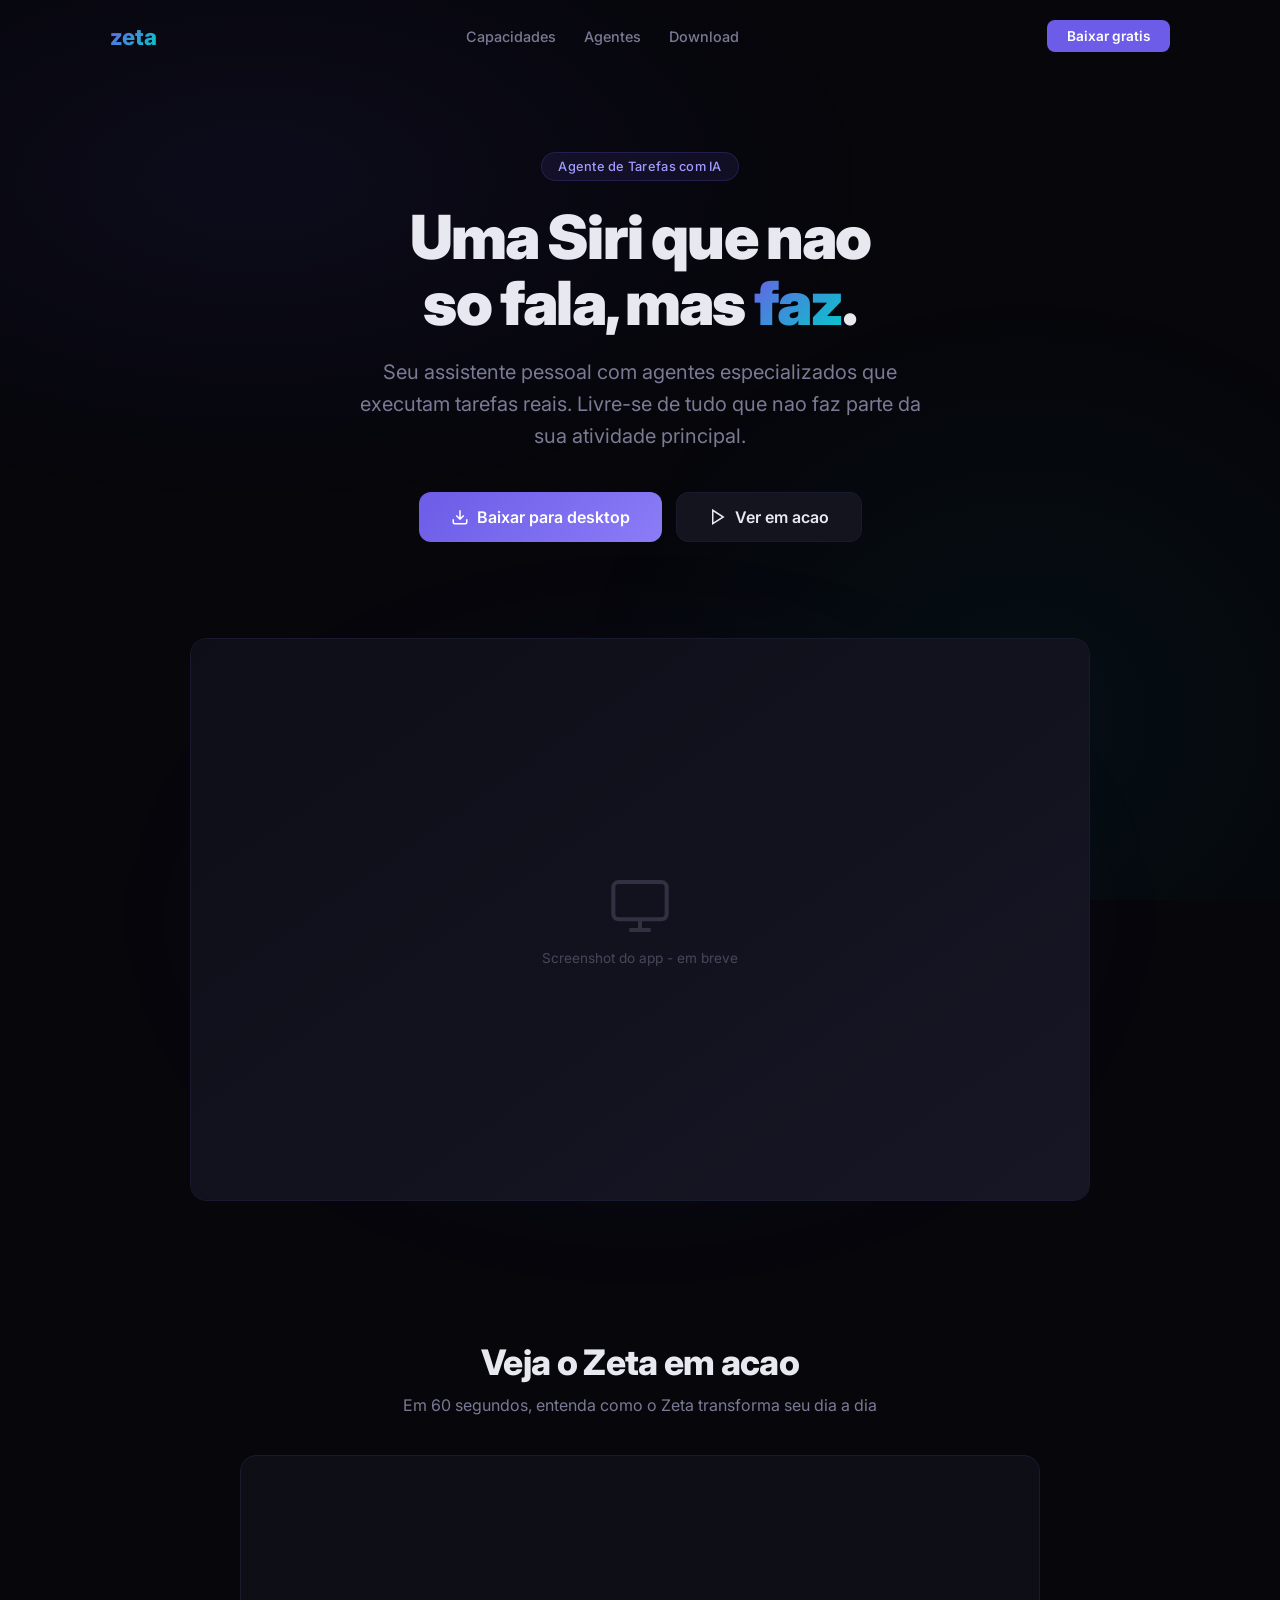
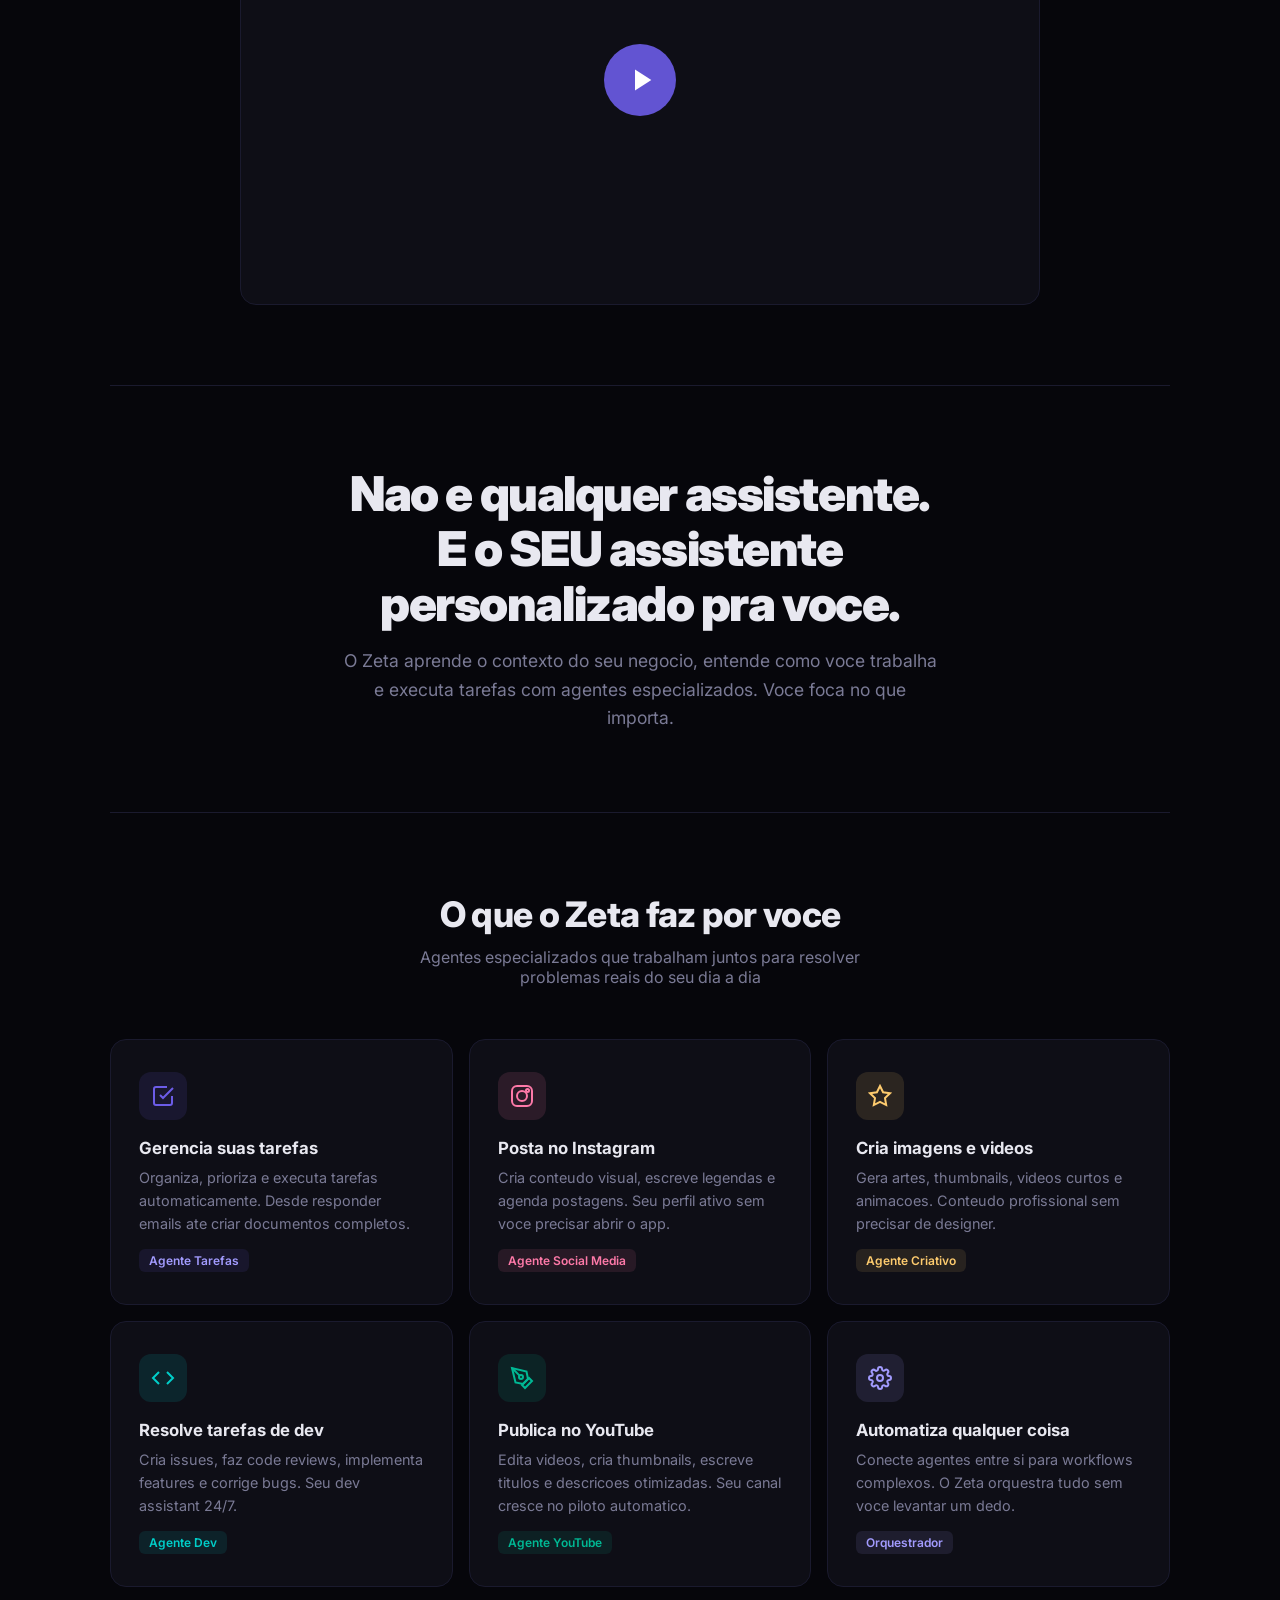
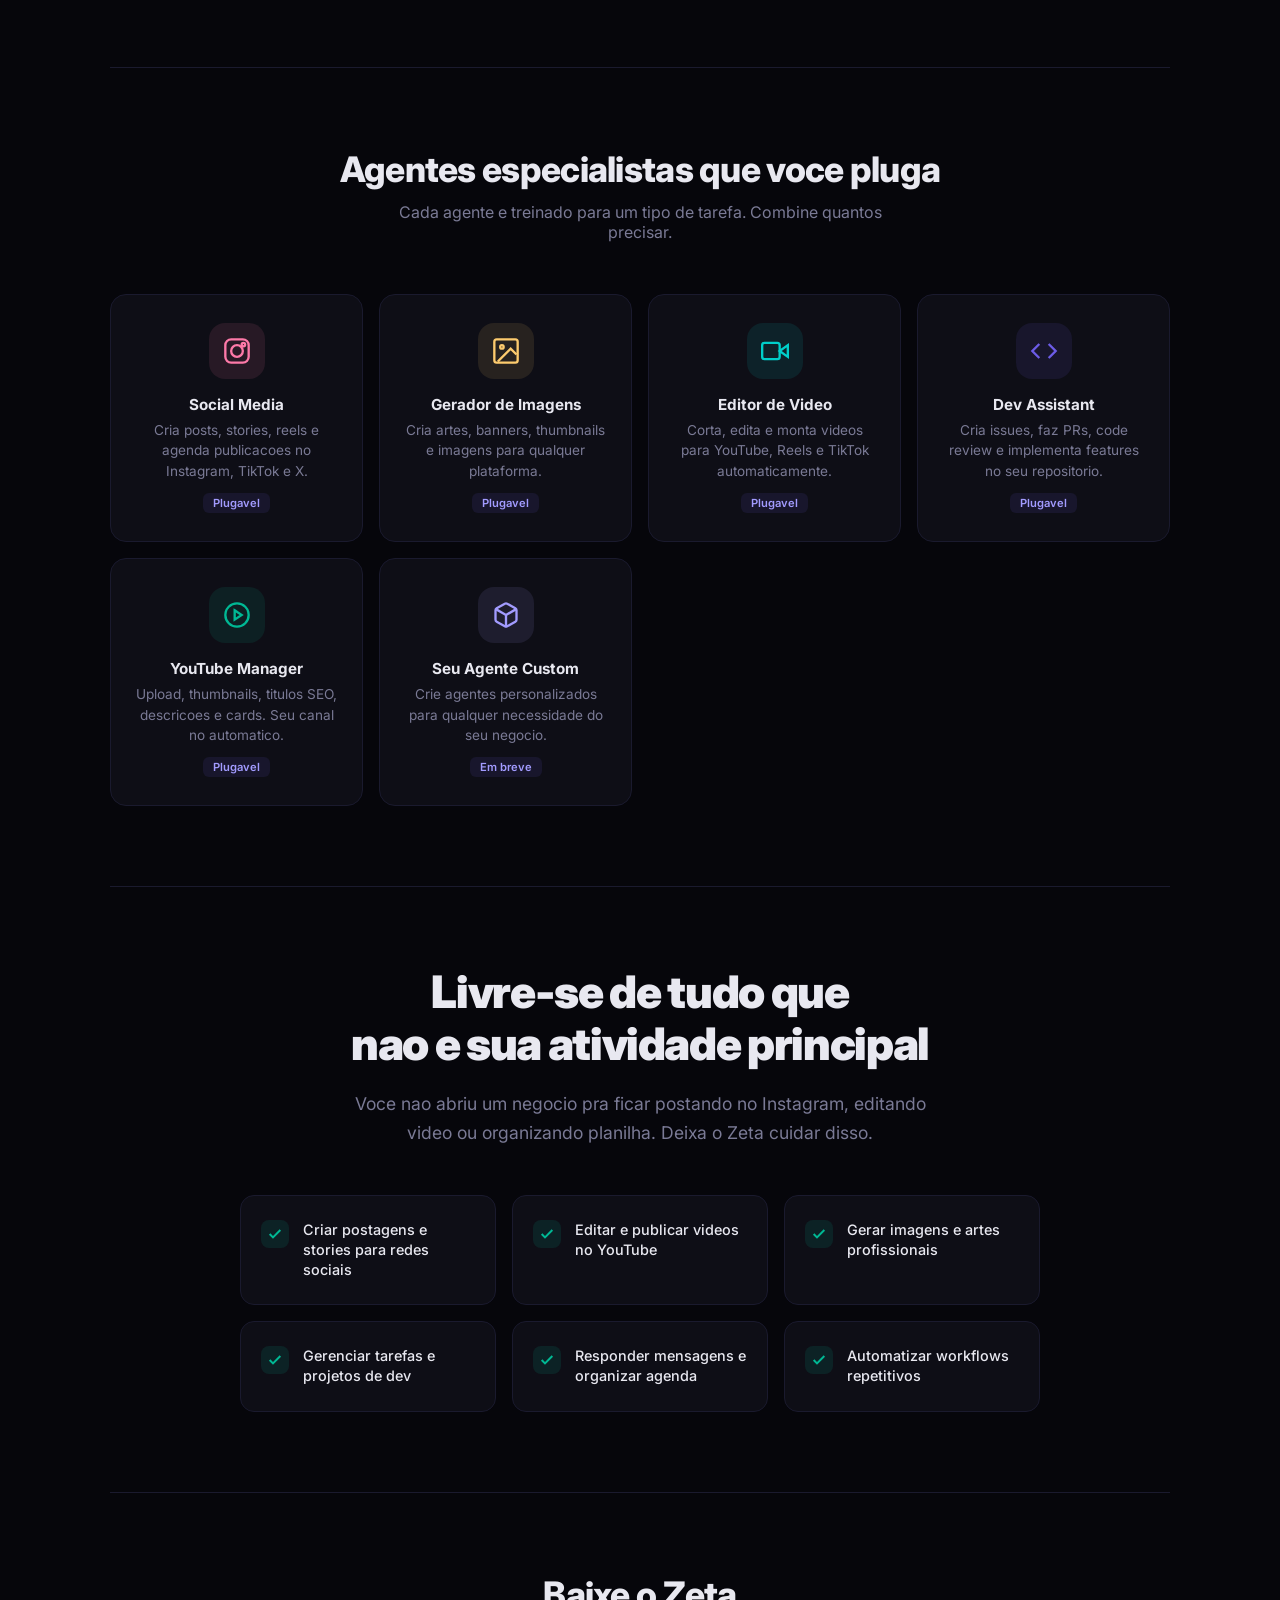
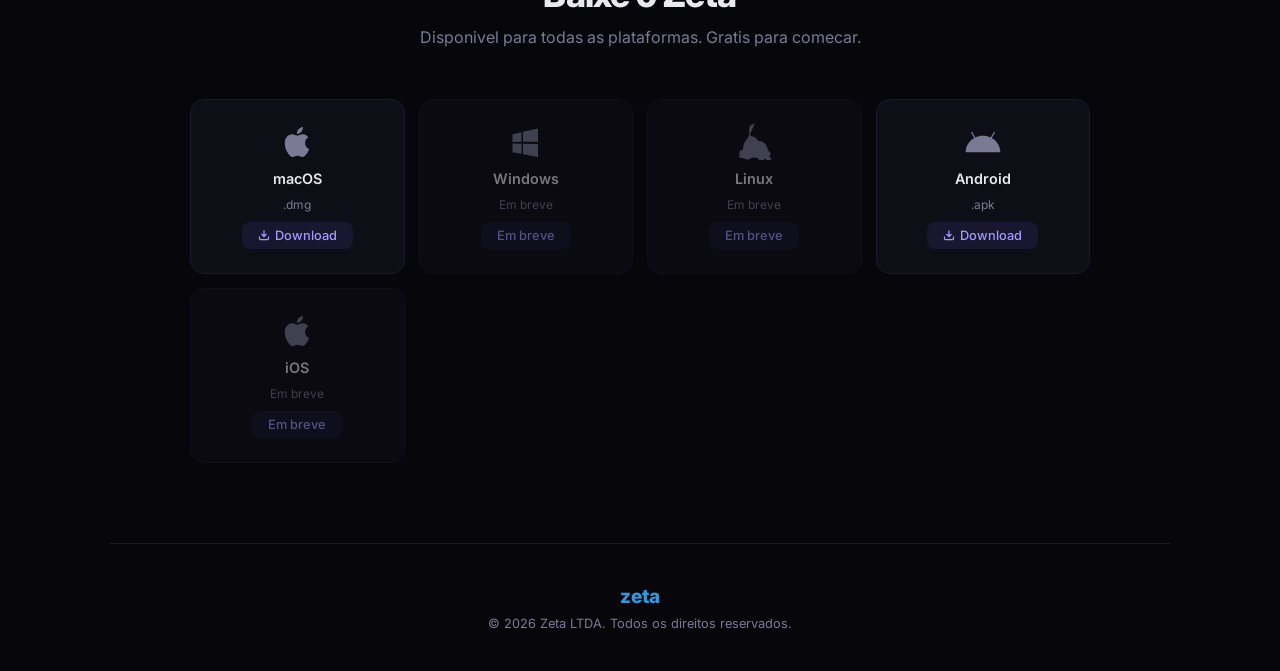
==== index.html @ c29356c8 "fix: marca download de Windows e Linux como "Em breve" As releases do Mac (electron-builder) só gera" ====
<!DOCTYPE html>
<html lang="pt-BR">
<head>
    <meta charset="UTF-8">
    <meta name="viewport" content="width=device-width, initial-scale=1.0">
    <title>Zeta - Seu Assistente Personalizado</title>
    <meta name="description" content="Zeta - Uma Siri que nao so fala, mas faz. Agentes de IA especializados que trabalham por voce.">
    <link rel="preconnect" href="https://fonts.googleapis.com">
    <link rel="preconnect" href="https://fonts.gstatic.com" crossorigin>
    <link href="https://fonts.googleapis.com/css2?family=Inter:wght@400;500;600;700;800;900&display=swap" rel="stylesheet">
    <style>
        * { margin: 0; padding: 0; box-sizing: border-box; }

        :root {
            --bg: #06060b;
            --surface: #0e0e16;
            --surface-2: #14141f;
            --border: #1a1a2e;
            --border-hover: #2a2a44;
            --text: #e8e8f0;
            --text-muted: #7a7a95;
            --accent: #6c5ce7;
            --accent-light: #a29bfe;
            --accent-glow: rgba(108, 92, 231, 0.3);
            --teal: #00cec9;
            --teal-glow: rgba(0, 206, 201, 0.3);
            --pink: #fd79a8;
            --orange: #fdcb6e;
            --green: #00b894;
        }

        html { scroll-behavior: smooth; }

        body {
            font-family: 'Inter', -apple-system, BlinkMacSystemFont, sans-serif;
            background: var(--bg);
            color: var(--text);
            overflow-x: hidden;
            -webkit-font-smoothing: antialiased;
        }

        .bg-glow {
            position: fixed; inset: 0;
            background:
                radial-gradient(ellipse 80% 60% at 20% 20%, rgba(108, 92, 231, 0.07) 0%, transparent 60%),
                radial-gradient(ellipse 60% 80% at 80% 80%, rgba(0, 206, 201, 0.05) 0%, transparent 60%);
            pointer-events: none; z-index: 0;
        }

        .container {
            max-width: 1100px;
            margin: 0 auto;
            padding: 0 20px;
            position: relative;
            z-index: 1;
        }

        /* ── NAV ── */
        nav {
            padding: 20px 0;
            display: flex;
            align-items: center;
            justify-content: space-between;
        }
        .logo {
            font-size: 1.4rem; font-weight: 800;
            background: linear-gradient(135deg, var(--accent), var(--teal));
            -webkit-background-clip: text; -webkit-text-fill-color: transparent;
            background-clip: text;
        }
        .nav-links { display: flex; gap: 28px; }
        .nav-links a {
            color: var(--text-muted); text-decoration: none; font-size: 0.9rem; font-weight: 500;
            transition: color 0.2s;
        }
        .nav-links a:hover { color: var(--text); }
        .nav-cta {
            padding: 8px 20px; border-radius: 8px; font-size: 0.85rem; font-weight: 600;
            background: var(--accent); color: #fff; text-decoration: none;
            transition: transform 0.2s, box-shadow 0.2s;
        }
        .nav-cta:hover { transform: translateY(-1px); box-shadow: 0 4px 20px var(--accent-glow); }

        /* ── HERO ── */
        .hero {
            text-align: center;
            padding: 80px 0 40px;
        }
        .badge {
            display: inline-block; padding: 6px 16px; border-radius: 100px;
            background: rgba(108, 92, 231, 0.1); border: 1px solid rgba(108, 92, 231, 0.2);
            color: var(--accent-light); font-size: 0.8rem; font-weight: 500;
            margin-bottom: 24px; letter-spacing: 0.02em;
        }
        .hero h1 {
            font-size: clamp(2.2rem, 6vw, 3.8rem);
            font-weight: 900; line-height: 1.08; letter-spacing: -0.03em;
            margin-bottom: 20px;
        }
        .hero h1 .gradient {
            background: linear-gradient(135deg, var(--accent), var(--teal));
            -webkit-background-clip: text; -webkit-text-fill-color: transparent; background-clip: text;
        }
        .hero-sub {
            font-size: clamp(1rem, 2.5vw, 1.25rem);
            color: var(--text-muted); max-width: 580px; margin: 0 auto 40px; line-height: 1.6;
        }
        .hero-ctas {
            display: flex; gap: 14px; justify-content: center; flex-wrap: wrap;
            margin-bottom: 56px;
        }
        .btn-primary {
            padding: 14px 32px; border-radius: 12px; font-size: 1rem; font-weight: 600;
            background: linear-gradient(135deg, var(--accent), #8b7cf7); color: #fff;
            text-decoration: none; transition: transform 0.2s, box-shadow 0.2s;
            display: inline-flex; align-items: center; gap: 8px;
        }
        .btn-primary:hover { transform: translateY(-2px); box-shadow: 0 8px 32px var(--accent-glow); }
        .btn-secondary {
            padding: 14px 32px; border-radius: 12px; font-size: 1rem; font-weight: 600;
            background: var(--surface-2); border: 1px solid var(--border); color: var(--text);
            text-decoration: none; transition: all 0.2s;
            display: inline-flex; align-items: center; gap: 8px;
        }
        .btn-secondary:hover { border-color: var(--border-hover); background: var(--surface); }

        /* ── APP PREVIEW ── */
        .app-preview {
            max-width: 900px; margin: 0 auto 80px; position: relative;
        }
        .app-preview-frame {
            background: var(--surface); border: 1px solid var(--border); border-radius: 16px;
            overflow: hidden; aspect-ratio: 16/10;
            display: flex; align-items: center; justify-content: center;
            position: relative;
        }
        .app-preview-frame .placeholder-img {
            width: 100%; height: 100%; object-fit: cover;
            background: linear-gradient(145deg, #0e0e18, #161625);
            display: flex; flex-direction: column; align-items: center; justify-content: center;
            color: var(--text-muted); gap: 12px;
        }
        .placeholder-img svg { opacity: 0.3; }
        .placeholder-img span { font-size: 0.85rem; opacity: 0.5; }
        .app-preview-glow {
            position: absolute; inset: -40px; z-index: -1;
            background: radial-gradient(ellipse at center, var(--accent-glow) 0%, transparent 70%);
            filter: blur(60px); opacity: 0.5;
        }

        /* ── VIDEO ── */
        .video-section {
            text-align: center; padding: 60px 0 80px;
        }
        .video-section h2 {
            font-size: clamp(1.5rem, 4vw, 2.2rem); font-weight: 800;
            letter-spacing: -0.02em; margin-bottom: 12px;
        }
        .video-section .subtitle {
            color: var(--text-muted); margin-bottom: 40px; font-size: 1rem;
        }
        .video-frame {
            max-width: 800px; margin: 0 auto; aspect-ratio: 16/9;
            background: var(--surface); border: 1px solid var(--border); border-radius: 16px;
            display: flex; align-items: center; justify-content: center;
            cursor: pointer; position: relative; overflow: hidden;
            transition: border-color 0.3s;
        }
        .video-frame:hover { border-color: var(--accent); }
        .play-btn {
            width: 72px; height: 72px; border-radius: 50%;
            background: rgba(108, 92, 231, 0.9); display: flex; align-items: center; justify-content: center;
            transition: transform 0.3s, box-shadow 0.3s;
        }
        .video-frame:hover .play-btn {
            transform: scale(1.1); box-shadow: 0 0 40px var(--accent-glow);
        }
        .play-btn svg { fill: #fff; margin-left: 4px; }

        /* ── TAGLINE SECTION ── */
        .tagline-section {
            text-align: center; padding: 80px 0;
            border-top: 1px solid var(--border);
        }
        .tagline-section h2 {
            font-size: clamp(1.8rem, 5vw, 3rem); font-weight: 900;
            letter-spacing: -0.03em; margin-bottom: 16px; line-height: 1.15;
        }
        .tagline-section p {
            color: var(--text-muted); font-size: 1.1rem; max-width: 600px;
            margin: 0 auto; line-height: 1.6;
        }

        /* ── CAPABILITIES ── */
        .capabilities {
            padding: 80px 0; border-top: 1px solid var(--border);
        }
        .section-header {
            text-align: center; margin-bottom: 52px;
        }
        .section-header h2 {
            font-size: clamp(1.5rem, 4vw, 2.2rem); font-weight: 800;
            letter-spacing: -0.02em; margin-bottom: 12px;
        }
        .section-header p {
            color: var(--text-muted); font-size: 1rem; max-width: 520px; margin: 0 auto;
        }
        .cap-grid {
            display: grid;
            grid-template-columns: repeat(auto-fit, minmax(300px, 1fr));
            gap: 16px;
        }
        .cap-card {
            background: var(--surface); border: 1px solid var(--border); border-radius: 16px;
            padding: 32px 28px; transition: all 0.3s;
        }
        .cap-card:hover {
            border-color: var(--border-hover); transform: translateY(-2px);
            box-shadow: 0 8px 32px rgba(0,0,0,0.3);
        }
        .cap-icon {
            width: 48px; height: 48px; border-radius: 12px;
            display: flex; align-items: center; justify-content: center;
            margin-bottom: 18px; font-size: 1.4rem;
        }
        .cap-card h3 {
            font-size: 1.05rem; font-weight: 700; margin-bottom: 8px;
        }
        .cap-card p {
            color: var(--text-muted); font-size: 0.9rem; line-height: 1.6;
        }
        .cap-card .tag {
            display: inline-block; margin-top: 14px; padding: 4px 10px;
            border-radius: 6px; font-size: 0.75rem; font-weight: 600;
        }

        .icon-tasks { background: rgba(108, 92, 231, 0.12); }
        .icon-social { background: rgba(253, 121, 168, 0.12); }
        .icon-creative { background: rgba(253, 203, 110, 0.12); }
        .icon-dev { background: rgba(0, 206, 201, 0.12); }
        .icon-content { background: rgba(0, 184, 148, 0.12); }
        .icon-auto { background: rgba(162, 155, 254, 0.12); }

        .tag-tasks { background: rgba(108, 92, 231, 0.1); color: var(--accent-light); }
        .tag-social { background: rgba(253, 121, 168, 0.1); color: var(--pink); }
        .tag-creative { background: rgba(253, 203, 110, 0.1); color: var(--orange); }
        .tag-dev { background: rgba(0, 206, 201, 0.1); color: var(--teal); }
        .tag-content { background: rgba(0, 184, 148, 0.1); color: var(--green); }
        .tag-auto { background: rgba(162, 155, 254, 0.1); color: var(--accent-light); }

        /* ── AGENTS ── */
        .agents {
            padding: 80px 0; border-top: 1px solid var(--border);
        }
        .agents-grid {
            display: grid;
            grid-template-columns: repeat(auto-fit, minmax(240px, 1fr));
            gap: 16px;
        }
        .agent-card {
            background: var(--surface); border: 1px solid var(--border); border-radius: 16px;
            padding: 28px 24px; text-align: center; transition: all 0.3s;
        }
        .agent-card:hover {
            border-color: var(--border-hover); transform: translateY(-2px);
        }
        .agent-avatar {
            width: 56px; height: 56px; border-radius: 16px;
            margin: 0 auto 16px; display: flex; align-items: center; justify-content: center;
            font-size: 1.6rem;
        }
        .agent-card h3 { font-size: 0.95rem; font-weight: 700; margin-bottom: 6px; }
        .agent-card p { color: var(--text-muted); font-size: 0.85rem; line-height: 1.5; }
        .agent-badge {
            display: inline-block; margin-top: 12px; padding: 3px 10px;
            border-radius: 6px; font-size: 0.7rem; font-weight: 600;
            background: rgba(108, 92, 231, 0.1); color: var(--accent-light);
        }

        /* ── FREE YOURSELF ── */
        .free-section {
            padding: 80px 0; text-align: center;
            border-top: 1px solid var(--border);
        }
        .free-section h2 {
            font-size: clamp(1.8rem, 5vw, 2.8rem); font-weight: 900;
            letter-spacing: -0.03em; margin-bottom: 20px; line-height: 1.15;
        }
        .free-section > p {
            color: var(--text-muted); font-size: 1.1rem; max-width: 600px;
            margin: 0 auto 48px; line-height: 1.6;
        }
        .free-grid {
            display: grid; grid-template-columns: repeat(auto-fit, minmax(220px, 1fr));
            gap: 16px; max-width: 800px; margin: 0 auto;
        }
        .free-item {
            background: var(--surface); border: 1px solid var(--border); border-radius: 14px;
            padding: 24px 20px; display: flex; align-items: flex-start; gap: 14px;
            text-align: left;
        }
        .free-item .check {
            flex-shrink: 0; width: 28px; height: 28px; border-radius: 8px;
            background: rgba(0, 184, 148, 0.12); display: flex; align-items: center; justify-content: center;
        }
        .free-item .check svg { stroke: var(--green); }
        .free-item span { font-size: 0.9rem; font-weight: 500; line-height: 1.4; }

        /* ── DOWNLOADS ── */
        .downloads {
            padding: 80px 0; border-top: 1px solid var(--border);
        }
        .download-grid {
            display: grid;
            grid-template-columns: repeat(auto-fit, minmax(170px, 1fr));
            gap: 14px; max-width: 900px; margin: 0 auto;
        }
        .download-card {
            background: var(--surface); border: 1px solid var(--border); border-radius: 14px;
            padding: 24px 16px; text-align: center; transition: all 0.3s;
            text-decoration: none; color: var(--text);
            display: flex; flex-direction: column; align-items: center; gap: 10px;
        }
        .download-card:hover {
            border-color: var(--accent); transform: translateY(-3px);
            box-shadow: 0 8px 32px rgba(108, 92, 231, 0.15);
        }
        .download-card .dl-icon { width: 36px; height: 36px; }
        .download-card .dl-icon svg { width: 36px; height: 36px; fill: var(--text-muted); transition: fill 0.3s; }
        .download-card:hover .dl-icon svg { fill: var(--accent-light); }
        .download-card .platform-name { font-weight: 600; font-size: 0.9rem; }
        .download-card .file-info { font-size: 0.75rem; color: var(--text-muted); }
        .dl-btn {
            display: inline-flex; align-items: center; gap: 5px;
            padding: 6px 16px; border-radius: 8px;
            background: rgba(108, 92, 231, 0.12); color: var(--accent-light);
            font-size: 0.8rem; font-weight: 500; transition: all 0.3s;
        }
        .download-card:hover .dl-btn { background: var(--accent); color: #fff; }

        /* ── FOOTER ── */
        footer {
            padding: 40px 0; border-top: 1px solid var(--border);
            text-align: center;
        }
        footer .footer-logo {
            font-size: 1.2rem; font-weight: 800; margin-bottom: 8px;
            background: linear-gradient(135deg, var(--accent), var(--teal));
            -webkit-background-clip: text; -webkit-text-fill-color: transparent; background-clip: text;
        }
        footer p { color: var(--text-muted); font-size: 0.8rem; }

        /* ── MOBILE ── */
        @media (max-width: 768px) {
            .nav-links { display: none; }
            .hero { padding: 50px 0 30px; }
            .hero-ctas { flex-direction: column; align-items: center; }
            .btn-primary, .btn-secondary { width: 100%; max-width: 300px; justify-content: center; }
            .app-preview { margin-bottom: 50px; }
            .cap-grid { grid-template-columns: 1fr; }
            .agents-grid { grid-template-columns: 1fr 1fr; }
            .download-grid { grid-template-columns: 1fr 1fr; }
            .free-grid { grid-template-columns: 1fr; }
            .tagline-section, .capabilities, .agents, .free-section, .downloads, .video-section {
                padding: 50px 0;
            }
        }

        @media (max-width: 420px) {
            .container { padding: 0 16px; }
            .agents-grid { grid-template-columns: 1fr; }
            .download-grid { grid-template-columns: 1fr 1fr; }
        }
    </style>
</head>
<body>
    <div class="bg-glow"></div>

    <div class="container">
        <!-- NAV -->
        <nav>
            <div class="logo">zeta</div>
            <div class="nav-links">
                <a href="#capacidades">Capacidades</a>
                <a href="#agentes">Agentes</a>
                <a href="#download">Download</a>
            </div>
            <a href="#download" class="nav-cta">Baixar gratis</a>
        </nav>

        <!-- HERO -->
        <section class="hero">
            <div class="badge">Agente de Tarefas com IA</div>
            <h1>
                Uma Siri que nao<br>so fala, mas <span class="gradient">faz</span>.
            </h1>
            <p class="hero-sub">
                Seu assistente pessoal com agentes especializados que executam tarefas reais.
                Livre-se de tudo que nao faz parte da sua atividade principal.
            </p>
            <div class="hero-ctas">
                <a href="#download" class="btn-primary">
                    <svg width="18" height="18" viewBox="0 0 24 24" fill="none" stroke="currentColor" stroke-width="2"><path d="M21 15v4a2 2 0 01-2 2H5a2 2 0 01-2-2v-4M7 10l5 5 5-5M12 15V3"/></svg>
                    Baixar para desktop
                </a>
                <a href="#video" class="btn-secondary">
                    <svg width="18" height="18" viewBox="0 0 24 24" fill="none" stroke="currentColor" stroke-width="2"><polygon points="5 3 19 12 5 21 5 3"/></svg>
                    Ver em acao
                </a>
            </div>
        </section>

        <!-- APP SCREENSHOT -->
        <div class="app-preview">
            <div class="app-preview-glow"></div>
            <div class="app-preview-frame">
                <div class="placeholder-img">
                    <svg width="64" height="64" viewBox="0 0 24 24" fill="none" stroke="currentColor" stroke-width="1.5">
                        <rect x="2" y="3" width="20" height="14" rx="2"/><path d="M8 21h8M12 17v4"/>
                    </svg>
                    <span>Screenshot do app - em breve</span>
                </div>
            </div>
        </div>

        <!-- VIDEO -->
        <section class="video-section" id="video">
            <h2>Veja o Zeta em acao</h2>
            <p class="subtitle">Em 60 segundos, entenda como o Zeta transforma seu dia a dia</p>
            <div class="video-frame">
                <div class="play-btn">
                    <svg width="28" height="28" viewBox="0 0 24 24"><polygon points="6 3 20 12 6 21"/></svg>
                </div>
            </div>
        </section>

        <!-- TAGLINE -->
        <section class="tagline-section">
            <h2>Nao e qualquer assistente.<br>E o <span class="gradient">SEU</span> assistente<br>personalizado pra voce.</h2>
            <p>
                O Zeta aprende o contexto do seu negocio, entende como voce trabalha
                e executa tarefas com agentes especializados. Voce foca no que importa.
            </p>
        </section>

        <!-- CAPABILITIES -->
        <section class="capabilities" id="capacidades">
            <div class="section-header">
                <h2>O que o Zeta faz por voce</h2>
                <p>Agentes especializados que trabalham juntos para resolver problemas reais do seu dia a dia</p>
            </div>

            <div class="cap-grid">
                <div class="cap-card">
                    <div class="cap-icon icon-tasks">
                        <svg width="24" height="24" viewBox="0 0 24 24" fill="none" stroke="#6c5ce7" stroke-width="2"><path d="M9 11l3 3L22 4"/><path d="M21 12v7a2 2 0 01-2 2H5a2 2 0 01-2-2V5a2 2 0 012-2h11"/></svg>
                    </div>
                    <h3>Gerencia suas tarefas</h3>
                    <p>Organiza, prioriza e executa tarefas automaticamente. Desde responder emails ate criar documentos completos.</p>
                    <span class="tag tag-tasks">Agente Tarefas</span>
                </div>

                <div class="cap-card">
                    <div class="cap-icon icon-social">
                        <svg width="24" height="24" viewBox="0 0 24 24" fill="none" stroke="#fd79a8" stroke-width="2"><rect x="2" y="2" width="20" height="20" rx="5"/><circle cx="12" cy="12" r="5"/><circle cx="17.5" cy="6.5" r="1.5"/></svg>
                    </div>
                    <h3>Posta no Instagram</h3>
                    <p>Cria conteudo visual, escreve legendas e agenda postagens. Seu perfil ativo sem voce precisar abrir o app.</p>
                    <span class="tag tag-social">Agente Social Media</span>
                </div>

                <div class="cap-card">
                    <div class="cap-icon icon-creative">
                        <svg width="24" height="24" viewBox="0 0 24 24" fill="none" stroke="#fdcb6e" stroke-width="2"><polygon points="12 2 15.09 8.26 22 9.27 17 14.14 18.18 21.02 12 17.77 5.82 21.02 7 14.14 2 9.27 8.91 8.26 12 2"/></svg>
                    </div>
                    <h3>Cria imagens e videos</h3>
                    <p>Gera artes, thumbnails, videos curtos e animacoes. Conteudo profissional sem precisar de designer.</p>
                    <span class="tag tag-creative">Agente Criativo</span>
                </div>

                <div class="cap-card">
                    <div class="cap-icon icon-dev">
                        <svg width="24" height="24" viewBox="0 0 24 24" fill="none" stroke="#00cec9" stroke-width="2"><polyline points="16 18 22 12 16 6"/><polyline points="8 6 2 12 8 18"/></svg>
                    </div>
                    <h3>Resolve tarefas de dev</h3>
                    <p>Cria issues, faz code reviews, implementa features e corrige bugs. Seu dev assistant 24/7.</p>
                    <span class="tag tag-dev">Agente Dev</span>
                </div>

                <div class="cap-card">
                    <div class="cap-icon icon-content">
                        <svg width="24" height="24" viewBox="0 0 24 24" fill="none" stroke="#00b894" stroke-width="2"><path d="M12 19l7-7 3 3-7 7-3-3z"/><path d="M18 13l-1.5-7.5L2 2l3.5 14.5L13 18l5-5z"/><path d="M2 2l7.586 7.586"/><circle cx="11" cy="11" r="2"/></svg>
                    </div>
                    <h3>Publica no YouTube</h3>
                    <p>Edita videos, cria thumbnails, escreve titulos e descricoes otimizadas. Seu canal cresce no piloto automatico.</p>
                    <span class="tag tag-content">Agente YouTube</span>
                </div>

                <div class="cap-card">
                    <div class="cap-icon icon-auto">
                        <svg width="24" height="24" viewBox="0 0 24 24" fill="none" stroke="#a29bfe" stroke-width="2"><circle cx="12" cy="12" r="3"/><path d="M19.4 15a1.65 1.65 0 00.33 1.82l.06.06a2 2 0 010 2.83 2 2 0 01-2.83 0l-.06-.06a1.65 1.65 0 00-1.82-.33 1.65 1.65 0 00-1 1.51V21a2 2 0 01-4 0v-.09A1.65 1.65 0 009 19.4a1.65 1.65 0 00-1.82.33l-.06.06a2 2 0 01-2.83-2.83l.06-.06A1.65 1.65 0 004.68 15a1.65 1.65 0 00-1.51-1H3a2 2 0 010-4h.09A1.65 1.65 0 004.6 9a1.65 1.65 0 00-.33-1.82l-.06-.06a2 2 0 012.83-2.83l.06.06A1.65 1.65 0 009 4.68a1.65 1.65 0 001-1.51V3a2 2 0 014 0v.09a1.65 1.65 0 001 1.51 1.65 1.65 0 001.82-.33l.06-.06a2 2 0 012.83 2.83l-.06.06A1.65 1.65 0 0019.4 9a1.65 1.65 0 001.51 1H21a2 2 0 010 4h-.09a1.65 1.65 0 00-1.51 1z"/></svg>
                    </div>
                    <h3>Automatiza qualquer coisa</h3>
                    <p>Conecte agentes entre si para workflows complexos. O Zeta orquestra tudo sem voce levantar um dedo.</p>
                    <span class="tag tag-auto">Orquestrador</span>
                </div>
            </div>
        </section>

        <!-- SPECIALIST AGENTS -->
        <section class="agents" id="agentes">
            <div class="section-header">
                <h2>Agentes especialistas que voce pluga</h2>
                <p>Cada agente e treinado para um tipo de tarefa. Combine quantos precisar.</p>
            </div>

            <div class="agents-grid">
                <div class="agent-card">
                    <div class="agent-avatar" style="background: rgba(253,121,168,0.1);">
                        <svg width="28" height="28" viewBox="0 0 24 24" fill="none" stroke="#fd79a8" stroke-width="2"><rect x="2" y="2" width="20" height="20" rx="5"/><circle cx="12" cy="12" r="5"/><circle cx="17.5" cy="6.5" r="1.5"/></svg>
                    </div>
                    <h3>Social Media</h3>
                    <p>Cria posts, stories, reels e agenda publicacoes no Instagram, TikTok e X.</p>
                    <span class="agent-badge">Plugavel</span>
                </div>

                <div class="agent-card">
                    <div class="agent-avatar" style="background: rgba(253,203,110,0.1);">
                        <svg width="28" height="28" viewBox="0 0 24 24" fill="none" stroke="#fdcb6e" stroke-width="2"><rect x="2" y="2" width="20" height="20" rx="2"/><circle cx="8.5" cy="8.5" r="1.5"/><path d="M21 15l-5-5L5 21"/></svg>
                    </div>
                    <h3>Gerador de Imagens</h3>
                    <p>Cria artes, banners, thumbnails e imagens para qualquer plataforma.</p>
                    <span class="agent-badge">Plugavel</span>
                </div>

                <div class="agent-card">
                    <div class="agent-avatar" style="background: rgba(0,206,201,0.1);">
                        <svg width="28" height="28" viewBox="0 0 24 24" fill="none" stroke="#00cec9" stroke-width="2"><polygon points="23 7 16 12 23 17 23 7"/><rect x="1" y="5" width="15" height="14" rx="2"/></svg>
                    </div>
                    <h3>Editor de Video</h3>
                    <p>Corta, edita e monta videos para YouTube, Reels e TikTok automaticamente.</p>
                    <span class="agent-badge">Plugavel</span>
                </div>

                <div class="agent-card">
                    <div class="agent-avatar" style="background: rgba(108,92,231,0.1);">
                        <svg width="28" height="28" viewBox="0 0 24 24" fill="none" stroke="#6c5ce7" stroke-width="2"><polyline points="16 18 22 12 16 6"/><polyline points="8 6 2 12 8 18"/></svg>
                    </div>
                    <h3>Dev Assistant</h3>
                    <p>Cria issues, faz PRs, code review e implementa features no seu repositorio.</p>
                    <span class="agent-badge">Plugavel</span>
                </div>

                <div class="agent-card">
                    <div class="agent-avatar" style="background: rgba(0,184,148,0.1);">
                        <svg width="28" height="28" viewBox="0 0 24 24" fill="none" stroke="#00b894" stroke-width="2"><circle cx="12" cy="12" r="10"/><polygon points="10 8 16 12 10 16 10 8"/></svg>
                    </div>
                    <h3>YouTube Manager</h3>
                    <p>Upload, thumbnails, titulos SEO, descricoes e cards. Seu canal no automatico.</p>
                    <span class="agent-badge">Plugavel</span>
                </div>

                <div class="agent-card">
                    <div class="agent-avatar" style="background: rgba(162,155,254,0.1);">
                        <svg width="28" height="28" viewBox="0 0 24 24" fill="none" stroke="#a29bfe" stroke-width="2"><path d="M21 16V8a2 2 0 00-1-1.73l-7-4a2 2 0 00-2 0l-7 4A2 2 0 003 8v8a2 2 0 001 1.73l7 4a2 2 0 002 0l7-4A2 2 0 0021 16z"/><polyline points="3.27 6.96 12 12.01 20.73 6.96"/><line x1="12" y1="22.08" x2="12" y2="12"/></svg>
                    </div>
                    <h3>Seu Agente Custom</h3>
                    <p>Crie agentes personalizados para qualquer necessidade do seu negocio.</p>
                    <span class="agent-badge">Em breve</span>
                </div>
            </div>
        </section>

        <!-- FREE YOURSELF -->
        <section class="free-section">
            <h2>Livre-se de tudo que<br><span class="gradient">nao e sua atividade principal</span></h2>
            <p>
                Voce nao abriu um negocio pra ficar postando no Instagram, editando video ou organizando planilha.
                Deixa o Zeta cuidar disso.
            </p>

            <div class="free-grid">
                <div class="free-item">
                    <div class="check">
                        <svg width="16" height="16" viewBox="0 0 24 24" fill="none" stroke-width="3"><polyline points="20 6 9 17 4 12"/></svg>
                    </div>
                    <span>Criar postagens e stories para redes sociais</span>
                </div>
                <div class="free-item">
                    <div class="check">
                        <svg width="16" height="16" viewBox="0 0 24 24" fill="none" stroke-width="3"><polyline points="20 6 9 17 4 12"/></svg>
                    </div>
                    <span>Editar e publicar videos no YouTube</span>
                </div>
                <div class="free-item">
                    <div class="check">
                        <svg width="16" height="16" viewBox="0 0 24 24" fill="none" stroke-width="3"><polyline points="20 6 9 17 4 12"/></svg>
                    </div>
                    <span>Gerar imagens e artes profissionais</span>
                </div>
                <div class="free-item">
                    <div class="check">
                        <svg width="16" height="16" viewBox="0 0 24 24" fill="none" stroke-width="3"><polyline points="20 6 9 17 4 12"/></svg>
                    </div>
                    <span>Gerenciar tarefas e projetos de dev</span>
                </div>
                <div class="free-item">
                    <div class="check">
                        <svg width="16" height="16" viewBox="0 0 24 24" fill="none" stroke-width="3"><polyline points="20 6 9 17 4 12"/></svg>
                    </div>
                    <span>Responder mensagens e organizar agenda</span>
                </div>
                <div class="free-item">
                    <div class="check">
                        <svg width="16" height="16" viewBox="0 0 24 24" fill="none" stroke-width="3"><polyline points="20 6 9 17 4 12"/></svg>
                    </div>
                    <span>Automatizar workflows repetitivos</span>
                </div>
            </div>
        </section>

        <!-- DOWNLOADS -->
        <section class="downloads" id="download">
            <div class="section-header">
                <h2>Baixe o Zeta</h2>
                <p>Disponivel para todas as plataformas. Gratis para comecar.</p>
            </div>

            <div class="download-grid">
                <a href="https://github.com/zeta-ltda/zeta-site/releases/latest/download/Zeta.dmg" class="download-card">
                    <div class="dl-icon">
                        <svg viewBox="0 0 24 24"><path d="M18.71 19.5c-.83 1.24-1.71 2.45-3.05 2.47-1.34.03-1.77-.79-3.29-.79-1.53 0-2 .77-3.27.82-1.31.05-2.3-1.32-3.14-2.53C4.25 17 2.94 12.45 4.7 9.39c.87-1.52 2.43-2.48 4.12-2.51 1.28-.02 2.5.87 3.29.87.78 0 2.26-1.07 3.8-.91.65.03 2.47.26 3.64 1.98-.09.06-2.17 1.28-2.15 3.81.03 3.02 2.65 4.03 2.68 4.04-.03.07-.42 1.44-1.38 2.83M13 3.5c.73-.83 1.94-1.46 2.94-1.5.13 1.17-.34 2.35-1.04 3.19-.69.85-1.83 1.51-2.95 1.42-.15-1.15.41-2.35 1.05-3.11z"/></svg>
                    </div>
                    <span class="platform-name">macOS</span>
                    <span class="file-info">.dmg</span>
                    <span class="dl-btn">
                        <svg width="12" height="12" viewBox="0 0 24 24" fill="none" stroke="currentColor" stroke-width="2.5"><path d="M21 15v4a2 2 0 01-2 2H5a2 2 0 01-2-2v-4M7 10l5 5 5-5M12 15V3"/></svg>
                        Download
                    </span>
                </a>

                <a href="#" class="download-card" style="opacity: 0.5; pointer-events: none;">
                    <div class="dl-icon">
                        <svg viewBox="0 0 24 24"><path d="M3 12V6.75l6-1.32v6.48L3 12zm17-9v8.75l-10 .08V5.21L20 3zM3 13l6 .09v6.81l-6-1.15V13zm17 .25V22l-10-1.91V13.1l10 .15z"/></svg>
                    </div>
                    <span class="platform-name">Windows</span>
                    <span class="file-info">Em breve</span>
                    <span class="dl-btn">Em breve</span>
                </a>

                <a href="#" class="download-card" style="opacity: 0.5; pointer-events: none;">
                    <div class="dl-icon">
                        <svg viewBox="0 0 24 24"><path d="M12.504 0c-.155 0-.315.008-.48.021-4.226.333-3.105 4.807-3.17 6.298-.076 1.092-.3 1.953-1.05 3.02-.885 1.051-2.127 2.75-2.716 4.521-.278.832-.41 1.684-.287 2.489a.424.424 0 00-.11.135c-.26.268-.45.6-.663.839-.199.199-.485.267-.797.4-.313.136-.658.269-.864.68-.09.189-.136.394-.132.602 0 .199.027.4.055.536.058.399.116.728.04.97-.249.68-.28 1.145-.106 1.484.174.334.535.47.94.601.81.2 1.91.135 2.774.6.926.466 1.866.67 2.616.47.526-.116.97-.464 1.208-.946.587-.003 1.23-.269 2.26-.334.699-.058 1.574.267 2.577.2.025.134.063.198.114.333l.003.003c.391.778 1.113 1.368 1.884 1.43.868.07 1.726-.36 2.455-.867.248-.166.473-.498.692-.482.22.017.22.382.22.382.166 1.005.467 1.398.882 1.583.415.182.948.062 1.468-.282.52-.345.974-.832 1.195-1.372a.654.654 0 00-.002-.506c-.104-.256-.39-.354-.662-.452-.272-.096-.544-.191-.593-.508-.058-.326.155-.606.358-.88.199-.271.398-.54.399-.89-.003-.39-.156-.755-.358-1.063a2.864 2.864 0 00-.567-.633l-.036-.028c-.249-.206-.39-.509-.523-.834a9.904 9.904 0 00-.389-.87 4.272 4.272 0 01-.273-.706c-.288-.972-.725-2.396-2.157-3.473-.988-.696-2.258-1.072-4.015-1.072-.063-.146-.105-.295-.125-.453-.564-1.282-1.613-2.14-3.07-2.494-.454-.116-.87-.18-1.204-.372-.333-.192-.605-.474-.788-.907-.07-.138-.108-.3-.108-.474z"/></svg>
                    </div>
                    <span class="platform-name">Linux</span>
                    <span class="file-info">Em breve</span>
                    <span class="dl-btn">Em breve</span>
                </a>

                <a href="https://github.com/zeta-ltda/zeta-site/releases/download/android-latest/Zeta.apk" class="download-card">
                    <div class="dl-icon">
                        <svg viewBox="0 0 24 24"><path d="M17.523 15.341a.96.96 0 100-1.92.96.96 0 000 1.92m-11.046 0a.96.96 0 100-1.92.96.96 0 000 1.92m11.4-6.02l2.009-3.48a.418.418 0 00-.152-.571.418.418 0 00-.572.15L17.12 8.96c-1.532-.7-3.248-1.09-5.12-1.09s-3.588.39-5.12 1.09L4.838 5.42a.418.418 0 00-.571-.15.418.418 0 00-.153.571l2.009 3.48C2.741 11.2.404 14.791.404 18.86h23.192c0-4.069-2.337-7.66-5.72-9.54"/></svg>
                    </div>
                    <span class="platform-name">Android</span>
                    <span class="file-info">.apk</span>
                    <span class="dl-btn">
                        <svg width="12" height="12" viewBox="0 0 24 24" fill="none" stroke="currentColor" stroke-width="2.5"><path d="M21 15v4a2 2 0 01-2 2H5a2 2 0 01-2-2v-4M7 10l5 5 5-5M12 15V3"/></svg>
                        Download
                    </span>
                </a>

                <a href="#" class="download-card" style="opacity: 0.5; pointer-events: none;">
                    <div class="dl-icon">
                        <svg viewBox="0 0 24 24"><path d="M18.71 19.5c-.83 1.24-1.71 2.45-3.05 2.47-1.34.03-1.77-.79-3.29-.79-1.53 0-2 .77-3.27.82-1.31.05-2.3-1.32-3.14-2.53C4.25 17 2.94 12.45 4.7 9.39c.87-1.52 2.43-2.48 4.12-2.51 1.28-.02 2.5.87 3.29.87.78 0 2.26-1.07 3.8-.91.65.03 2.47.26 3.64 1.98-.09.06-2.17 1.28-2.15 3.81.03 3.02 2.65 4.03 2.68 4.04-.03.07-.42 1.44-1.38 2.83M13 3.5c.73-.83 1.94-1.46 2.94-1.5.13 1.17-.34 2.35-1.04 3.19-.69.85-1.83 1.51-2.95 1.42-.15-1.15.41-2.35 1.05-3.11z"/></svg>
                    </div>
                    <span class="platform-name">iOS</span>
                    <span class="file-info">Em breve</span>
                    <span class="dl-btn">Em breve</span>
                </a>
            </div>
        </section>

        <!-- FOOTER -->
        <footer>
            <div class="footer-logo">zeta</div>
            <p>&copy; 2026 Zeta LTDA. Todos os direitos reservados.</p>
        </footer>
    </div>
</body>
</html>
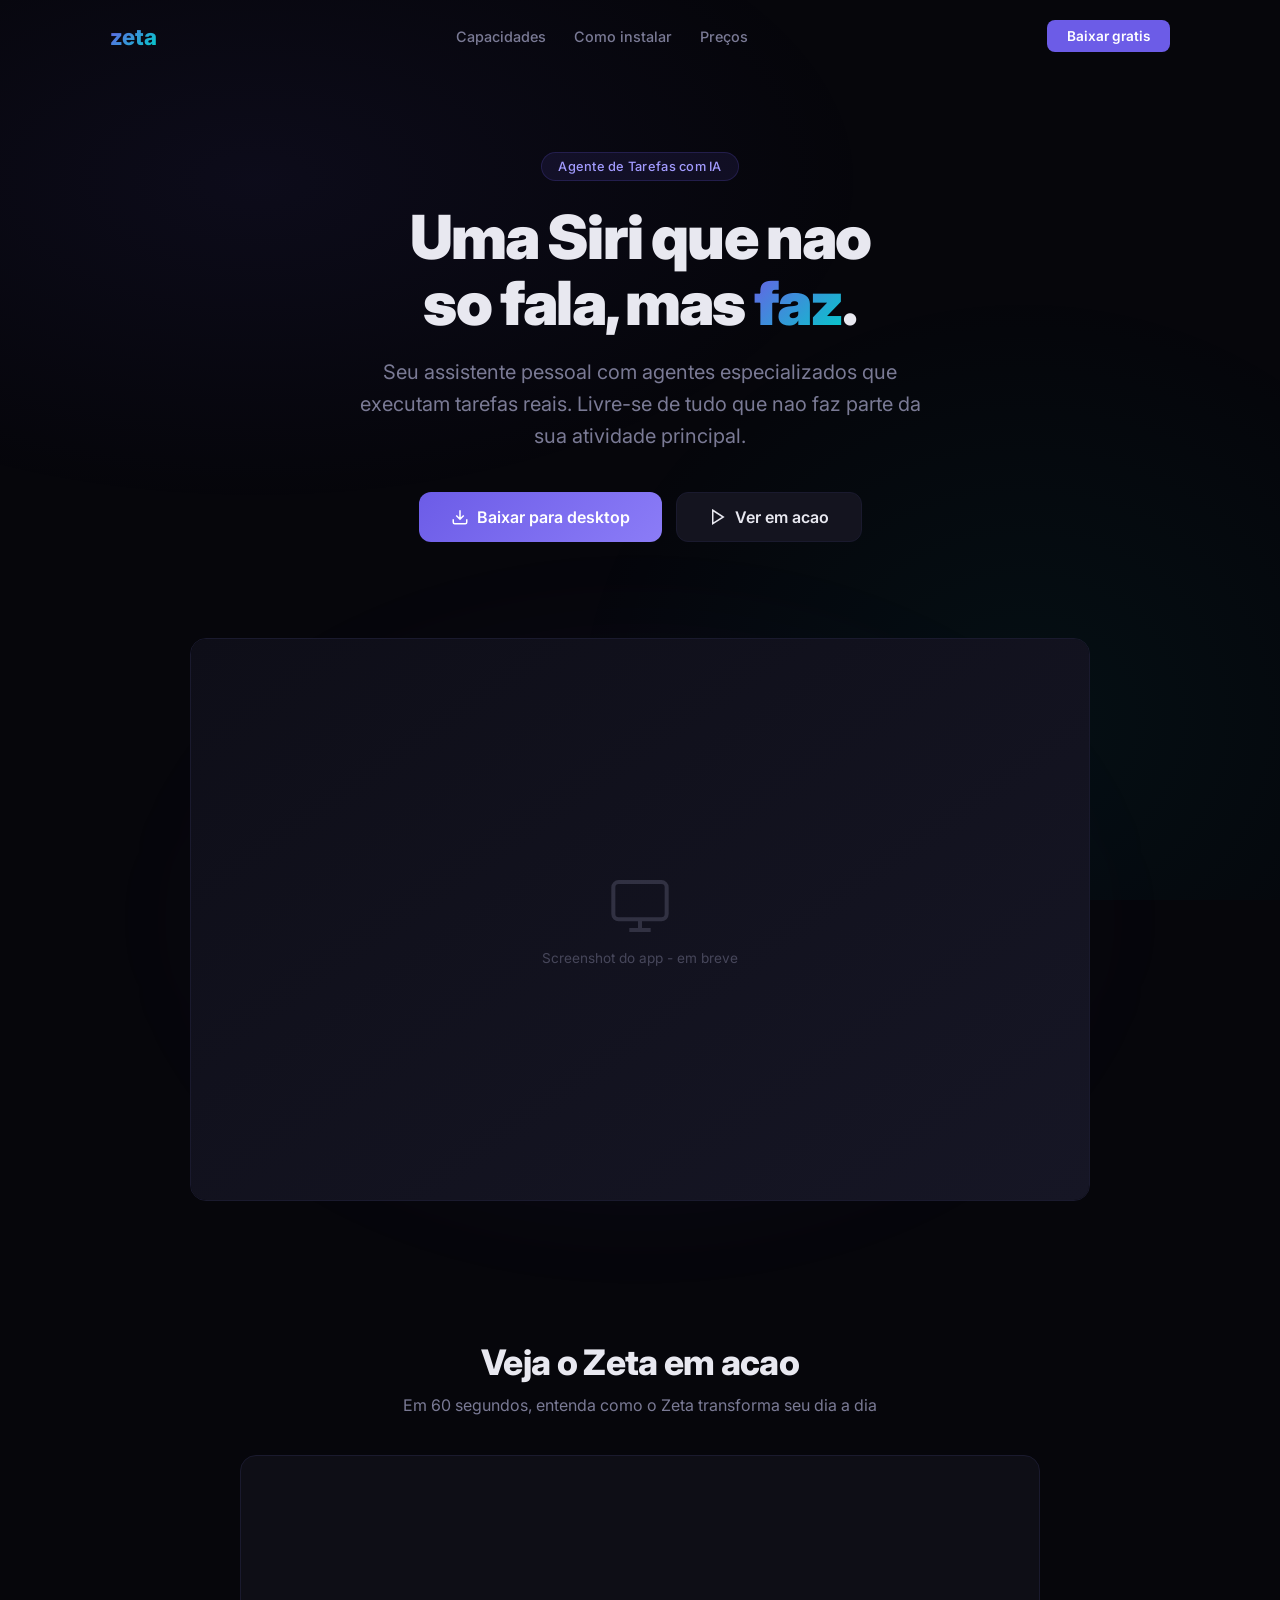
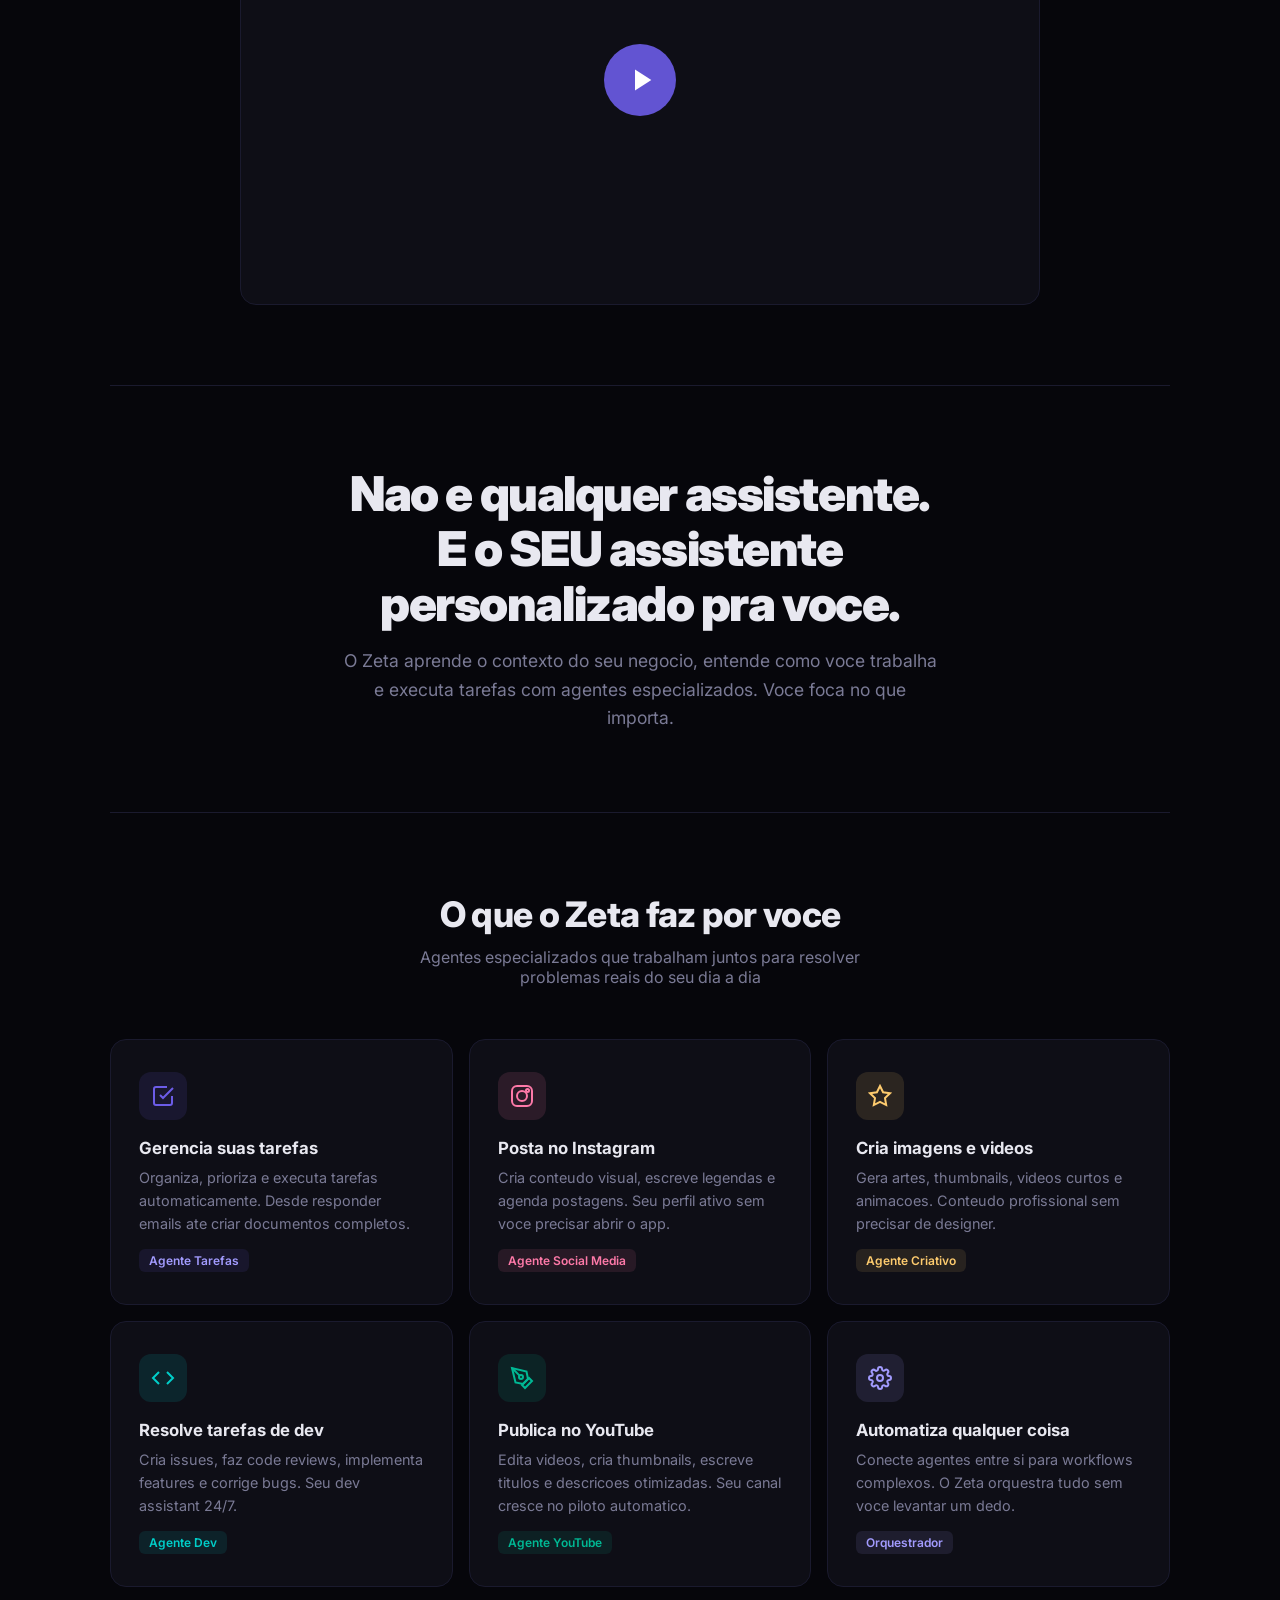
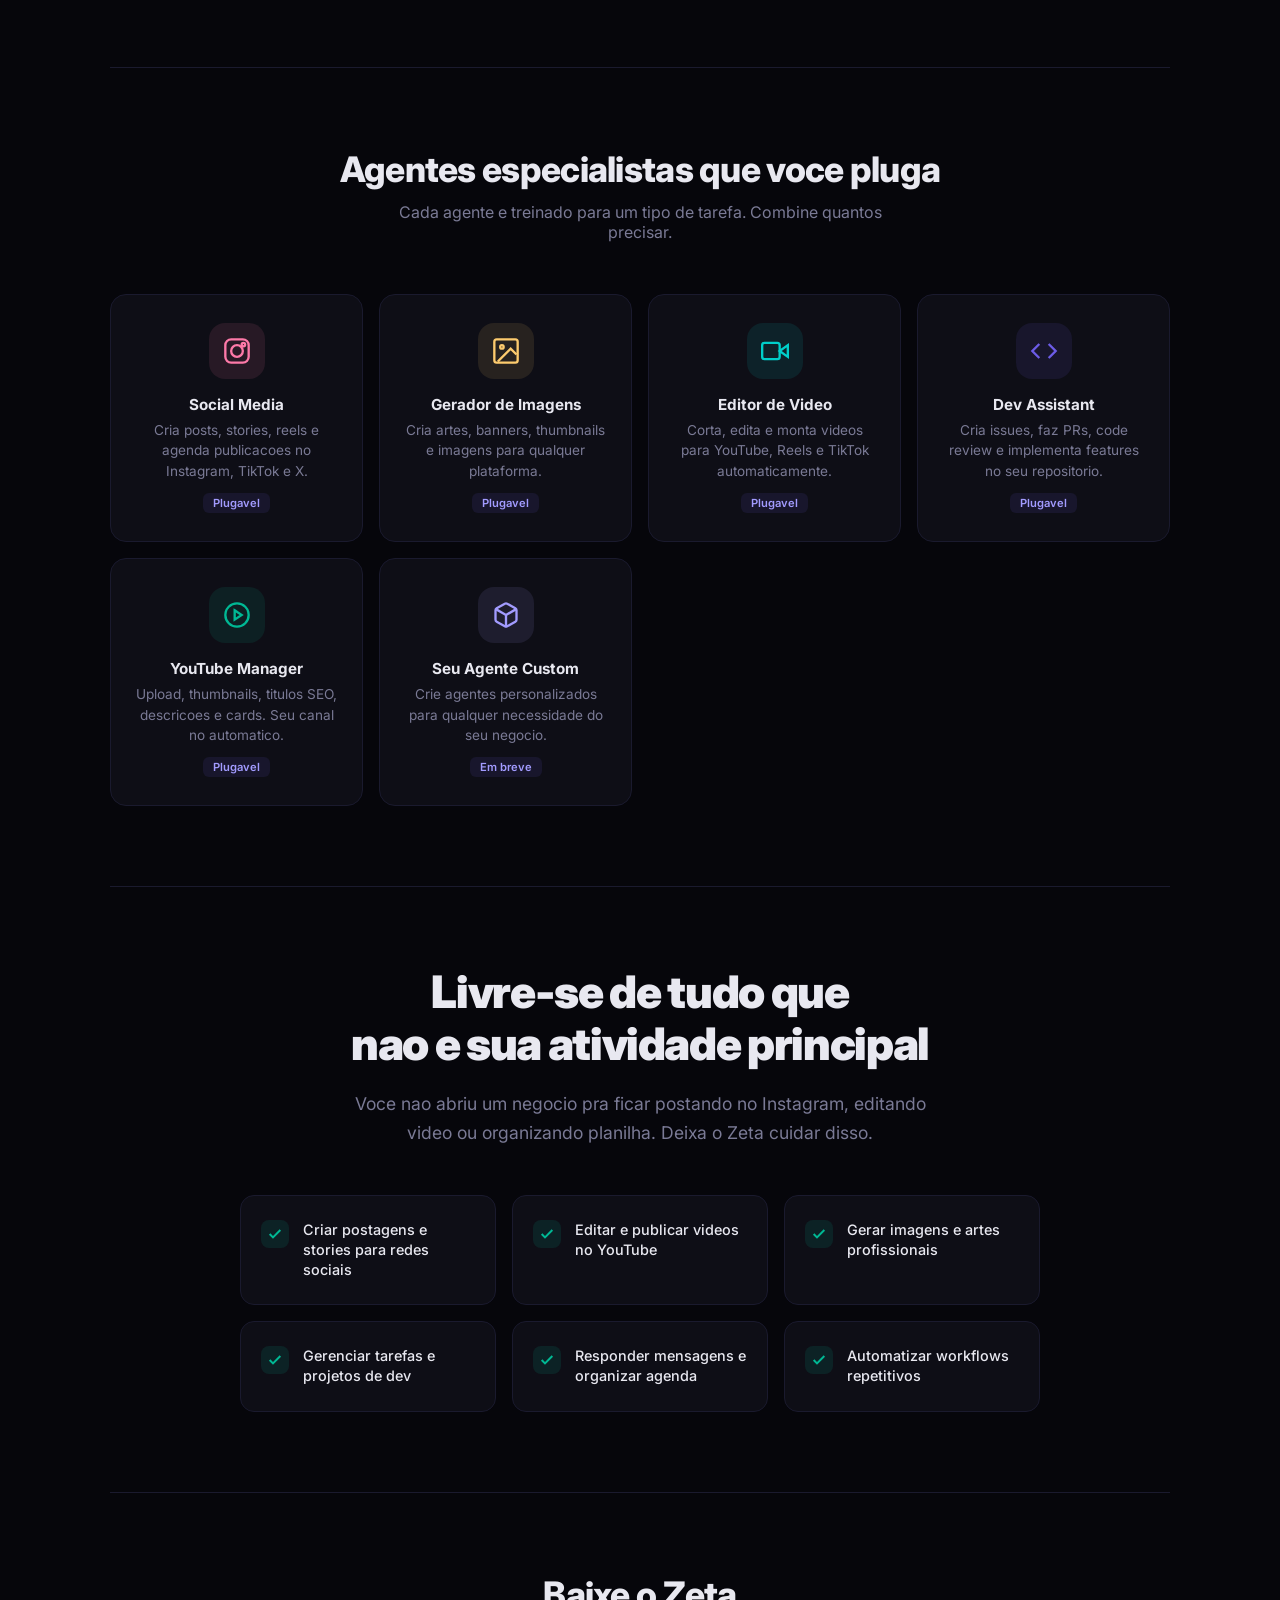
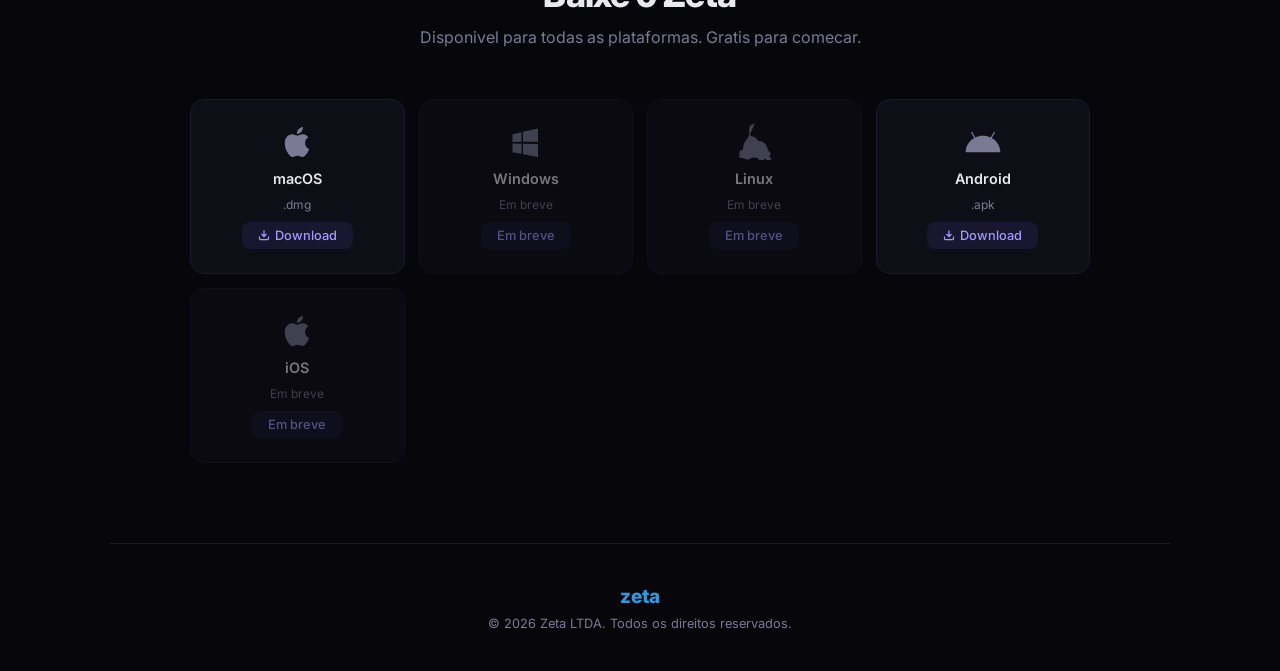
==== commit bef54025: "feat: update nav links for landing page v2 (Como instalar, Preços) Co-Authored-By: Claude Sonnet 5 <" ====
--- a/index.html
+++ b/index.html
@@ -382,8 +382,8 @@
             <div class="logo">zeta</div>
             <div class="nav-links">
                 <a href="#capacidades">Capacidades</a>
-                <a href="#agentes">Agentes</a>
-                <a href="#download">Download</a>
+                <a href="#download">Como instalar</a>
+                <a href="#precos">Preços</a>
             </div>
             <a href="#download" class="nav-cta">Baixar gratis</a>
         </nav>
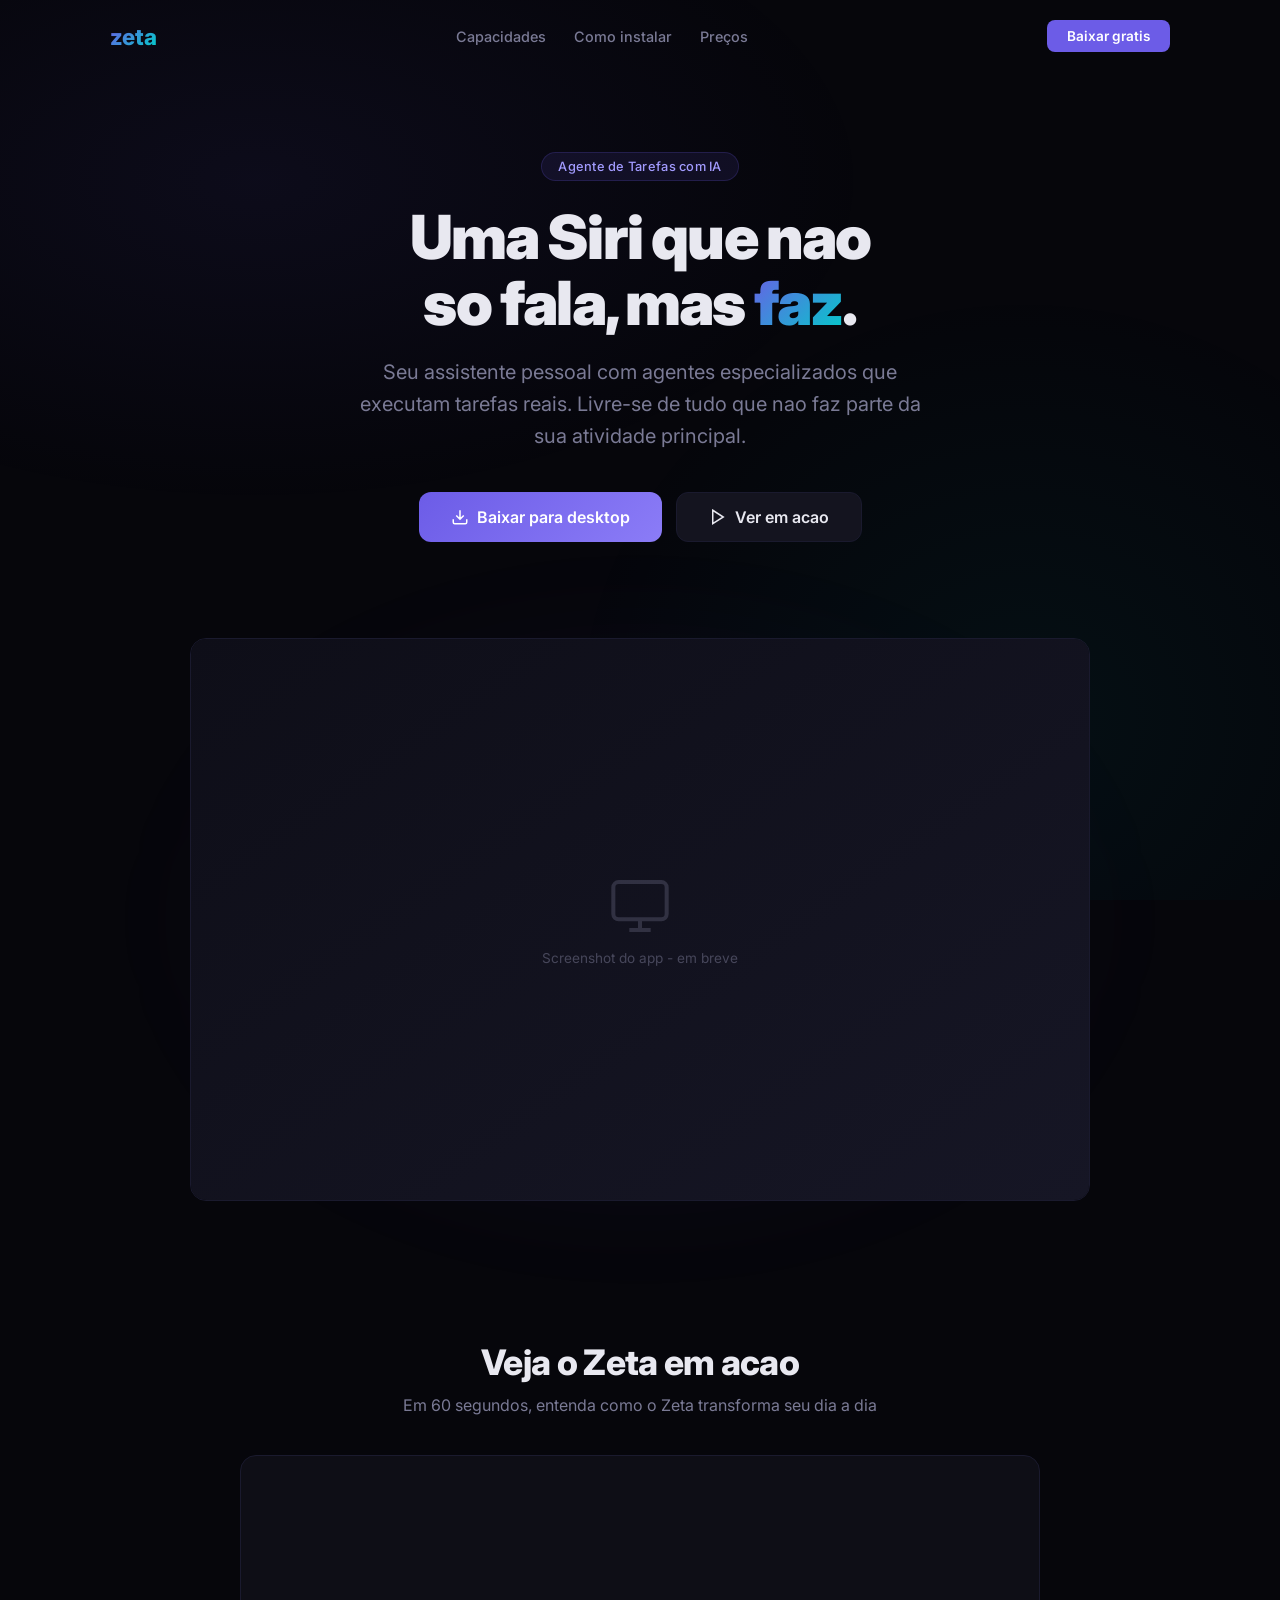
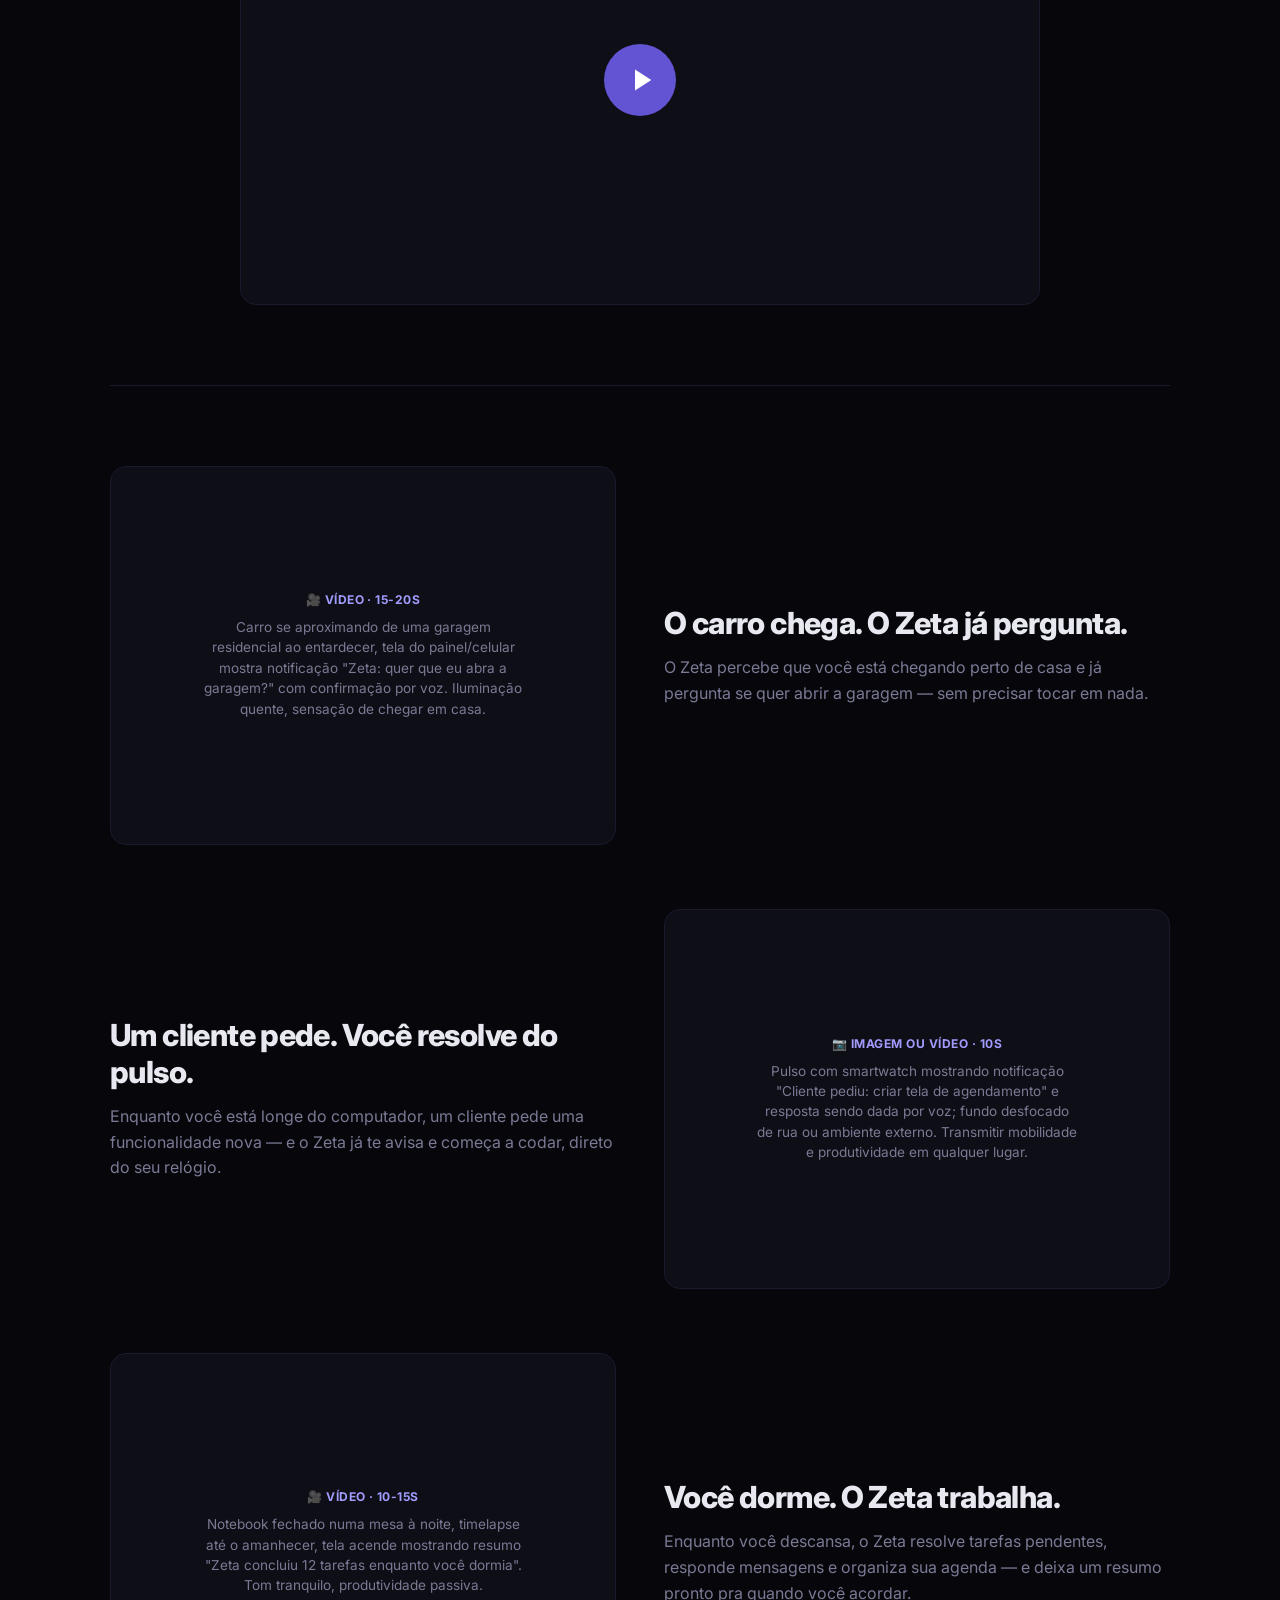
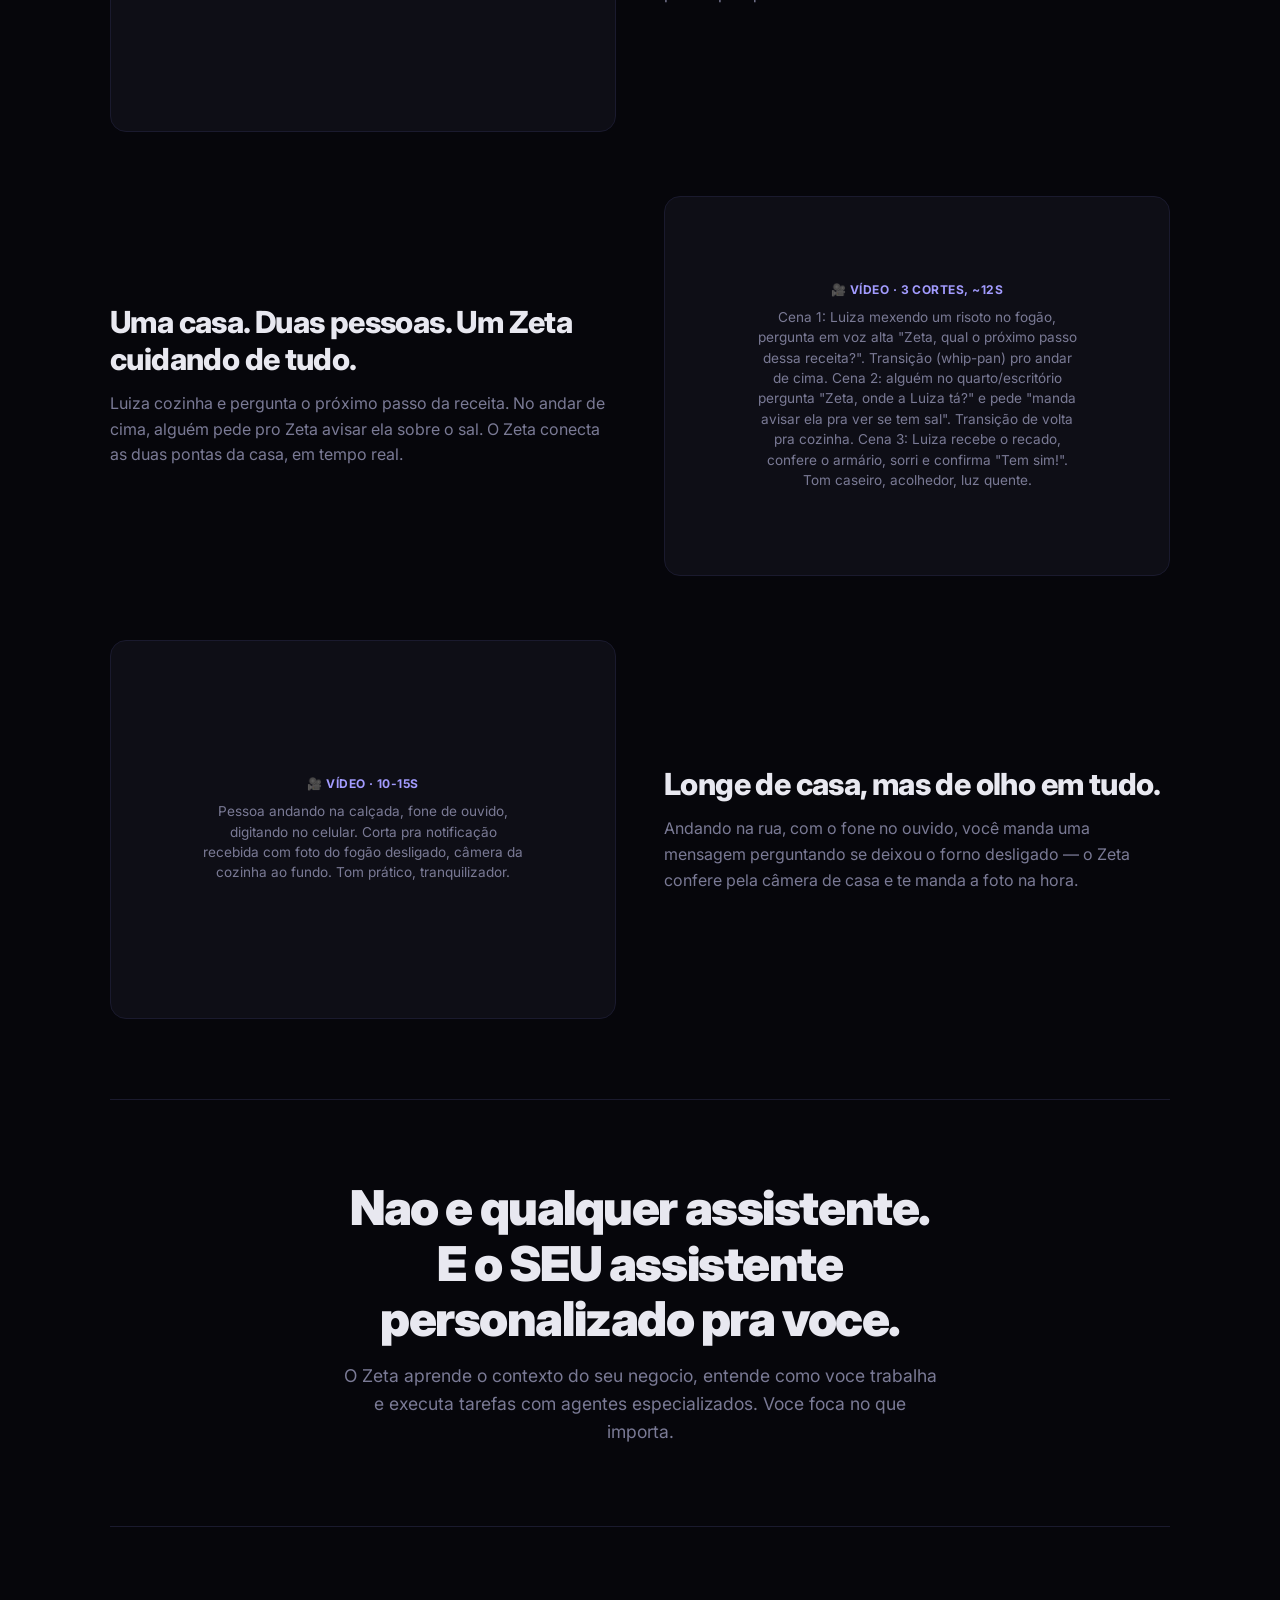
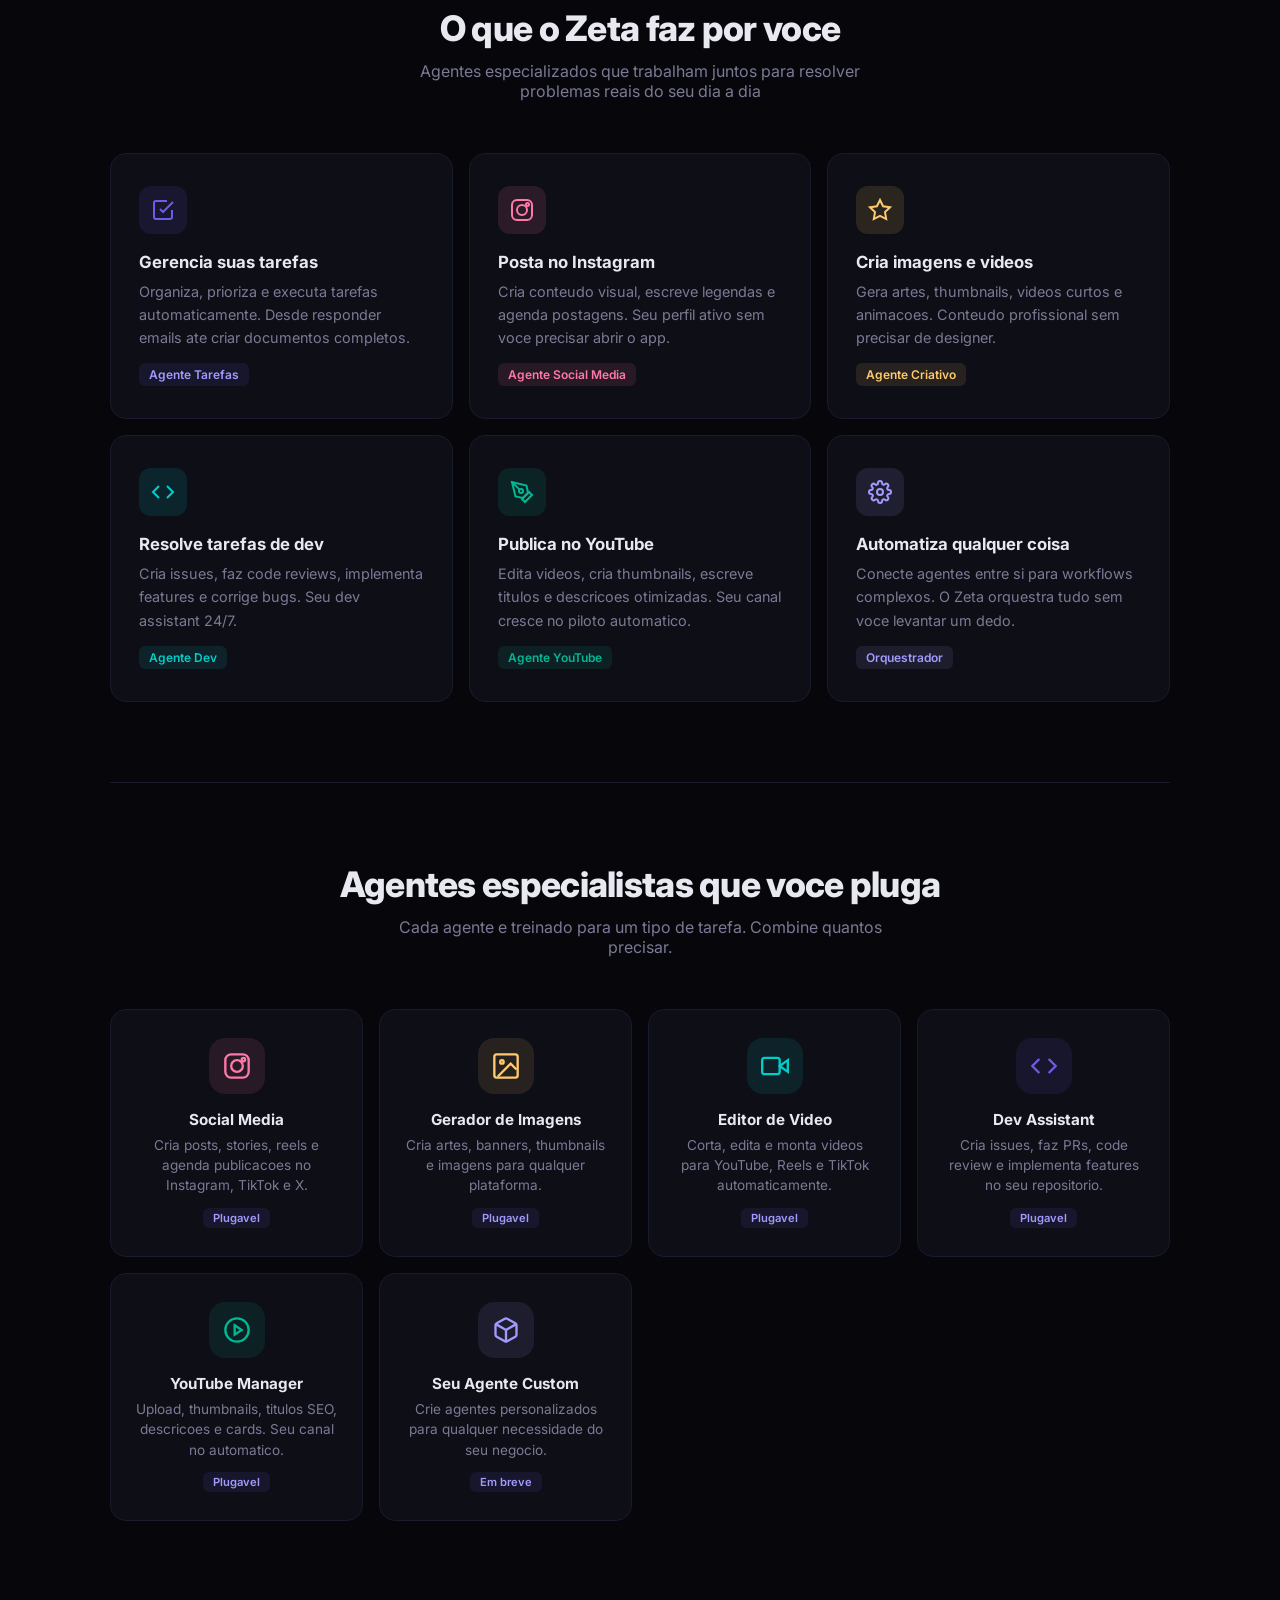
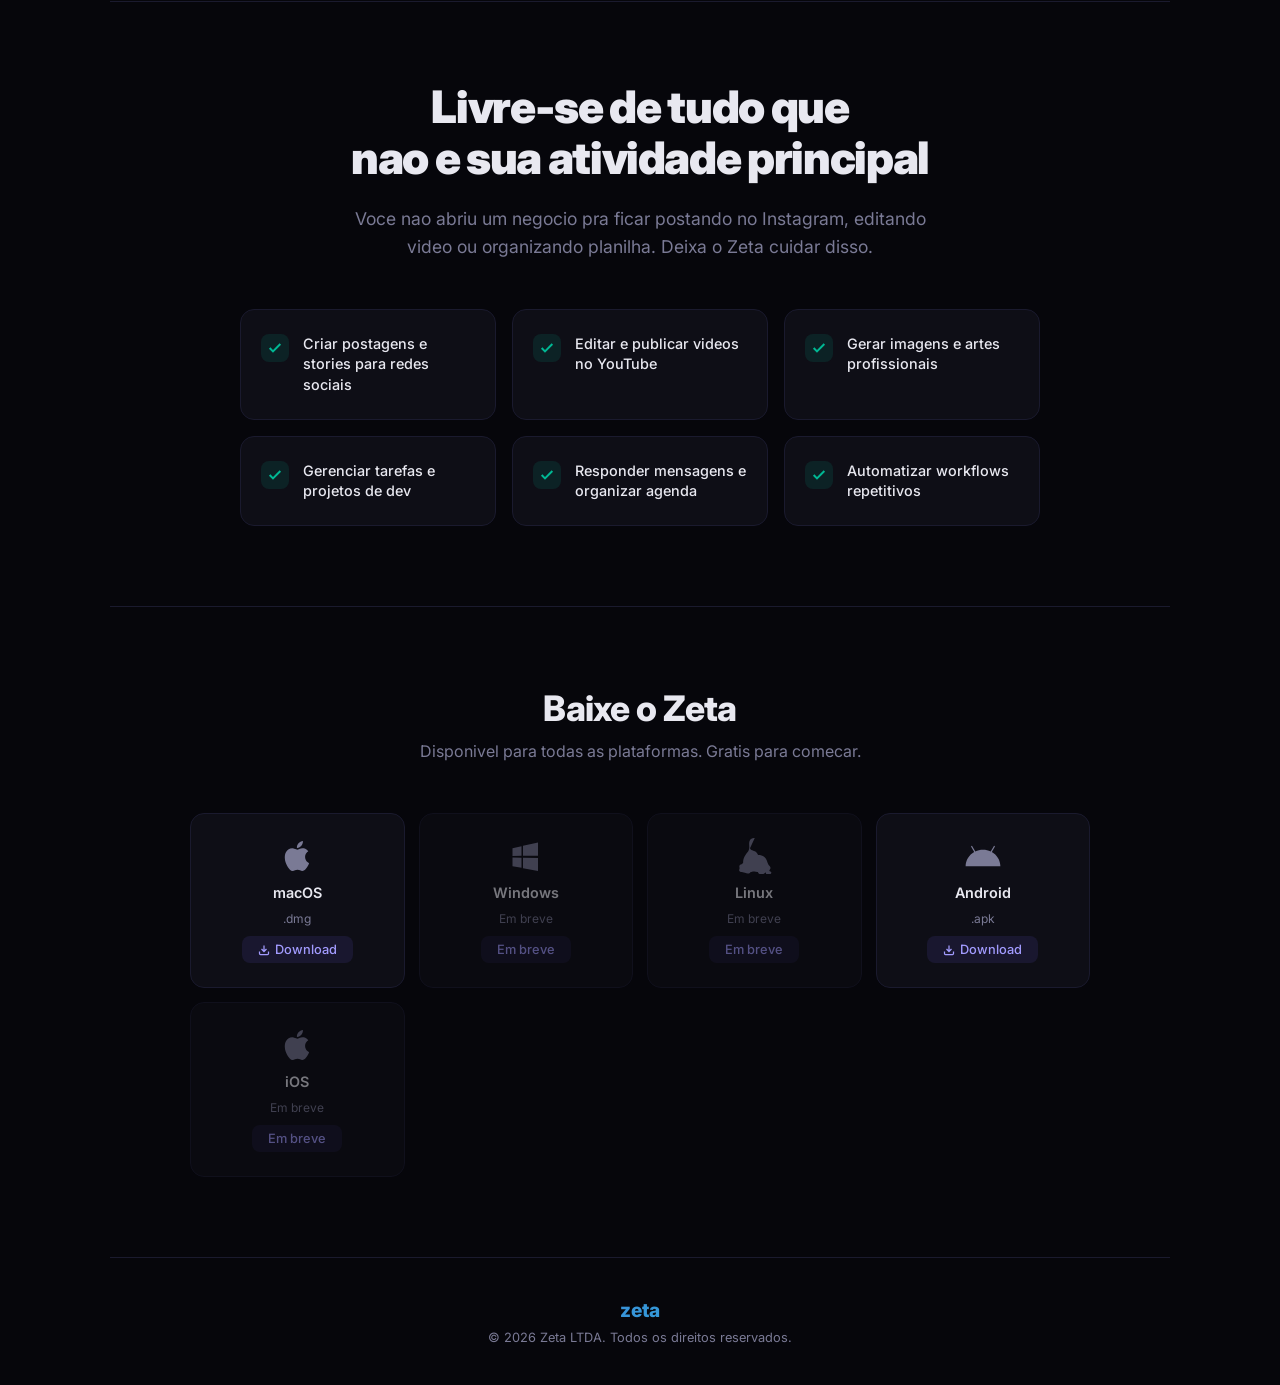
==== commit 2b4eed4f: "feat: add 5 futuristic scenario panels to landing page" ====
--- a/index.html
+++ b/index.html
@@ -177,6 +177,35 @@
         }
         .play-btn svg { fill: #fff; margin-left: 4px; }
 
+        /* ── SCENARIOS ── */
+        .scenarios {
+            padding: 80px 0; border-top: 1px solid var(--border);
+        }
+        .scenario-panel {
+            display: flex; align-items: center; gap: 48px;
+            margin-bottom: 64px;
+        }
+        .scenario-panel:last-child { margin-bottom: 0; }
+        .scenario-panel.reverse { flex-direction: row-reverse; }
+        .scenario-media, .scenario-text { flex: 1 1 50%; min-width: 0; }
+        .scenario-media-frame {
+            aspect-ratio: 4/3; background: var(--surface); border: 1px solid var(--border);
+            border-radius: 16px; display: flex; flex-direction: column; align-items: center;
+            justify-content: center; text-align: center; padding: 28px; gap: 10px;
+            color: var(--text-muted); transition: border-color 0.3s;
+        }
+        .scenario-media-frame:hover { border-color: var(--border-hover); }
+        .scenario-media-frame .media-type {
+            font-size: 0.75rem; font-weight: 700; letter-spacing: 0.04em;
+            text-transform: uppercase; color: var(--accent-light);
+        }
+        .scenario-media-frame p { font-size: 0.85rem; line-height: 1.5; max-width: 320px; }
+        .scenario-text h3 {
+            font-size: clamp(1.4rem, 3.5vw, 1.9rem); font-weight: 800;
+            letter-spacing: -0.02em; margin-bottom: 14px; line-height: 1.2;
+        }
+        .scenario-text p { color: var(--text-muted); font-size: 1rem; line-height: 1.6; }
+
         /* ── TAGLINE SECTION ── */
         .tagline-section {
             text-align: center; padding: 80px 0;
@@ -361,8 +390,11 @@
             .agents-grid { grid-template-columns: 1fr 1fr; }
             .download-grid { grid-template-columns: 1fr 1fr; }
             .free-grid { grid-template-columns: 1fr; }
-            .tagline-section, .capabilities, .agents, .free-section, .downloads, .video-section {
+            .tagline-section, .capabilities, .agents, .free-section, .downloads, .video-section, .scenarios {
                 padding: 50px 0;
+            }
+            .scenario-panel, .scenario-panel.reverse {
+                flex-direction: column; gap: 24px; margin-bottom: 40px;
             }
         }
 
@@ -434,6 +466,74 @@
             </div>
         </section>
 
+        <!-- SCENARIOS -->
+        <section class="scenarios" id="cenarios">
+            <div class="scenario-panel">
+                <div class="scenario-media">
+                    <div class="scenario-media-frame">
+                        <span class="media-type">🎥 Vídeo · 15-20s</span>
+                        <p>Carro se aproximando de uma garagem residencial ao entardecer, tela do painel/celular mostra notificação "Zeta: quer que eu abra a garagem?" com confirmação por voz. Iluminação quente, sensação de chegar em casa.</p>
+                    </div>
+                </div>
+                <div class="scenario-text">
+                    <h3>O carro chega. O Zeta já pergunta.</h3>
+                    <p>O Zeta percebe que você está chegando perto de casa e já pergunta se quer abrir a garagem — sem precisar tocar em nada.</p>
+                </div>
+            </div>
+
+            <div class="scenario-panel reverse">
+                <div class="scenario-media">
+                    <div class="scenario-media-frame">
+                        <span class="media-type">📷 Imagem ou vídeo · 10s</span>
+                        <p>Pulso com smartwatch mostrando notificação "Cliente pediu: criar tela de agendamento" e resposta sendo dada por voz; fundo desfocado de rua ou ambiente externo. Transmitir mobilidade e produtividade em qualquer lugar.</p>
+                    </div>
+                </div>
+                <div class="scenario-text">
+                    <h3>Um cliente pede. Você resolve do pulso.</h3>
+                    <p>Enquanto você está longe do computador, um cliente pede uma funcionalidade nova — e o Zeta já te avisa e começa a codar, direto do seu relógio.</p>
+                </div>
+            </div>
+
+            <div class="scenario-panel">
+                <div class="scenario-media">
+                    <div class="scenario-media-frame">
+                        <span class="media-type">🎥 Vídeo · 10-15s</span>
+                        <p>Notebook fechado numa mesa à noite, timelapse até o amanhecer, tela acende mostrando resumo "Zeta concluiu 12 tarefas enquanto você dormia". Tom tranquilo, produtividade passiva.</p>
+                    </div>
+                </div>
+                <div class="scenario-text">
+                    <h3>Você dorme. O Zeta trabalha.</h3>
+                    <p>Enquanto você descansa, o Zeta resolve tarefas pendentes, responde mensagens e organiza sua agenda — e deixa um resumo pronto pra quando você acordar.</p>
+                </div>
+            </div>
+
+            <div class="scenario-panel reverse">
+                <div class="scenario-media">
+                    <div class="scenario-media-frame">
+                        <span class="media-type">🎥 Vídeo · 3 cortes, ~12s</span>
+                        <p>Cena 1: Luiza mexendo um risoto no fogão, pergunta em voz alta "Zeta, qual o próximo passo dessa receita?". Transição (whip-pan) pro andar de cima. Cena 2: alguém no quarto/escritório pergunta "Zeta, onde a Luiza tá?" e pede "manda avisar ela pra ver se tem sal". Transição de volta pra cozinha. Cena 3: Luiza recebe o recado, confere o armário, sorri e confirma "Tem sim!". Tom caseiro, acolhedor, luz quente.</p>
+                    </div>
+                </div>
+                <div class="scenario-text">
+                    <h3>Uma casa. Duas pessoas. Um Zeta cuidando de tudo.</h3>
+                    <p>Luiza cozinha e pergunta o próximo passo da receita. No andar de cima, alguém pede pro Zeta avisar ela sobre o sal. O Zeta conecta as duas pontas da casa, em tempo real.</p>
+                </div>
+            </div>
+
+            <div class="scenario-panel">
+                <div class="scenario-media">
+                    <div class="scenario-media-frame">
+                        <span class="media-type">🎥 Vídeo · 10-15s</span>
+                        <p>Pessoa andando na calçada, fone de ouvido, digitando no celular. Corta pra notificação recebida com foto do fogão desligado, câmera da cozinha ao fundo. Tom prático, tranquilizador.</p>
+                    </div>
+                </div>
+                <div class="scenario-text">
+                    <h3>Longe de casa, mas de olho em tudo.</h3>
+                    <p>Andando na rua, com o fone no ouvido, você manda uma mensagem perguntando se deixou o forno desligado — o Zeta confere pela câmera de casa e te manda a foto na hora.</p>
+                </div>
+            </div>
+        </section>
+
         <!-- TAGLINE -->
         <section class="tagline-section">
             <h2>Nao e qualquer assistente.<br>E o <span class="gradient">SEU</span> assistente<br>personalizado pra voce.</h2>
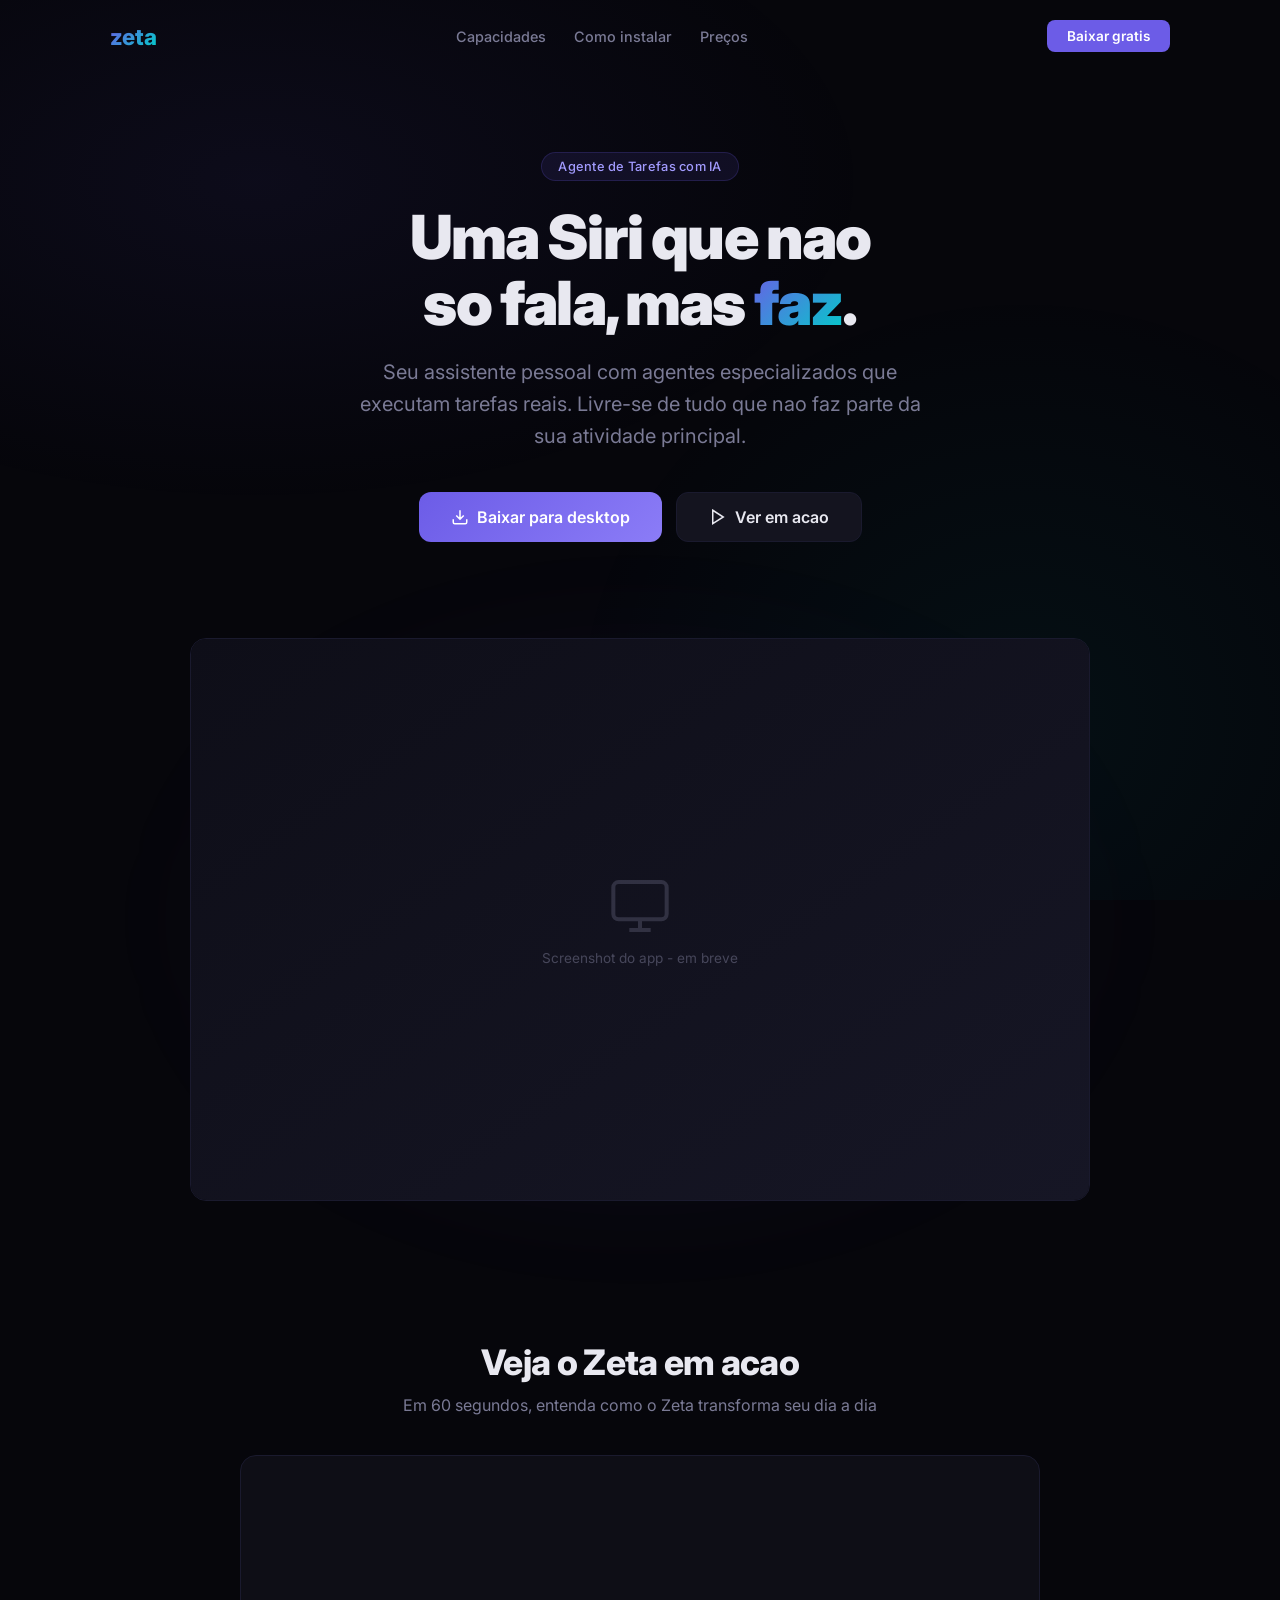
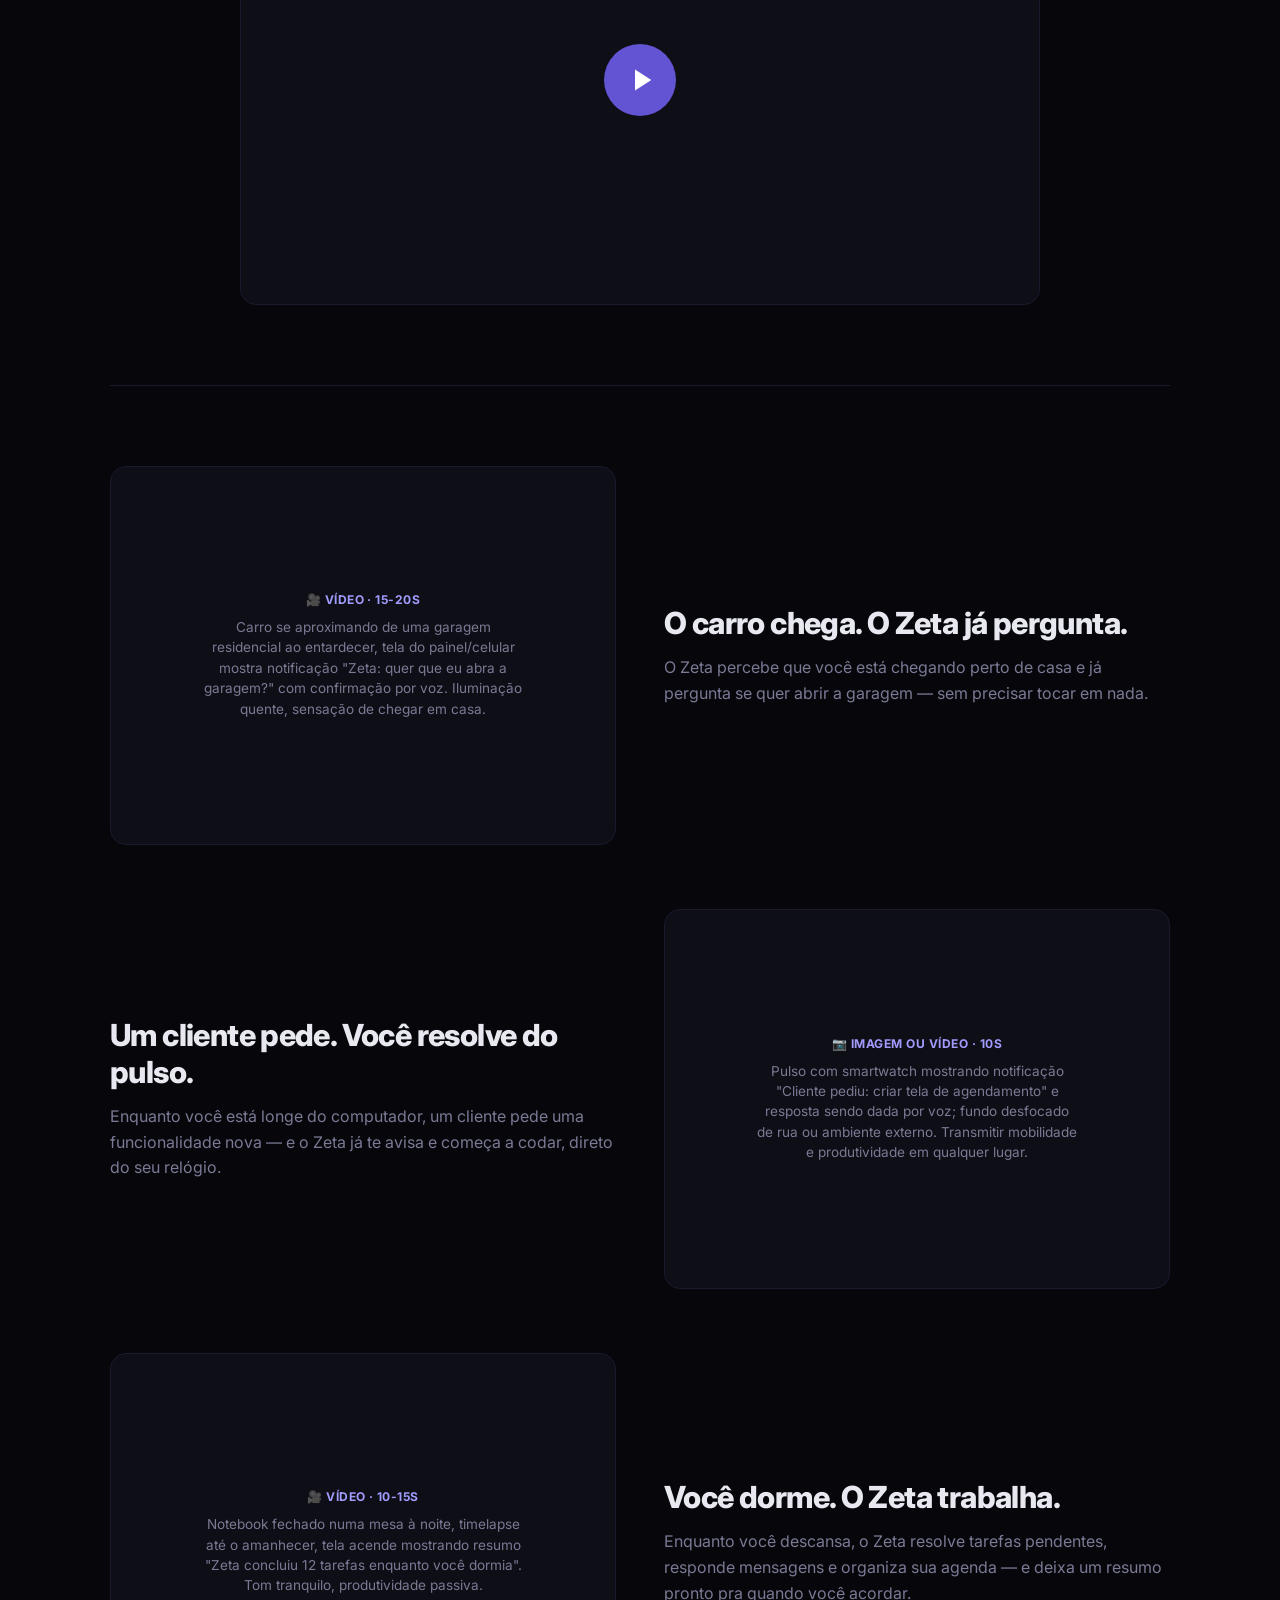
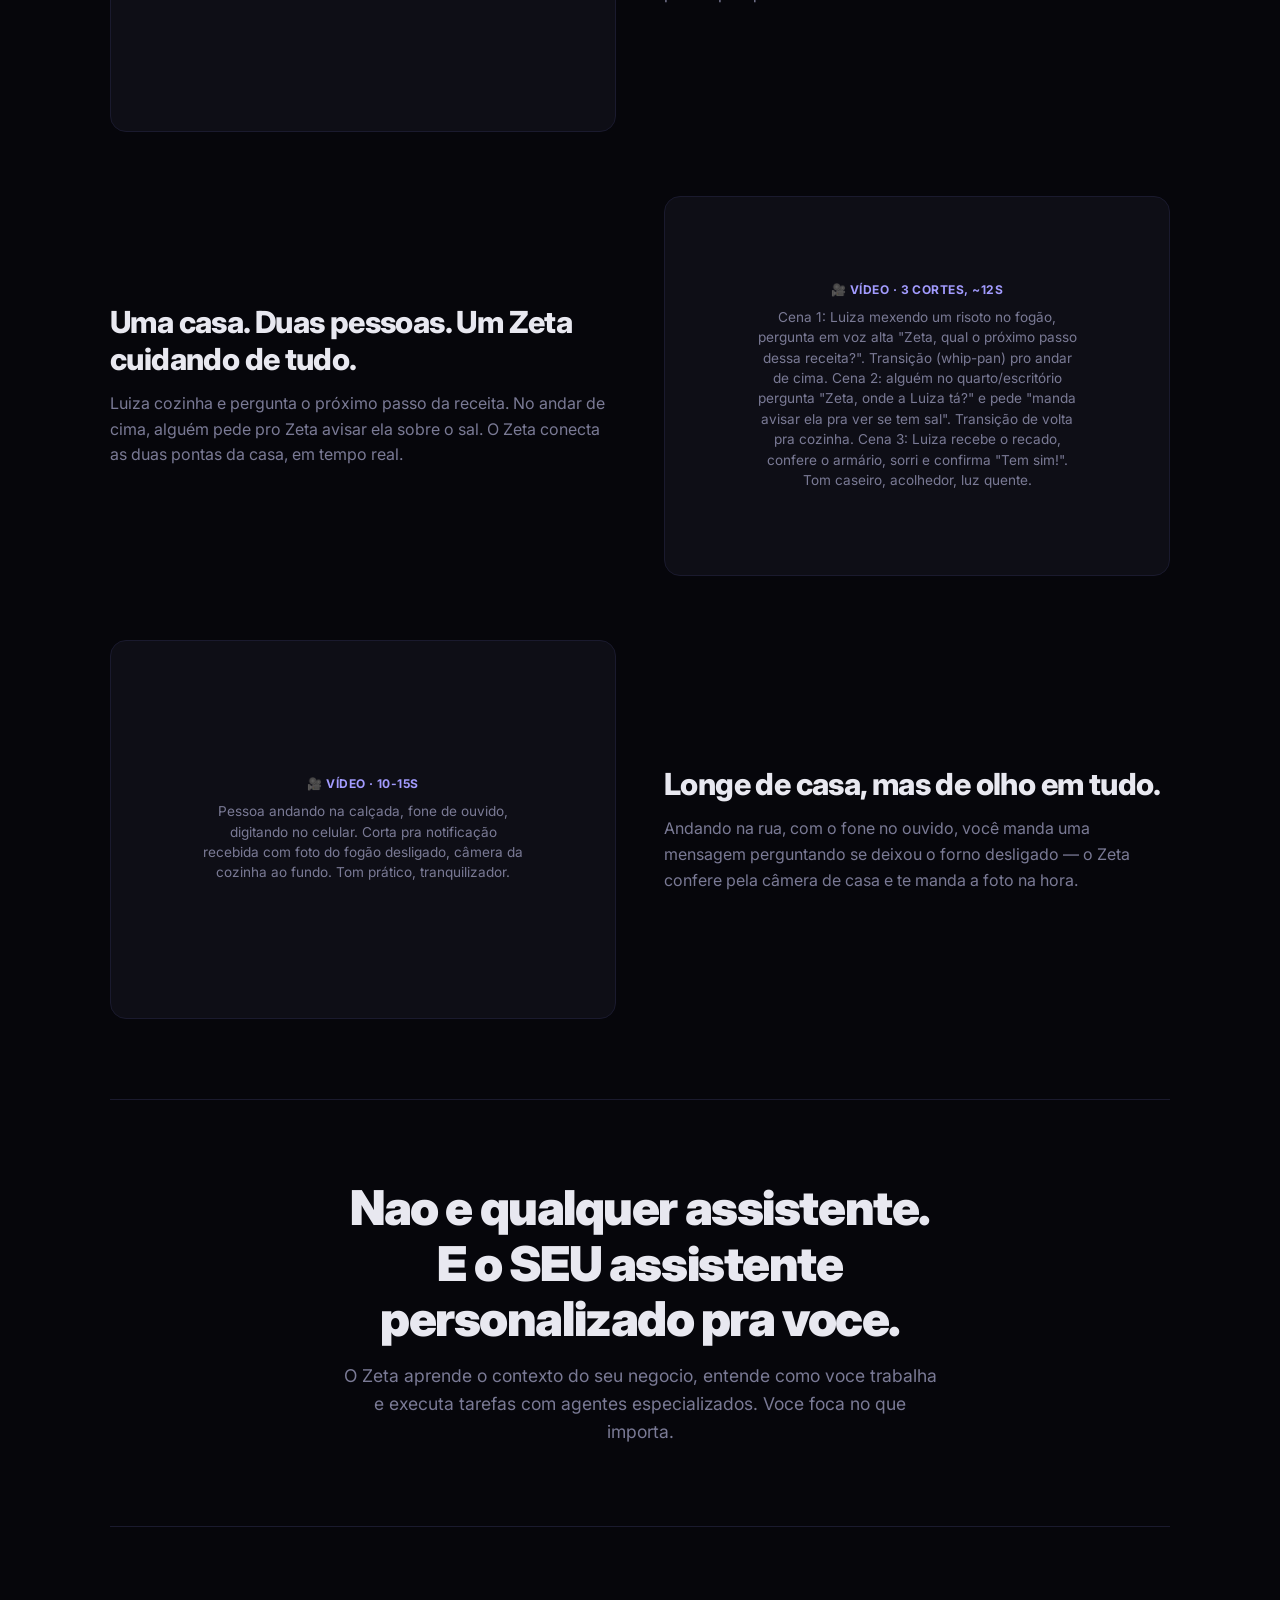
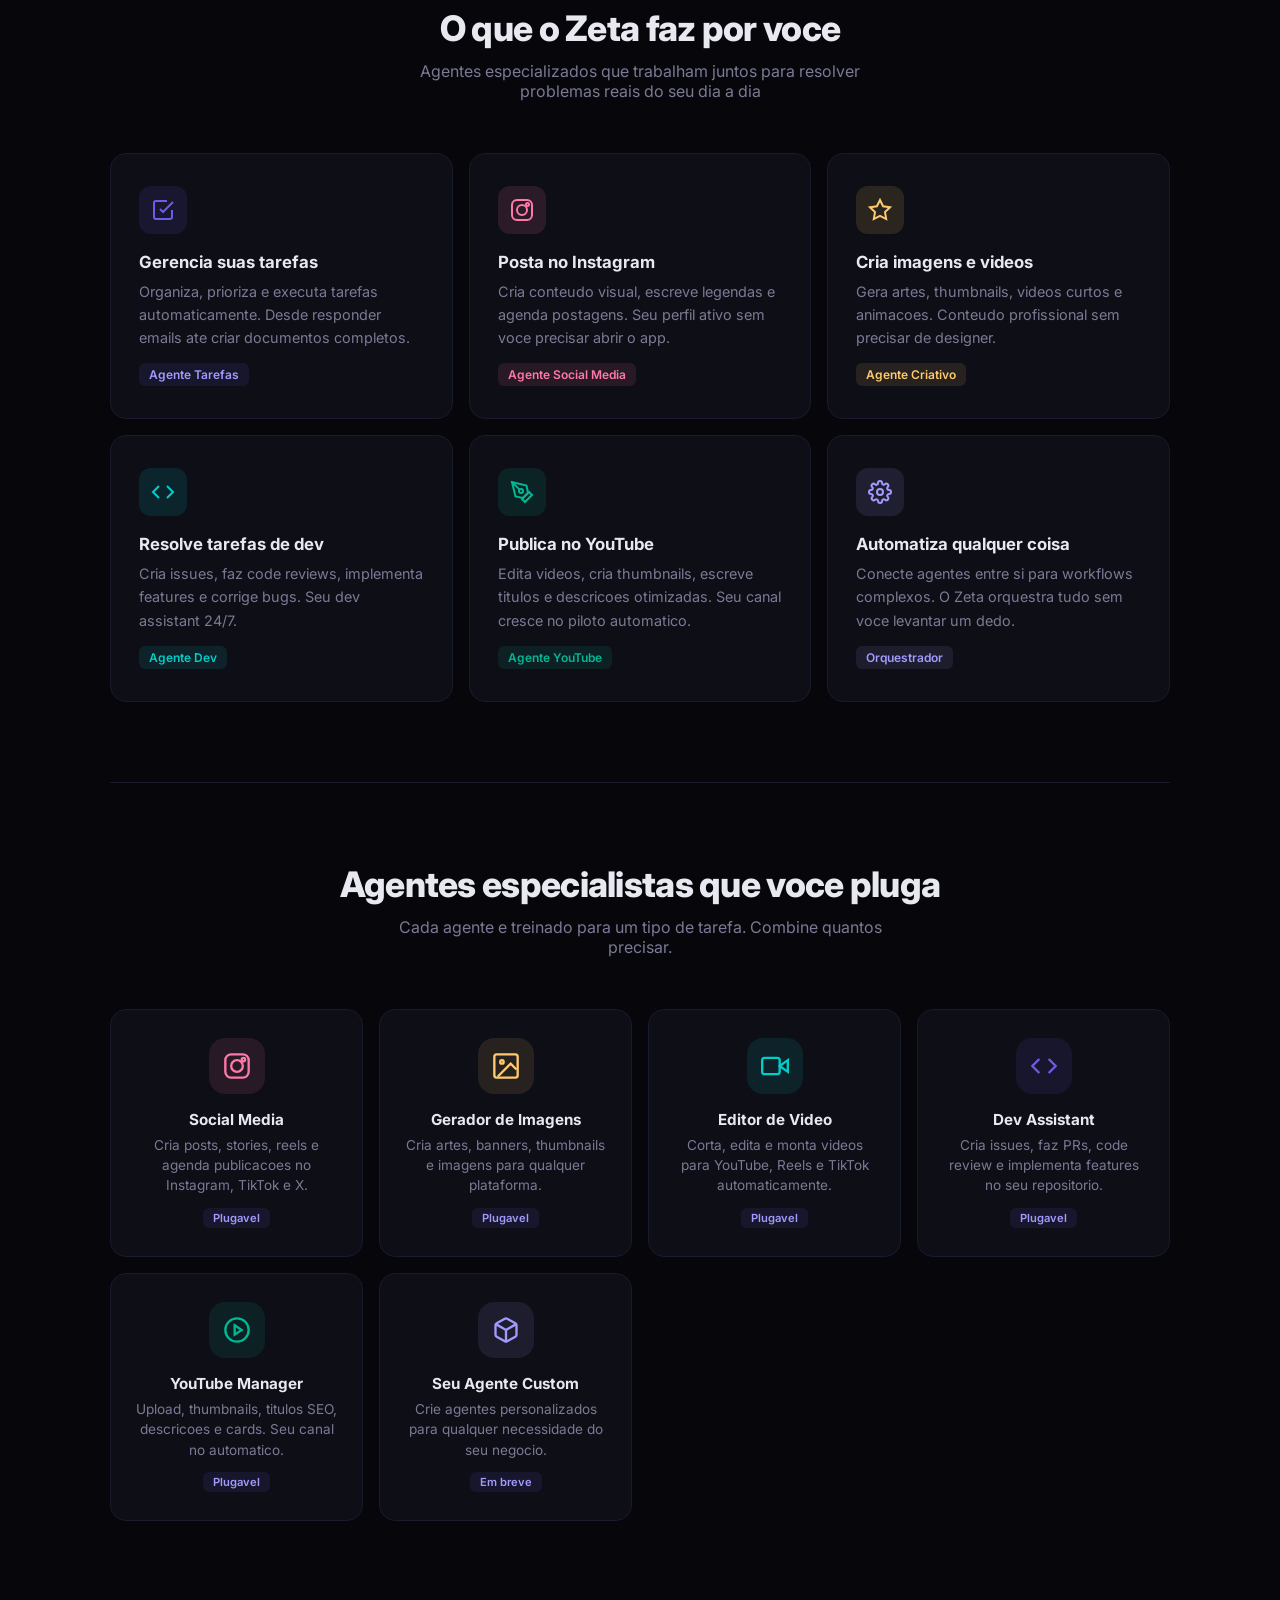
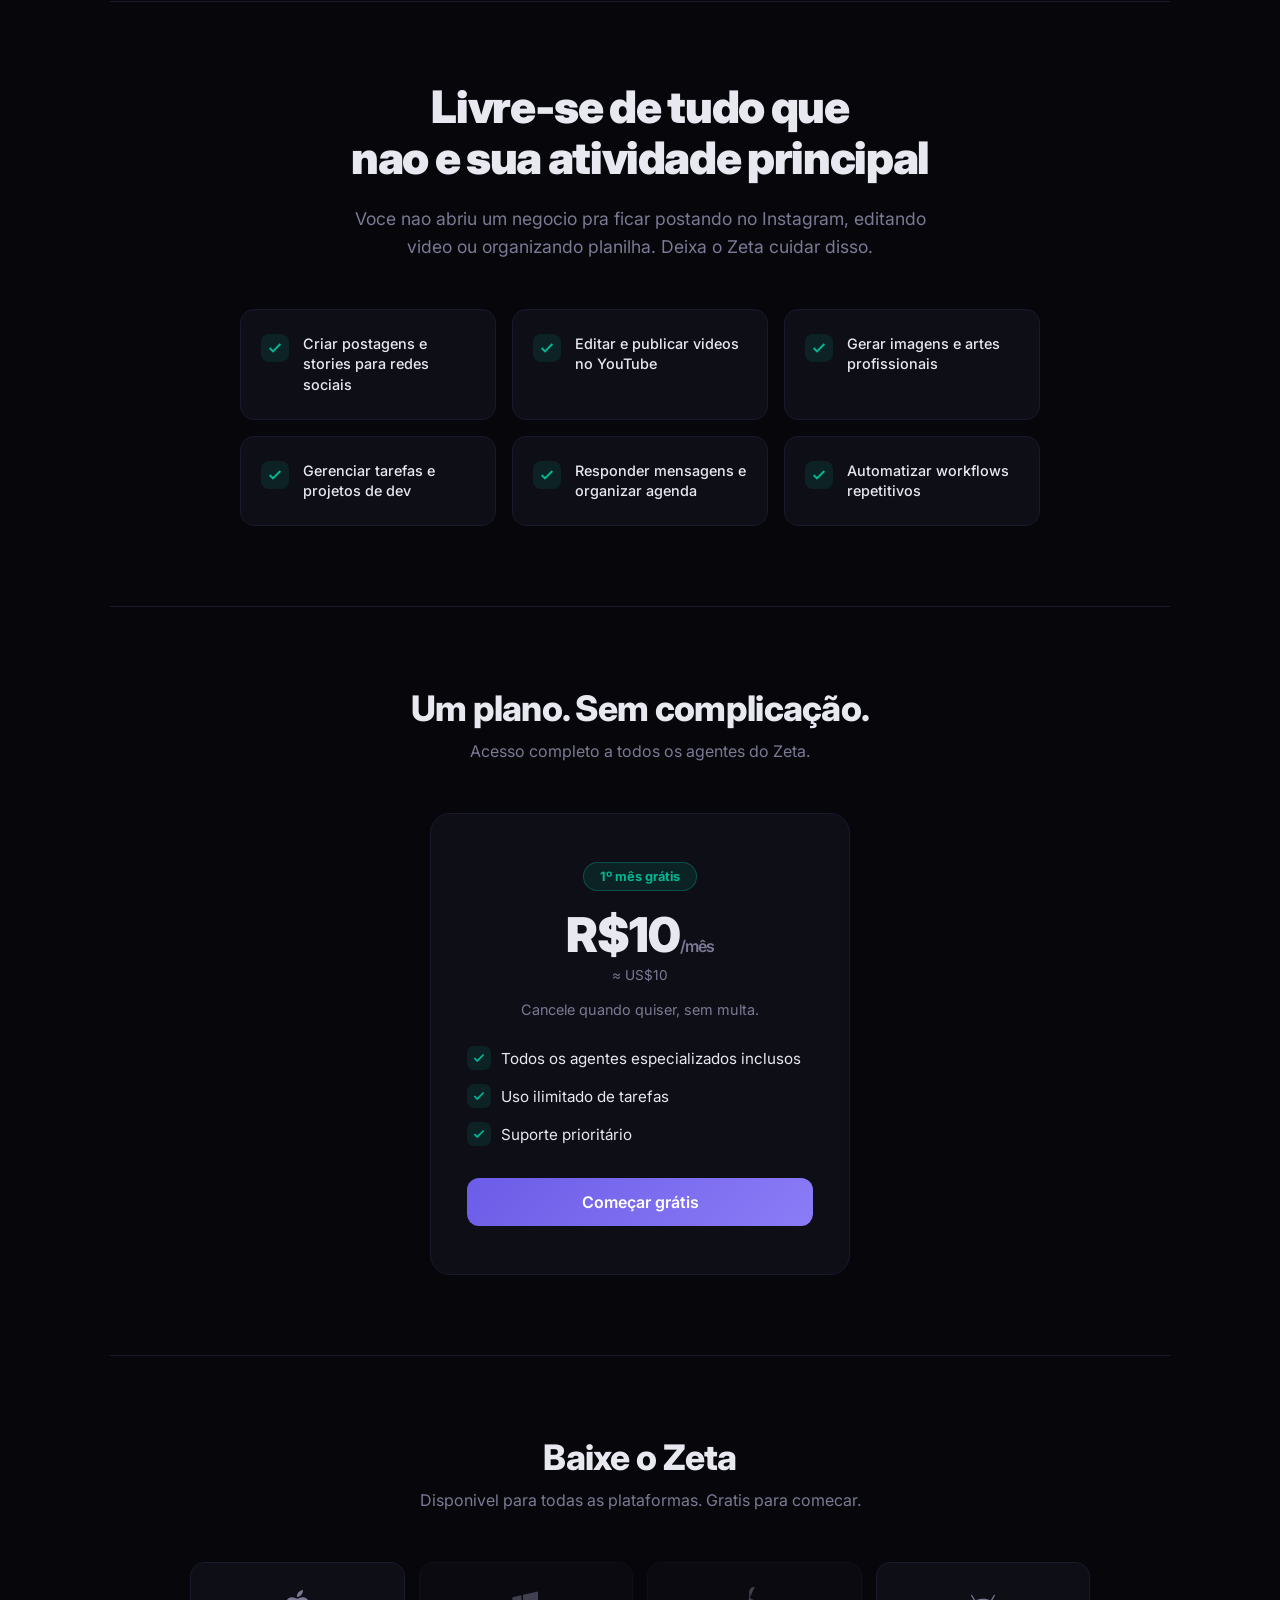
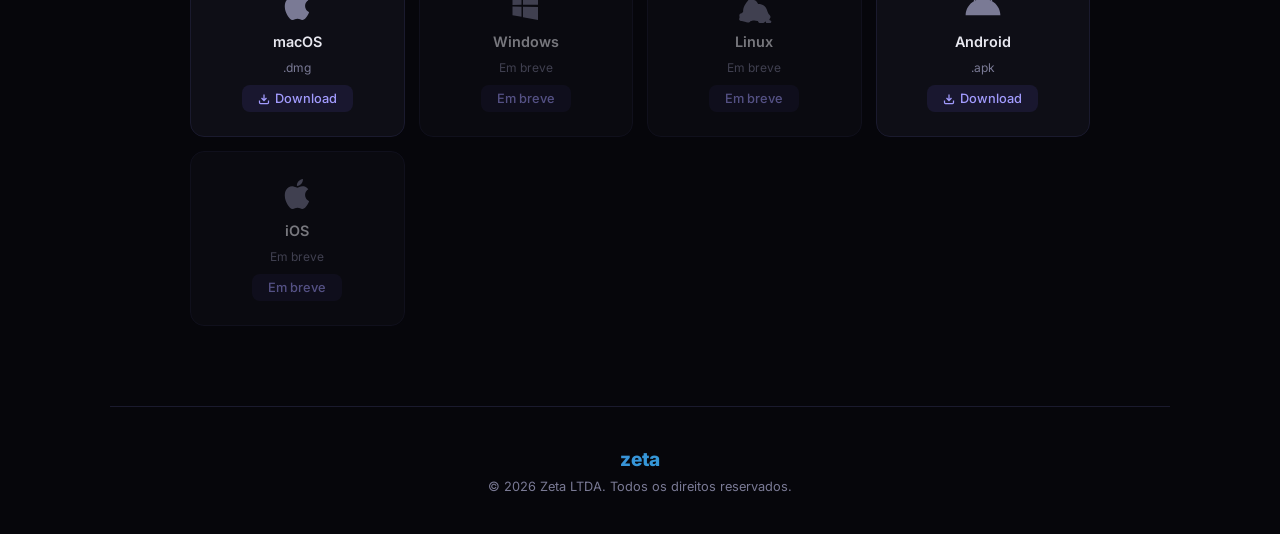
==== commit faba8f03: "feat: add pricing section to landing page" ====
--- a/index.html
+++ b/index.html
@@ -335,6 +335,43 @@
         .free-item .check svg { stroke: var(--green); }
         .free-item span { font-size: 0.9rem; font-weight: 500; line-height: 1.4; }
 
+        /* ── PRICING ── */
+        .pricing {
+            padding: 80px 0; border-top: 1px solid var(--border); text-align: center;
+        }
+        .pricing-card {
+            max-width: 420px; margin: 0 auto; background: var(--surface);
+            border: 1px solid var(--border); border-radius: 20px; padding: 48px 36px;
+        }
+        .pricing-badge {
+            display: inline-block; padding: 6px 16px; border-radius: 100px;
+            background: rgba(0, 184, 148, 0.12); border: 1px solid rgba(0, 184, 148, 0.3);
+            color: var(--green); font-size: 0.8rem; font-weight: 700; margin-bottom: 20px;
+        }
+        .pricing-amount {
+            font-size: 3rem; font-weight: 900; letter-spacing: -0.02em; line-height: 1;
+        }
+        .pricing-amount .period { font-size: 1rem; font-weight: 600; color: var(--text-muted); }
+        .pricing-usd-note { color: var(--text-muted); font-size: 0.85rem; margin-top: 8px; }
+        .pricing-cancel { color: var(--text-muted); font-size: 0.9rem; margin: 18px 0 28px; }
+        .pricing-benefits {
+            list-style: none; text-align: left; display: flex; flex-direction: column;
+            gap: 14px; margin-bottom: 32px;
+        }
+        .pricing-benefits li { display: flex; align-items: center; gap: 10px; font-size: 0.95rem; }
+        .pricing-benefits li .check {
+            flex-shrink: 0; width: 24px; height: 24px; border-radius: 7px;
+            background: rgba(0, 184, 148, 0.12); display: flex; align-items: center; justify-content: center;
+        }
+        .pricing-benefits li .check svg { stroke: var(--green); }
+        .pricing-cta {
+            display: inline-flex; width: 100%; justify-content: center;
+            padding: 14px 32px; border-radius: 12px; font-size: 1rem; font-weight: 600;
+            background: linear-gradient(135deg, var(--accent), #8b7cf7); color: #fff;
+            text-decoration: none; transition: transform 0.2s, box-shadow 0.2s;
+        }
+        .pricing-cta:hover { transform: translateY(-2px); box-shadow: 0 8px 32px var(--accent-glow); }
+
         /* ── DOWNLOADS ── */
         .downloads {
             padding: 80px 0; border-top: 1px solid var(--border);
@@ -390,7 +427,7 @@
             .agents-grid { grid-template-columns: 1fr 1fr; }
             .download-grid { grid-template-columns: 1fr 1fr; }
             .free-grid { grid-template-columns: 1fr; }
-            .tagline-section, .capabilities, .agents, .free-section, .downloads, .video-section, .scenarios {
+            .tagline-section, .capabilities, .agents, .free-section, .downloads, .video-section, .scenarios, .pricing {
                 padding: 50px 0;
             }
             .scenario-panel, .scenario-panel.reverse {
@@ -719,6 +756,38 @@
             </div>
         </section>
 
+        <!-- PRICING -->
+        <section class="pricing" id="precos">
+            <div class="section-header">
+                <h2>Um plano. Sem complicação.</h2>
+                <p>Acesso completo a todos os agentes do Zeta.</p>
+            </div>
+
+            <div class="pricing-card">
+                <span class="pricing-badge">1º mês grátis</span>
+                <div class="pricing-amount">R$10<span class="period">/mês</span></div>
+                <div class="pricing-usd-note">≈ US$10</div>
+                <p class="pricing-cancel">Cancele quando quiser, sem multa.</p>
+
+                <ul class="pricing-benefits">
+                    <li>
+                        <span class="check"><svg width="14" height="14" viewBox="0 0 24 24" fill="none" stroke-width="3"><polyline points="20 6 9 17 4 12"/></svg></span>
+                        Todos os agentes especializados inclusos
+                    </li>
+                    <li>
+                        <span class="check"><svg width="14" height="14" viewBox="0 0 24 24" fill="none" stroke-width="3"><polyline points="20 6 9 17 4 12"/></svg></span>
+                        Uso ilimitado de tarefas
+                    </li>
+                    <li>
+                        <span class="check"><svg width="14" height="14" viewBox="0 0 24 24" fill="none" stroke-width="3"><polyline points="20 6 9 17 4 12"/></svg></span>
+                        Suporte prioritário
+                    </li>
+                </ul>
+
+                <a href="#download" class="pricing-cta">Começar grátis</a>
+            </div>
+        </section>
+
         <!-- DOWNLOADS -->
         <section class="downloads" id="download">
             <div class="section-header">
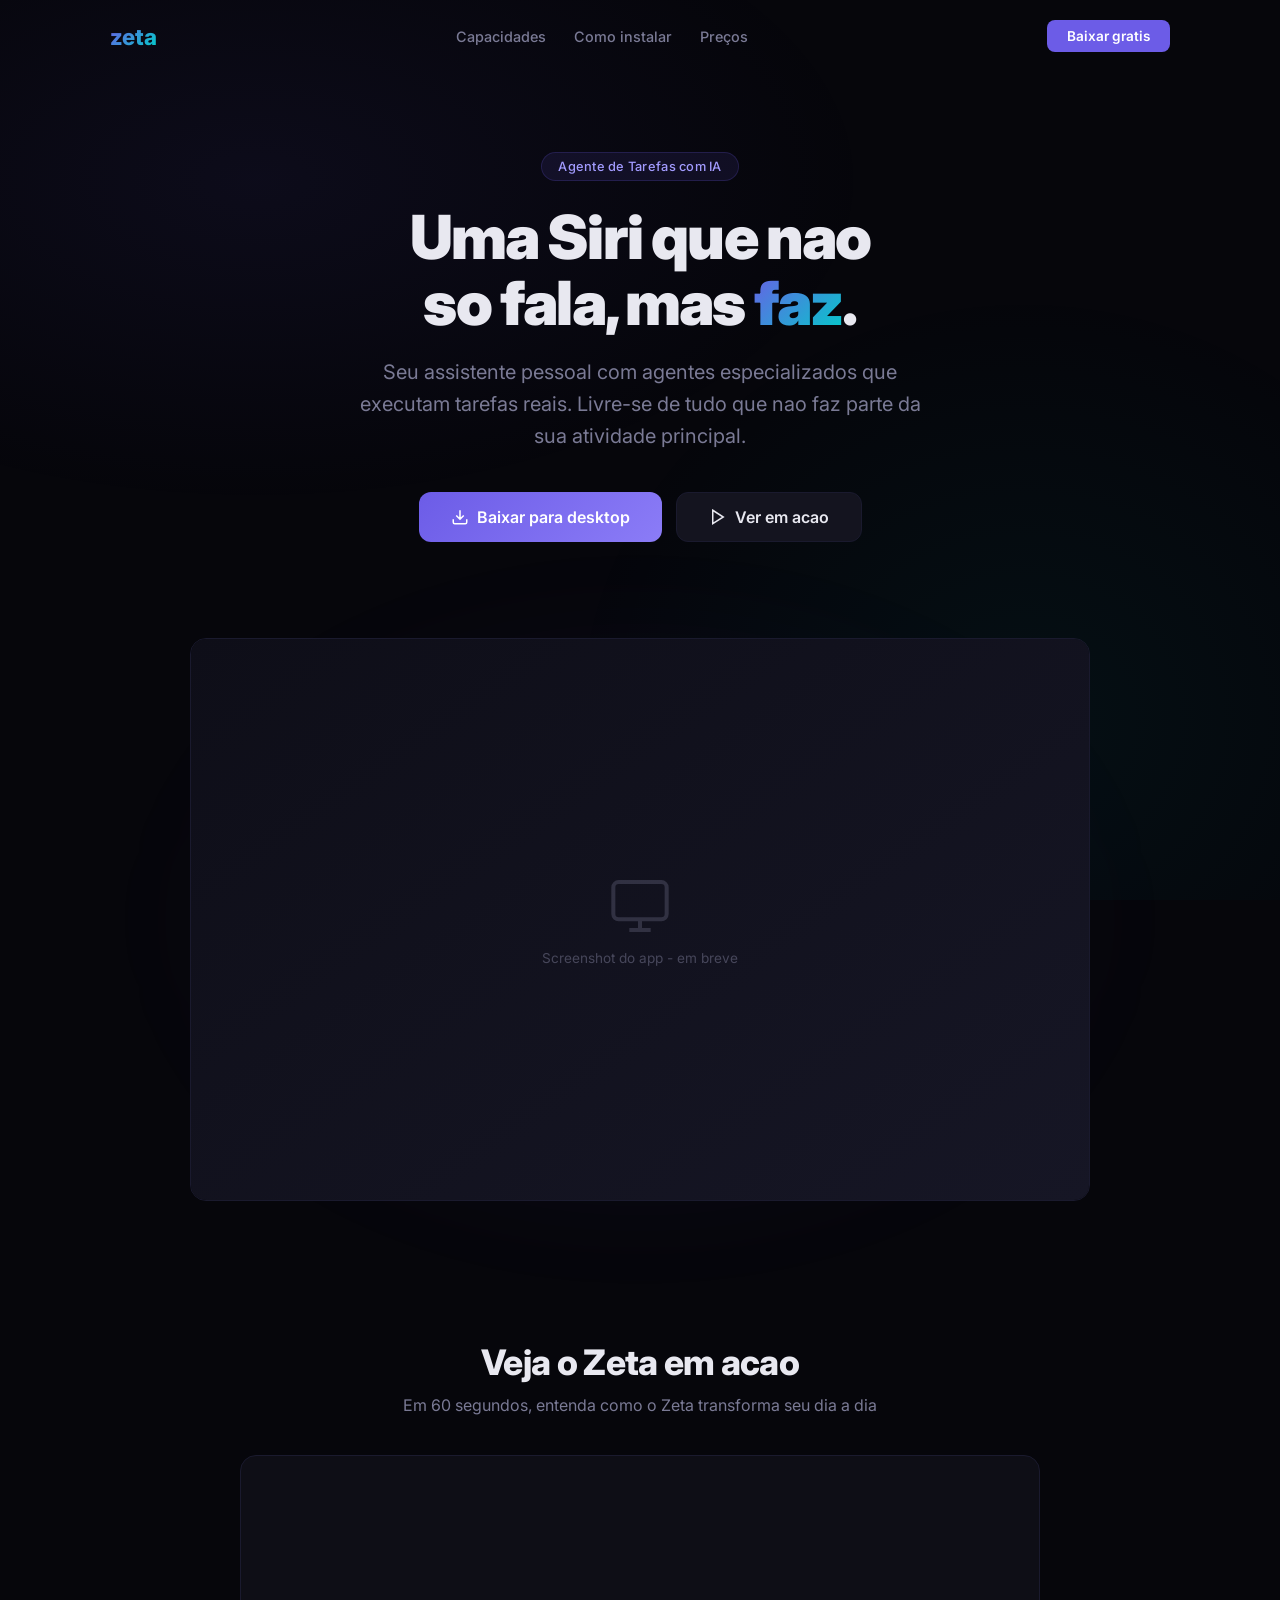
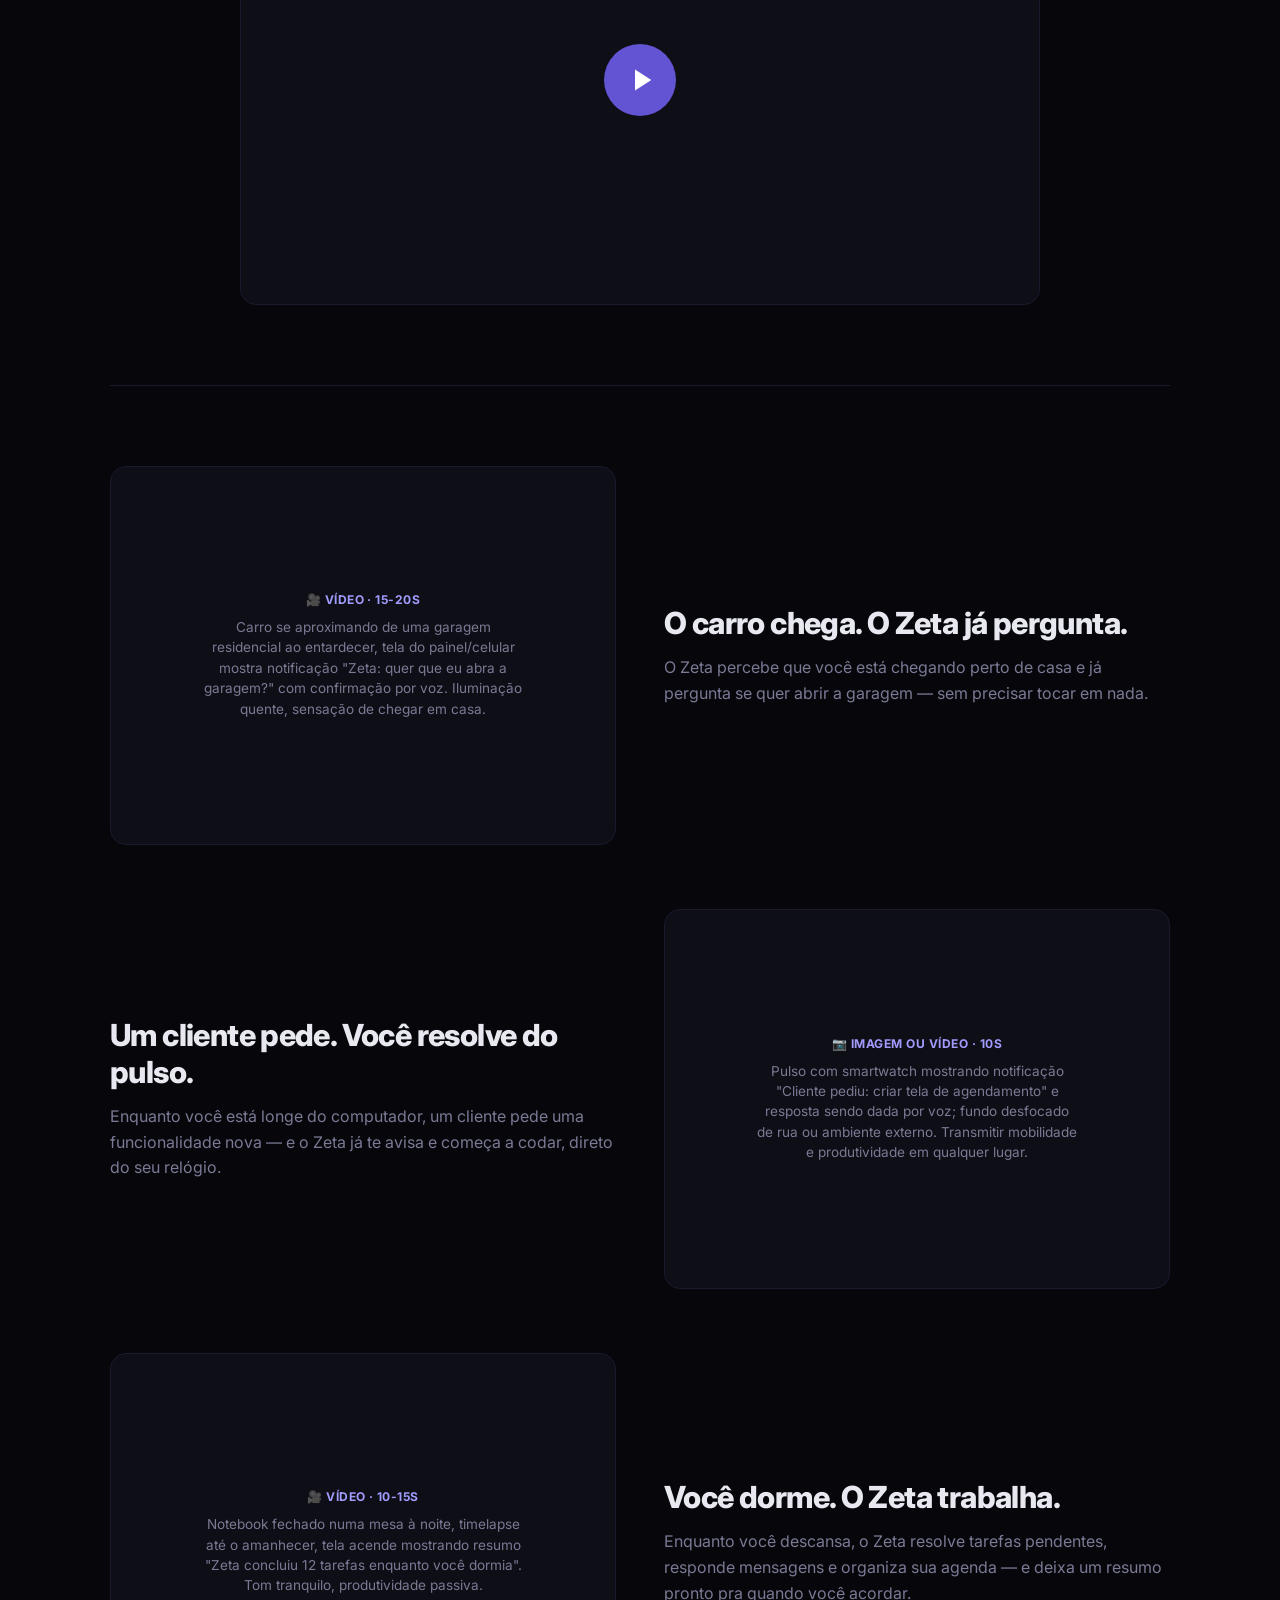
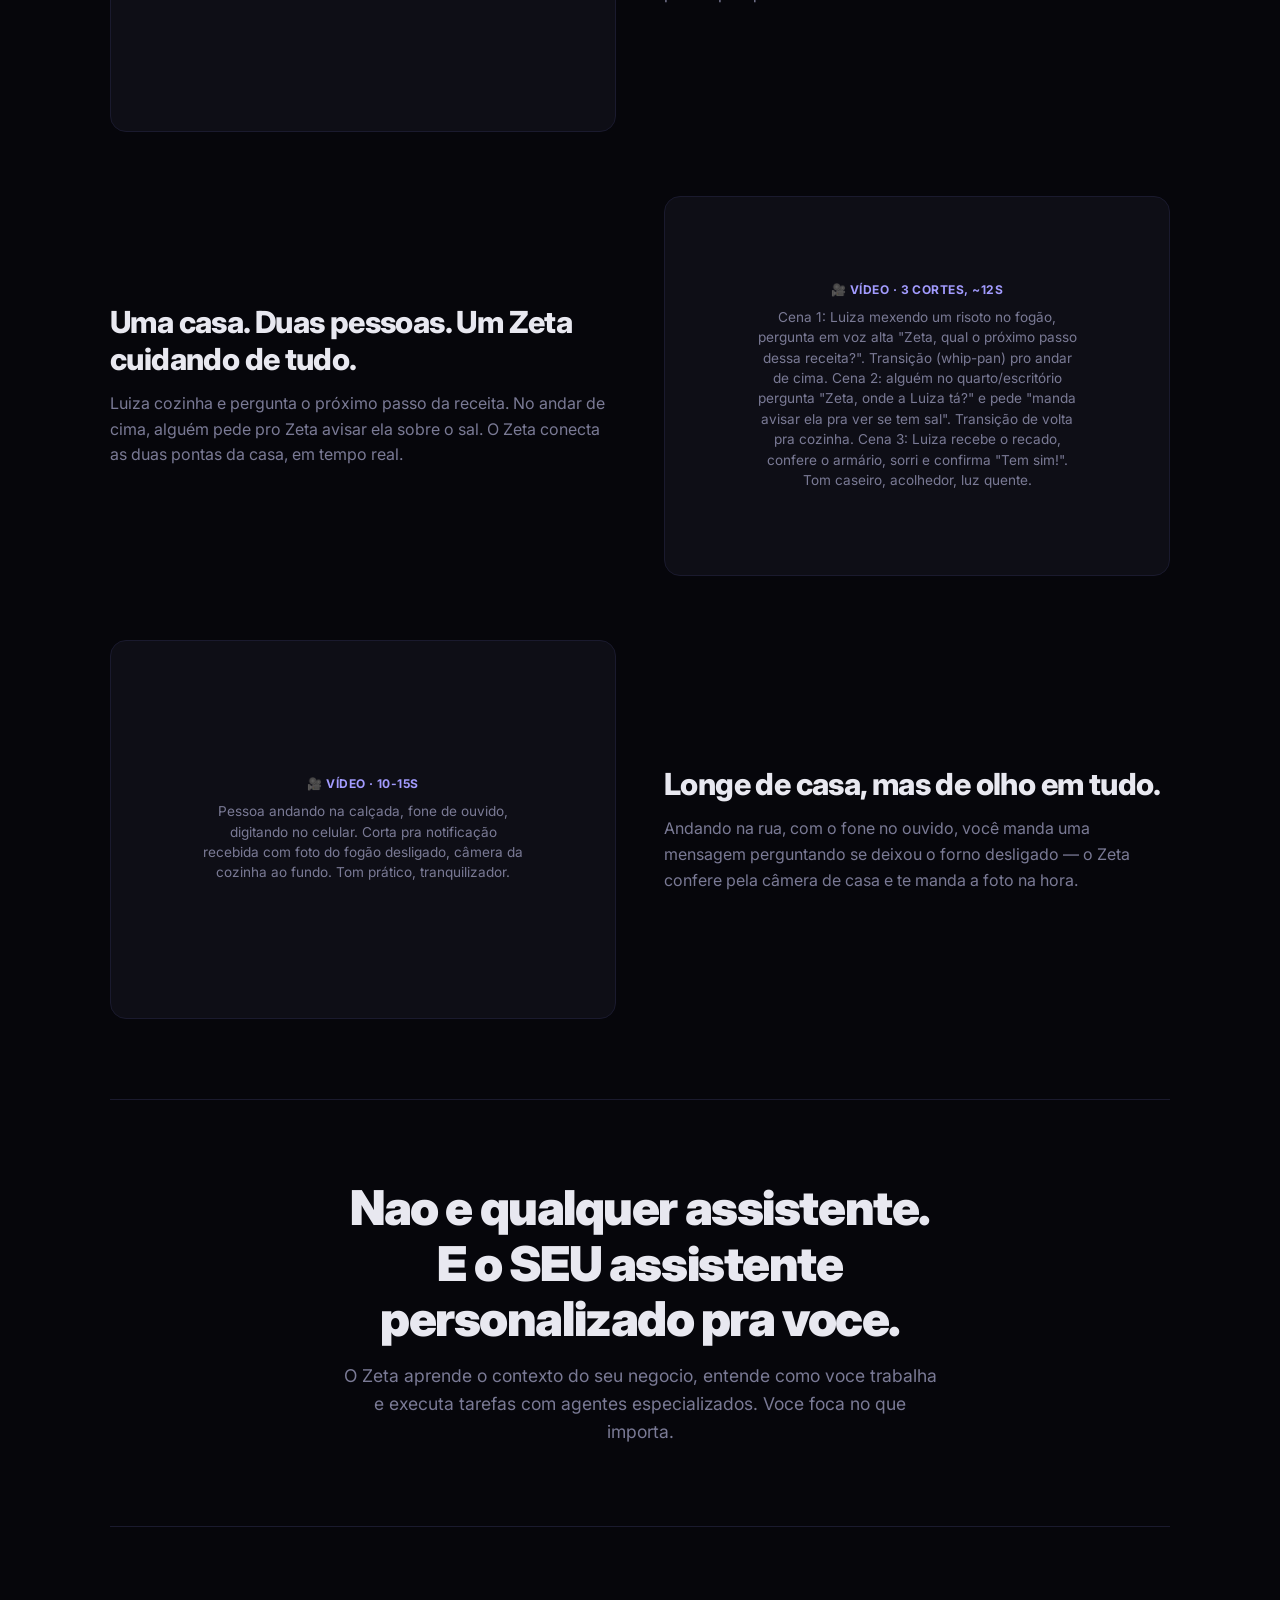
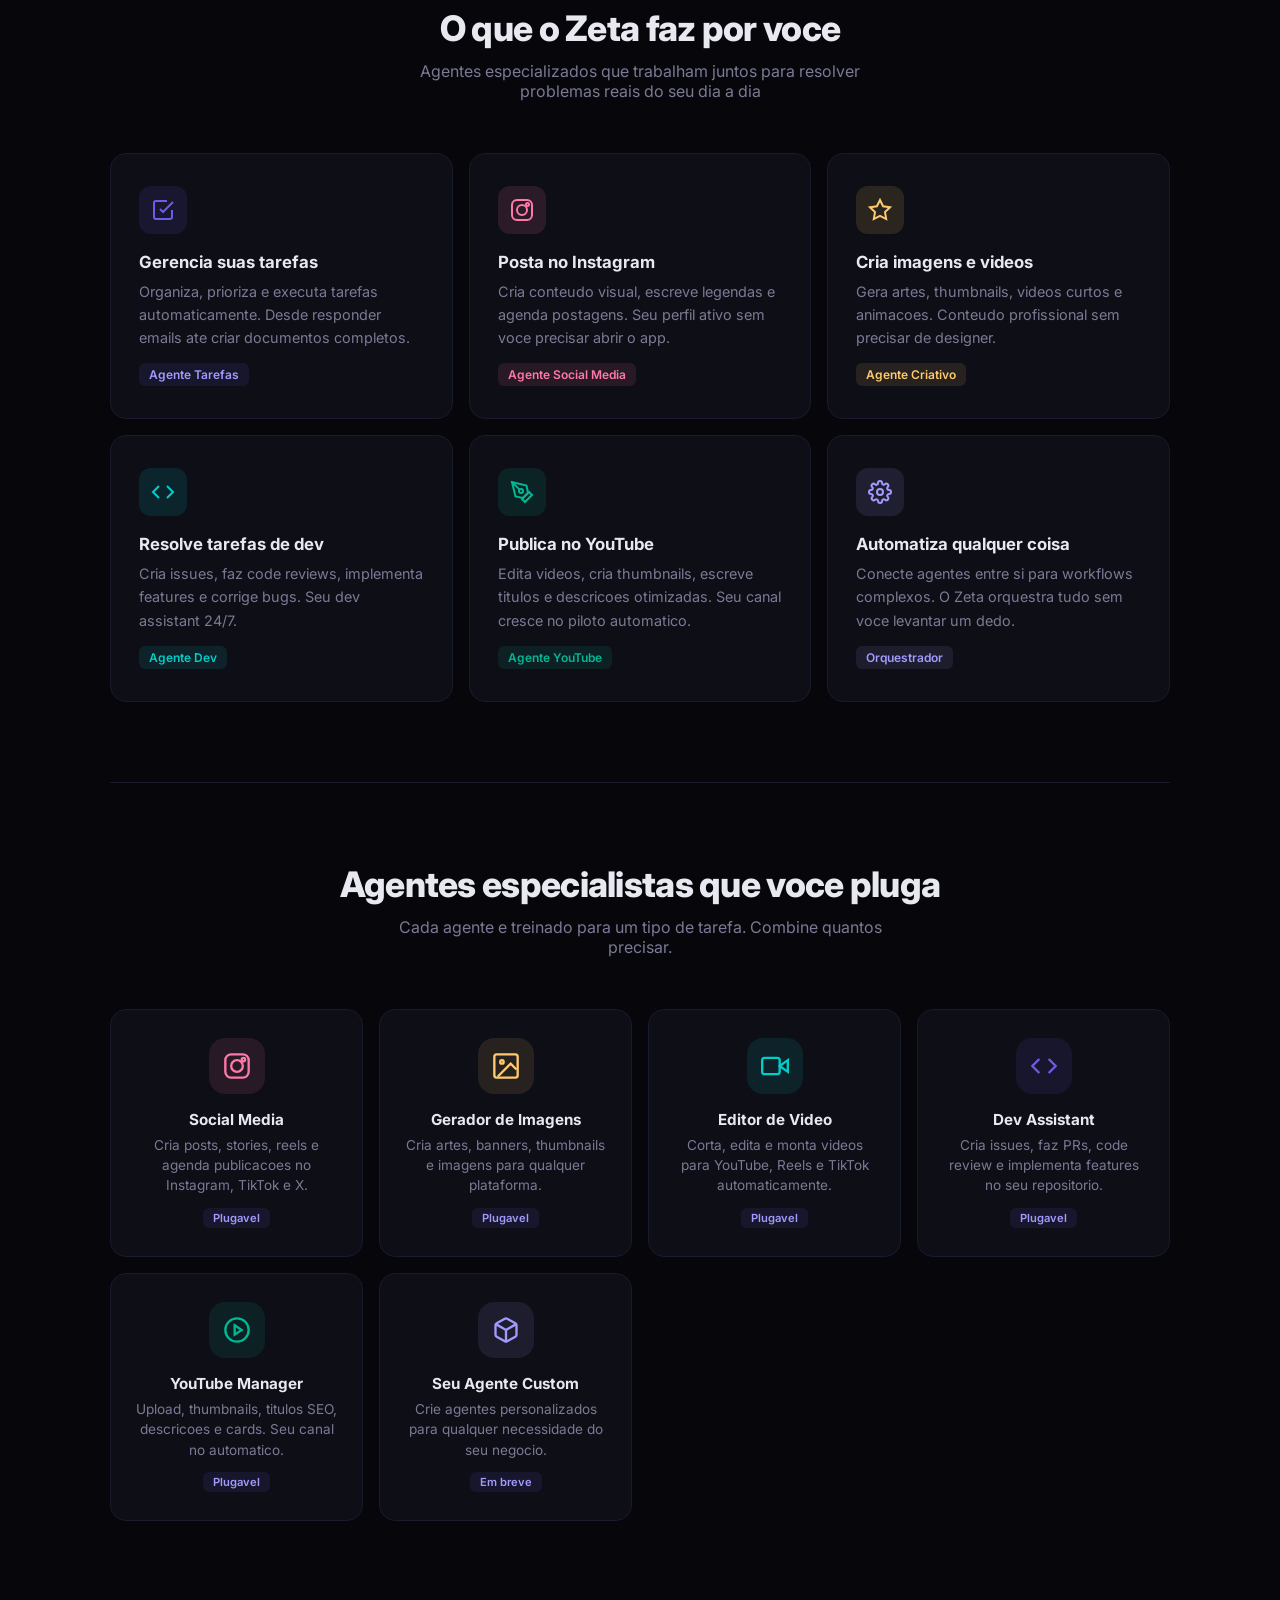
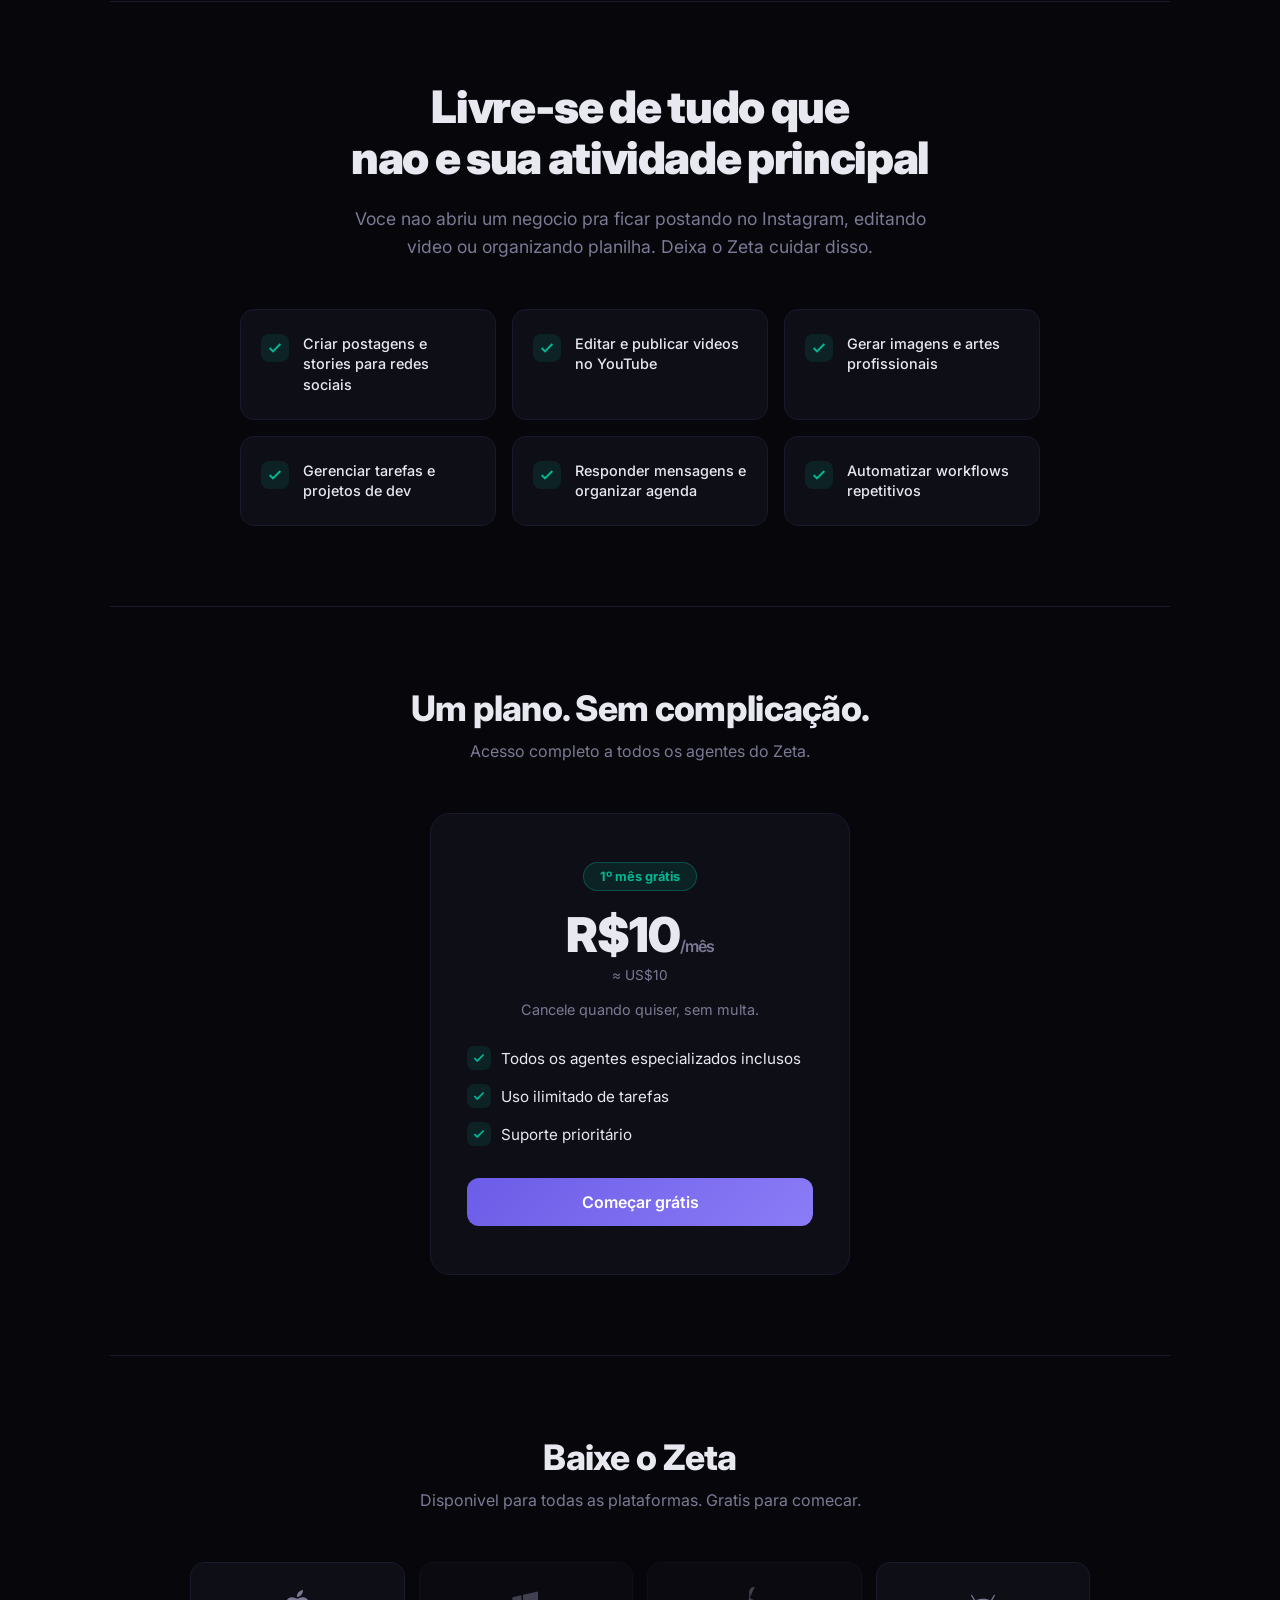
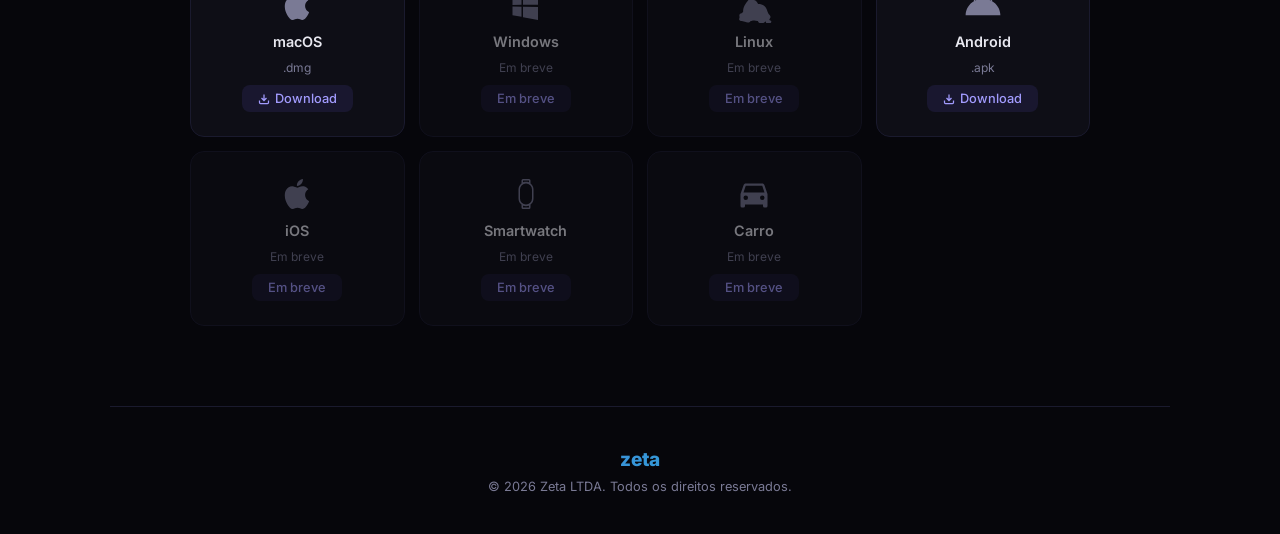
==== commit a1c33315: "feat: add smartwatch and carro to download grid" ====
--- a/index.html
+++ b/index.html
@@ -846,6 +846,24 @@
                     <span class="file-info">Em breve</span>
                     <span class="dl-btn">Em breve</span>
                 </a>
+
+                <a href="#" class="download-card" style="opacity: 0.5; pointer-events: none;">
+                    <div class="dl-icon">
+                        <svg viewBox="0 0 24 24"><path d="M15 5V3a1 1 0 00-1-1h-4a1 1 0 00-1 1v2a5 5 0 00-2 4v6a5 5 0 002 4v2a1 1 0 001 1h4a1 1 0 001-1v-2a5 5 0 002-4V9a5 5 0 00-2-4zm-5-2h4v1.09c-.65-.15-1.32-.24-2-.24s-1.35.09-2 .24V3zm4 18h-4v-1.09c.65.15 1.32.24 2 .24s1.35-.09 2-.24V21zm2-6a4 4 0 01-4 4h0a4 4 0 01-4-4V9a4 4 0 014-4h0a4 4 0 014 4v6z"/></svg>
+                    </div>
+                    <span class="platform-name">Smartwatch</span>
+                    <span class="file-info">Em breve</span>
+                    <span class="dl-btn">Em breve</span>
+                </a>
+
+                <a href="#" class="download-card" style="opacity: 0.5; pointer-events: none;">
+                    <div class="dl-icon">
+                        <svg viewBox="0 0 24 24"><path d="M18.92 6.01C18.72 5.42 18.16 5 17.5 5h-11c-.66 0-1.21.42-1.42 1.01L3 12v8a1 1 0 001 1h1a1 1 0 001-1v-1h12v1a1 1 0 001 1h1a1 1 0 001-1v-8l-2.08-5.99zM6.5 16A1.5 1.5 0 118 14.5 1.5 1.5 0 016.5 16zm11 0a1.5 1.5 0 111.5-1.5 1.5 1.5 0 01-1.5 1.5zM5 11l1.5-4.5h11L19 11z"/></svg>
+                    </div>
+                    <span class="platform-name">Carro</span>
+                    <span class="file-info">Em breve</span>
+                    <span class="dl-btn">Em breve</span>
+                </a>
             </div>
         </section>
 
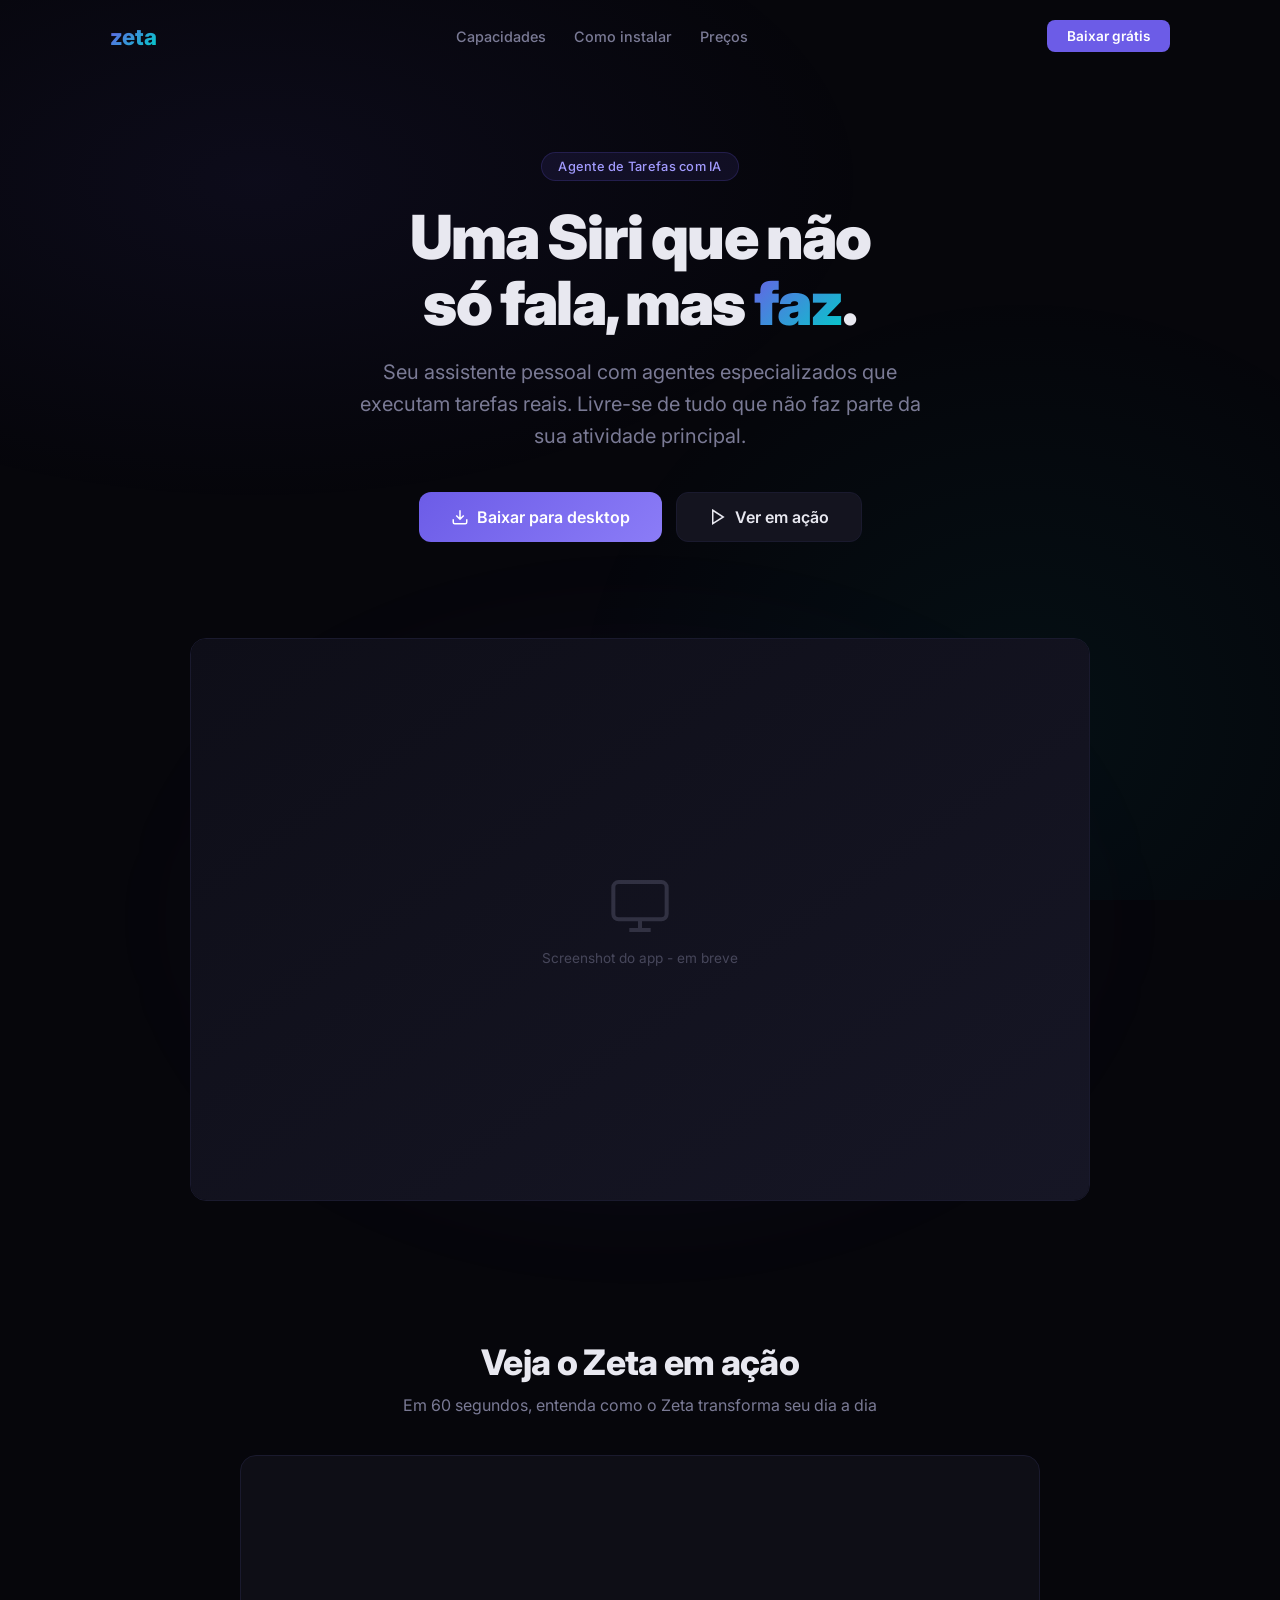
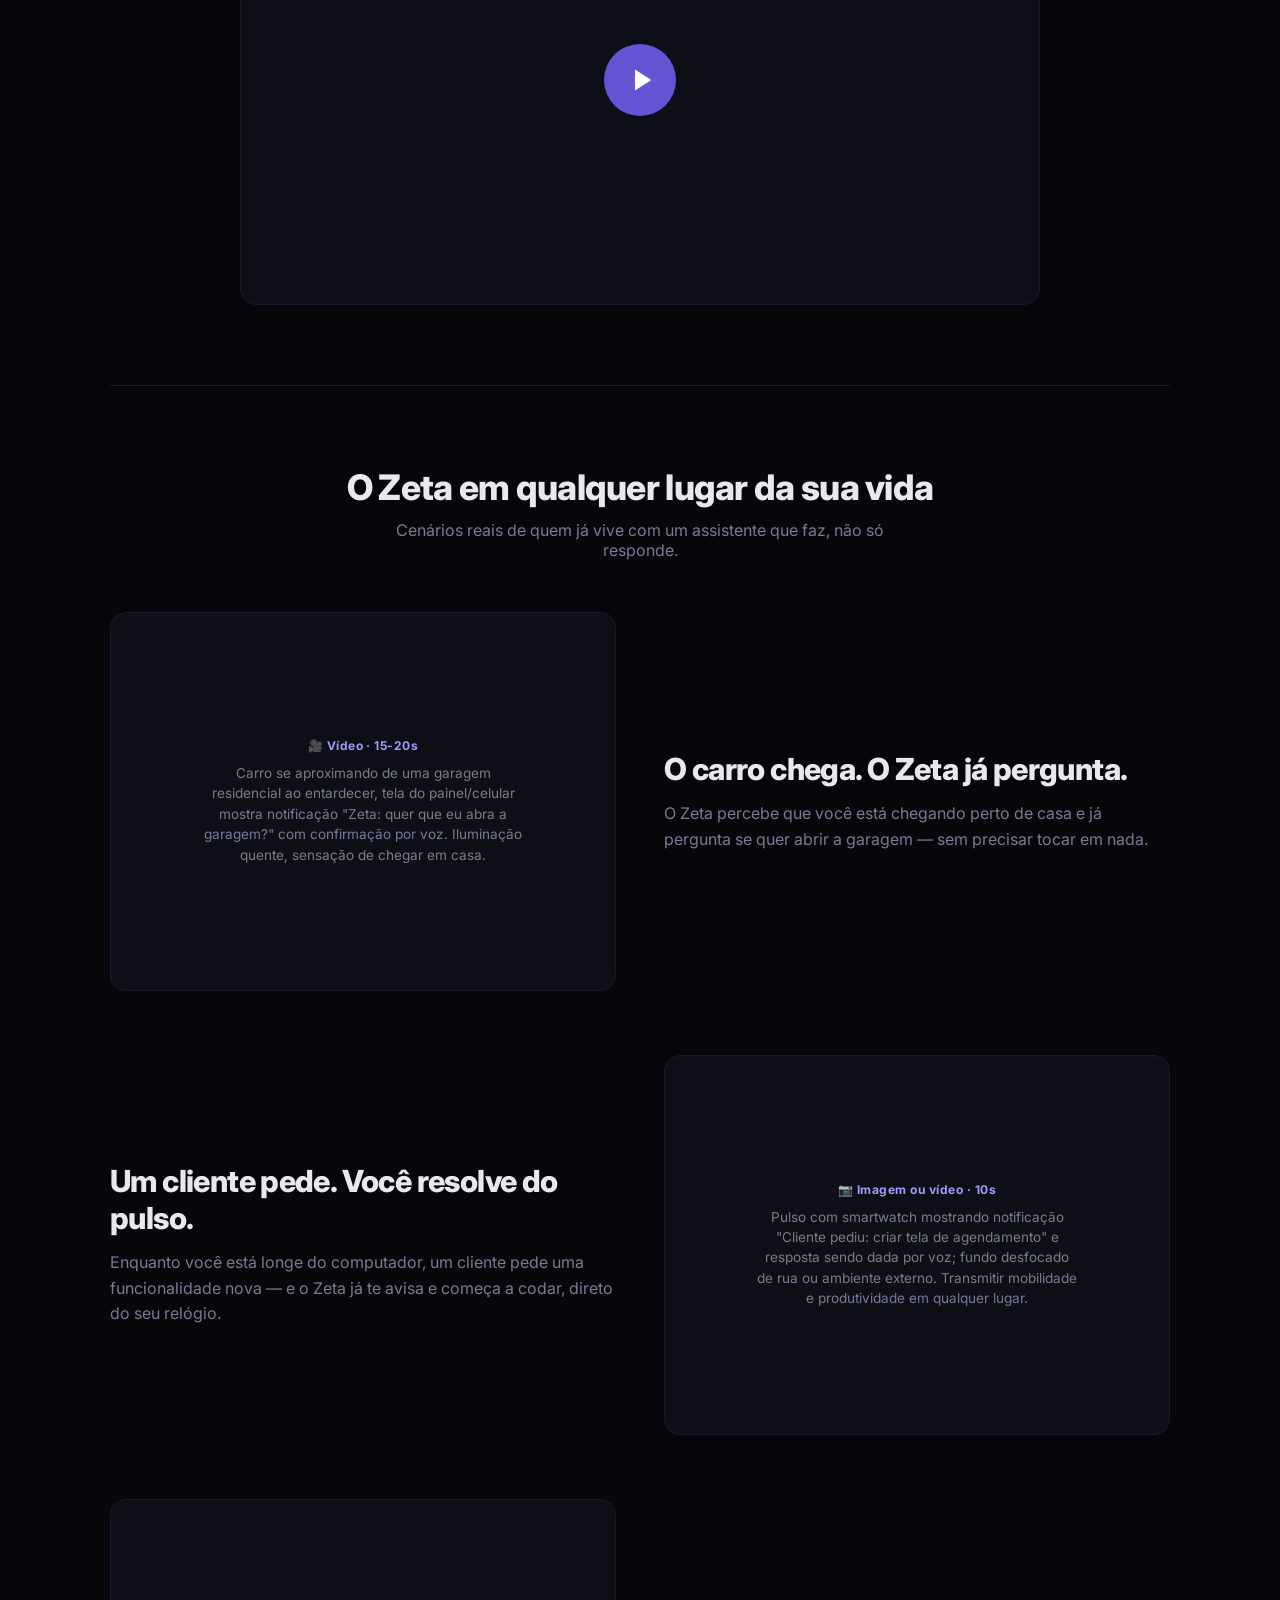
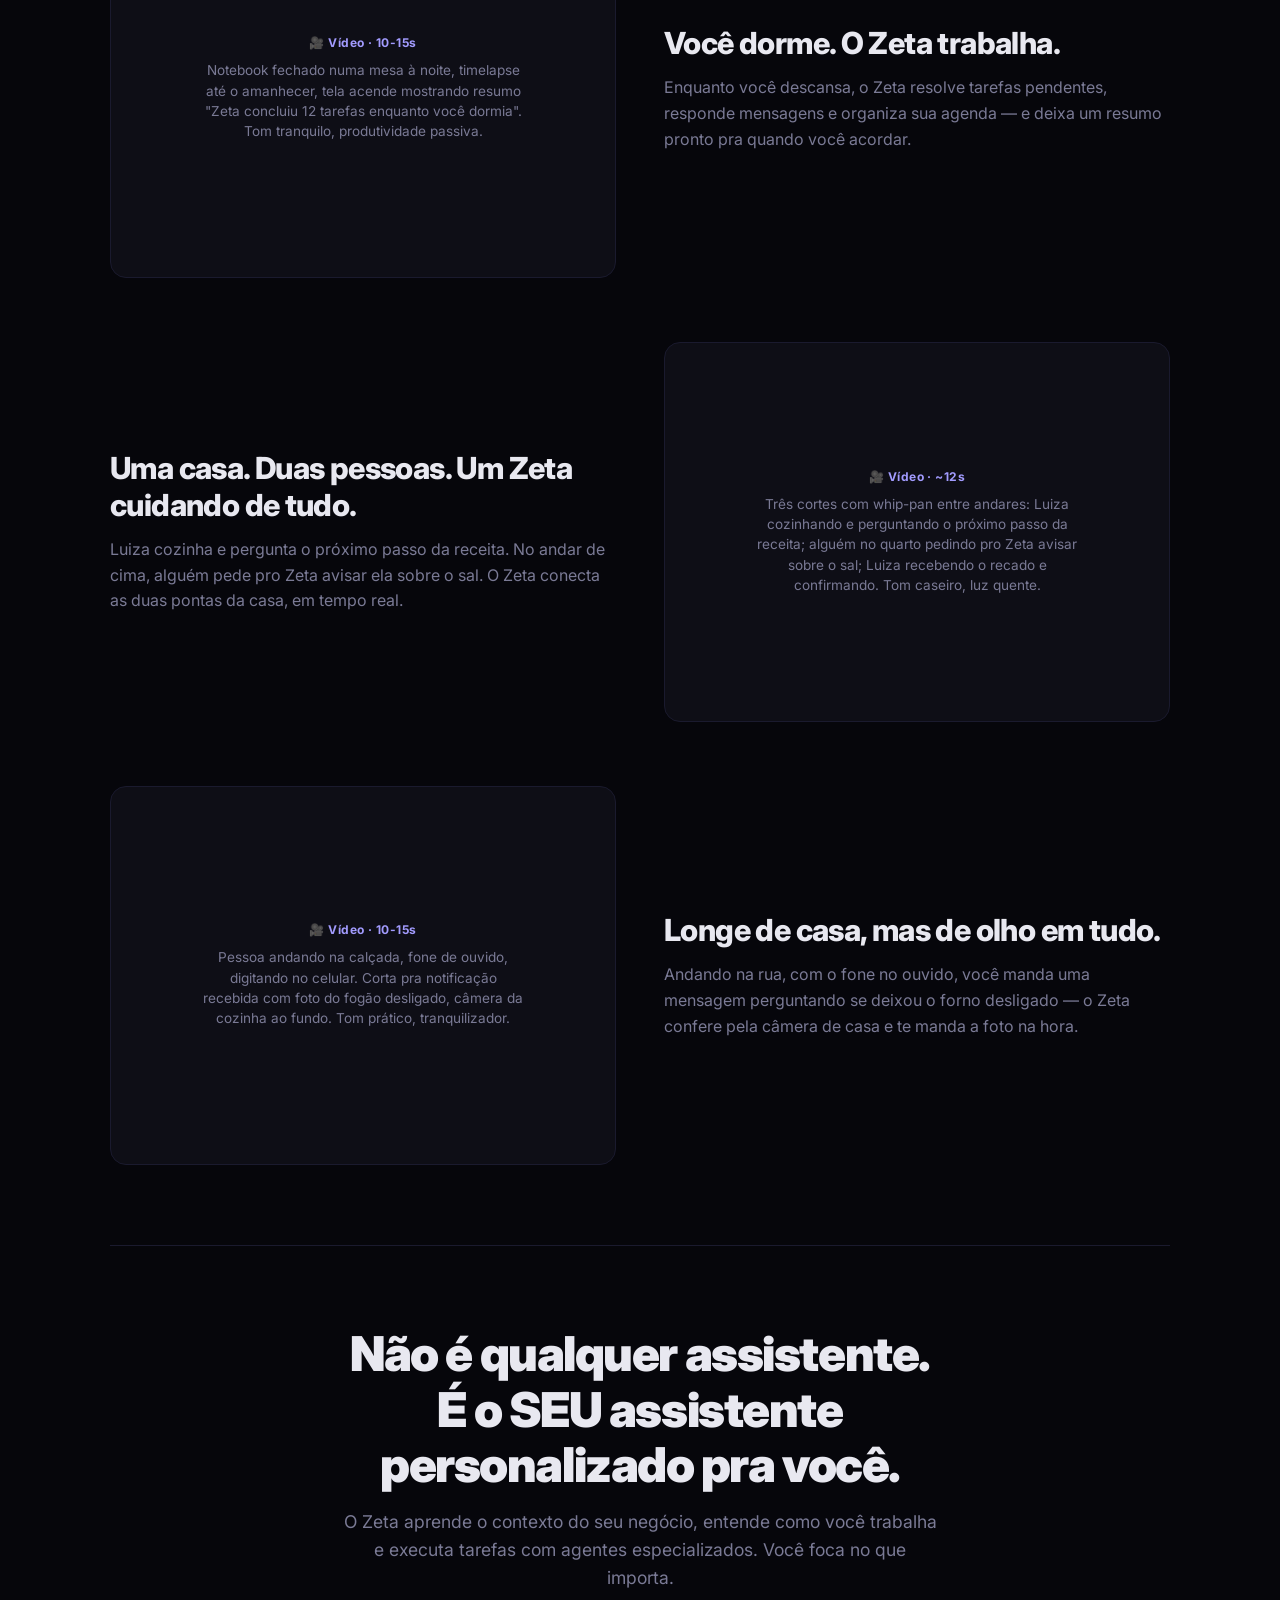
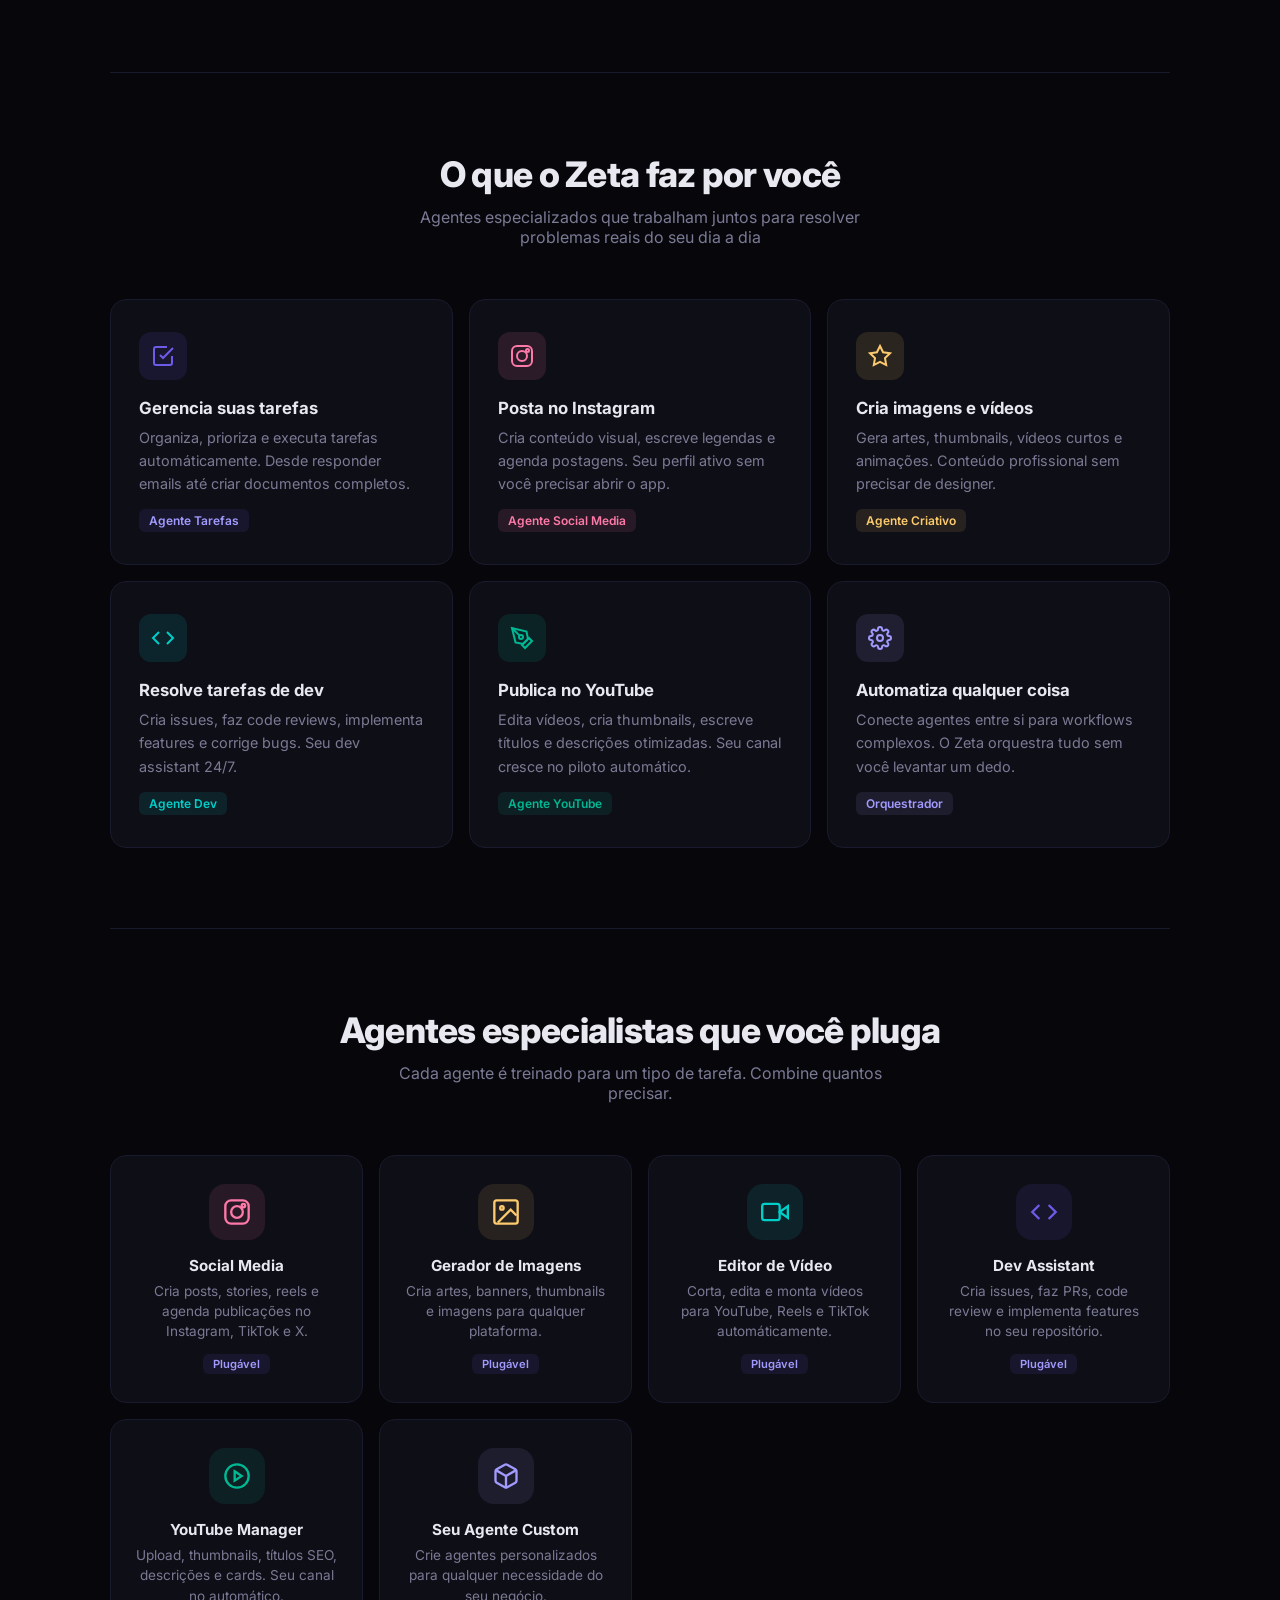
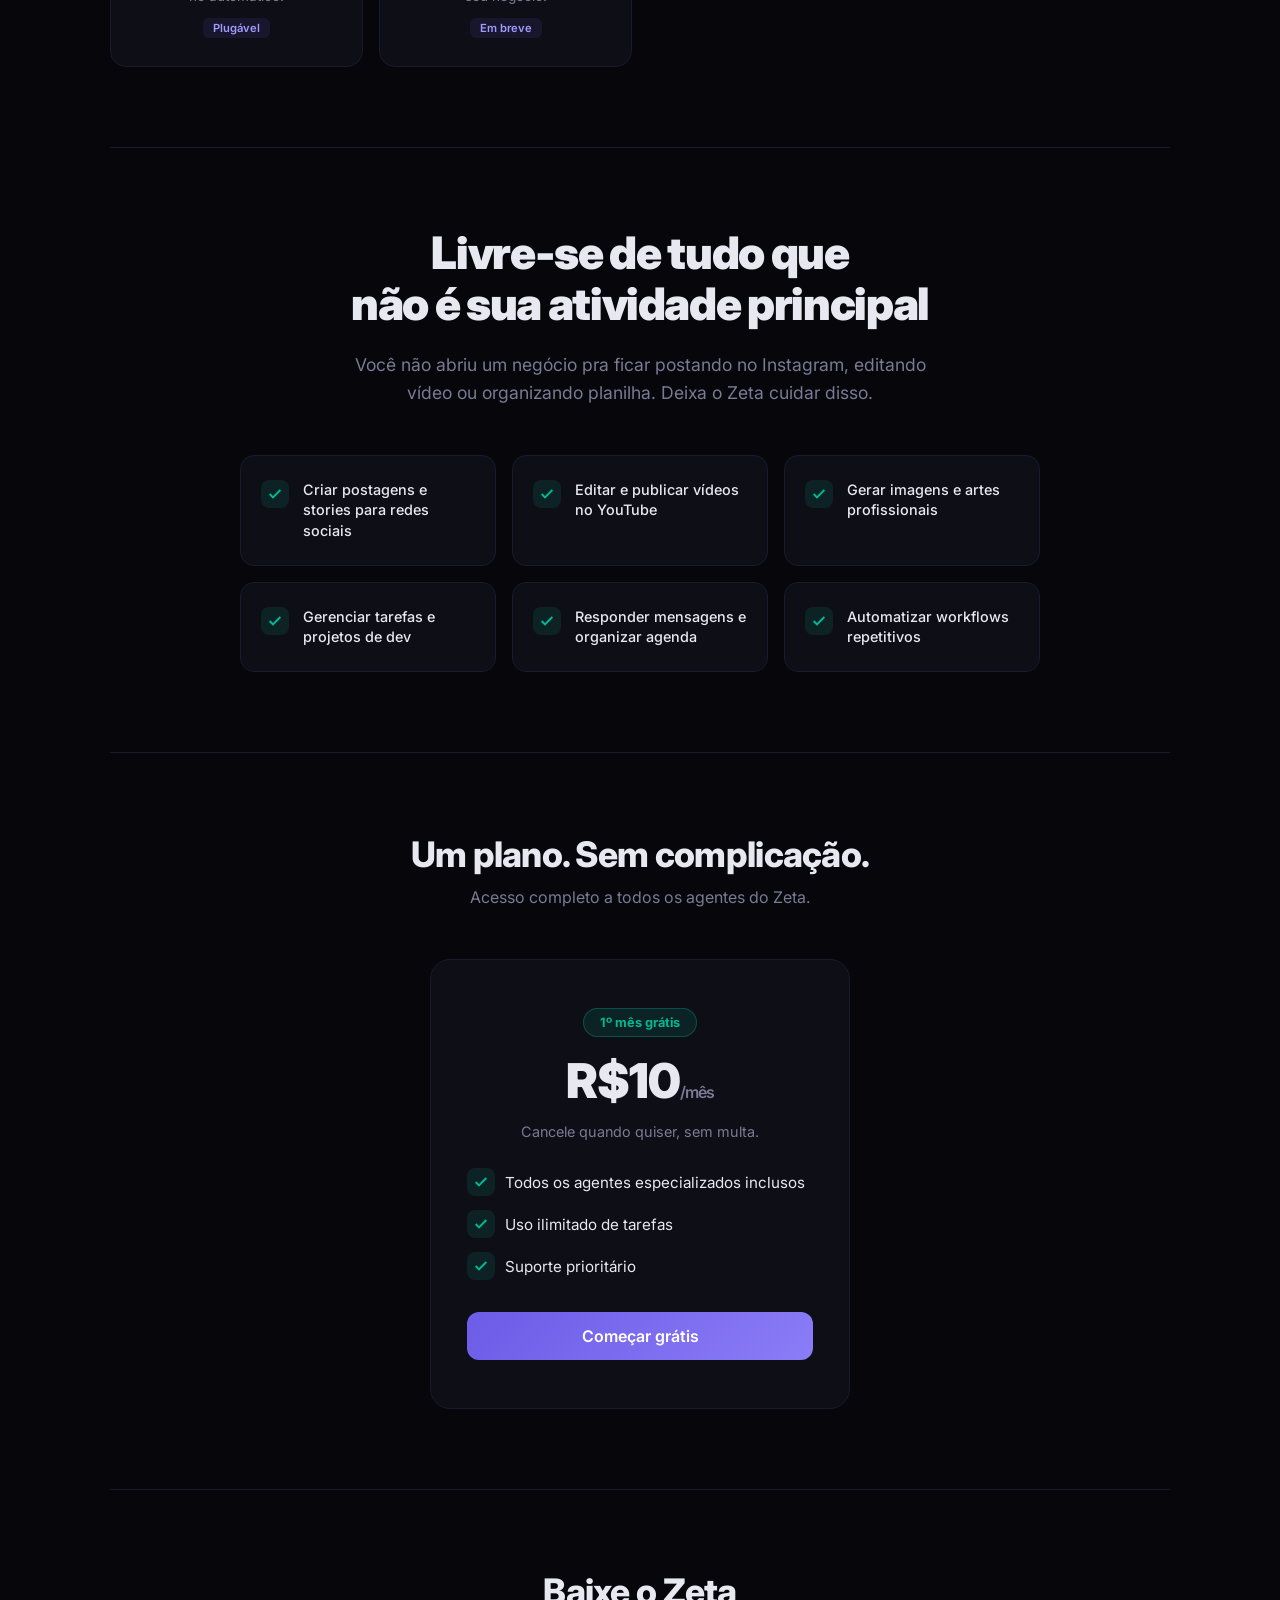
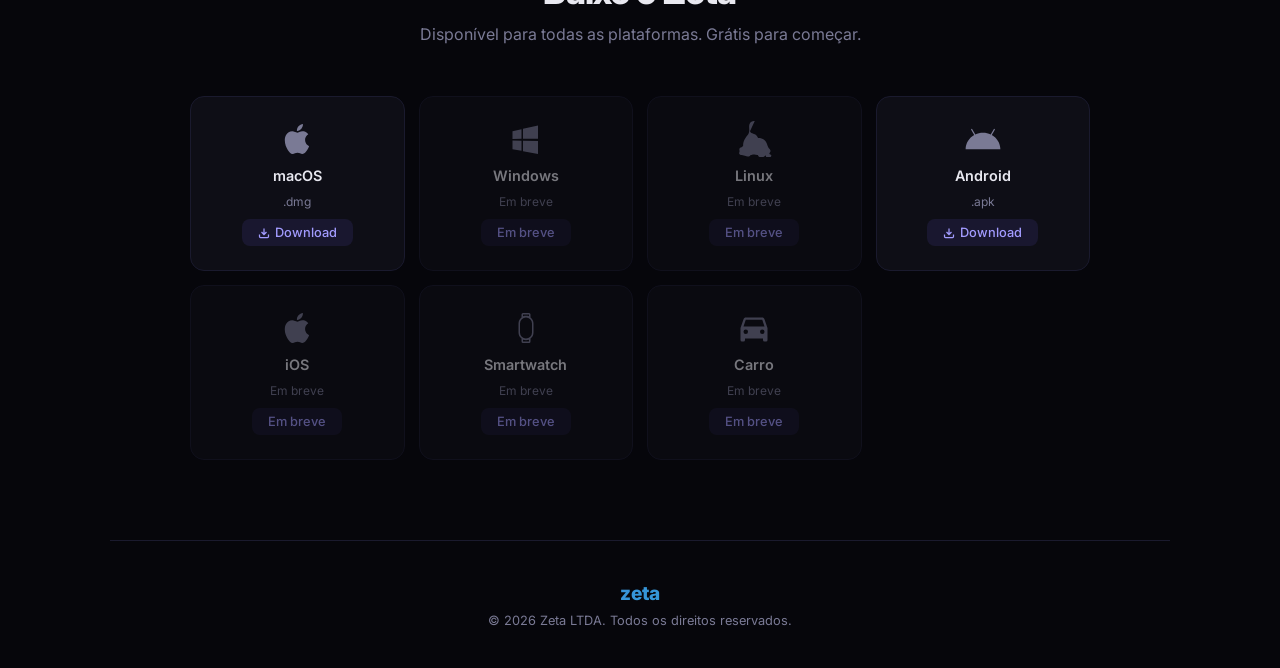
==== commit 5d32e8f6: "fix: consolidated review pass on landing page copy and markup Accents restored across the original P" ====
--- a/index.html
+++ b/index.html
@@ -4,7 +4,7 @@
     <meta charset="UTF-8">
     <meta name="viewport" content="width=device-width, initial-scale=1.0">
     <title>Zeta - Seu Assistente Personalizado</title>
-    <meta name="description" content="Zeta - Uma Siri que nao so fala, mas faz. Agentes de IA especializados que trabalham por voce.">
+    <meta name="description" content="Zeta - Uma Siri que não só fala, mas faz. Agentes de IA especializados que trabalham por você.">
     <link rel="preconnect" href="https://fonts.googleapis.com">
     <link rel="preconnect" href="https://fonts.gstatic.com" crossorigin>
     <link href="https://fonts.googleapis.com/css2?family=Inter:wght@400;500;600;700;800;900&display=swap" rel="stylesheet">
@@ -192,12 +192,11 @@
             aspect-ratio: 4/3; background: var(--surface); border: 1px solid var(--border);
             border-radius: 16px; display: flex; flex-direction: column; align-items: center;
             justify-content: center; text-align: center; padding: 28px; gap: 10px;
-            color: var(--text-muted); transition: border-color 0.3s;
-        }
-        .scenario-media-frame:hover { border-color: var(--border-hover); }
+            color: var(--text-muted);
+        }
         .scenario-media-frame .media-type {
             font-size: 0.75rem; font-weight: 700; letter-spacing: 0.04em;
-            text-transform: uppercase; color: var(--accent-light);
+            color: var(--accent-light);
         }
         .scenario-media-frame p { font-size: 0.85rem; line-height: 1.5; max-width: 320px; }
         .scenario-text h3 {
@@ -352,7 +351,6 @@
             font-size: 3rem; font-weight: 900; letter-spacing: -0.02em; line-height: 1;
         }
         .pricing-amount .period { font-size: 1rem; font-weight: 600; color: var(--text-muted); }
-        .pricing-usd-note { color: var(--text-muted); font-size: 0.85rem; margin-top: 8px; }
         .pricing-cancel { color: var(--text-muted); font-size: 0.9rem; margin: 18px 0 28px; }
         .pricing-benefits {
             list-style: none; text-align: left; display: flex; flex-direction: column;
@@ -360,17 +358,13 @@
         }
         .pricing-benefits li { display: flex; align-items: center; gap: 10px; font-size: 0.95rem; }
         .pricing-benefits li .check {
-            flex-shrink: 0; width: 24px; height: 24px; border-radius: 7px;
+            flex-shrink: 0; width: 28px; height: 28px; border-radius: 8px;
             background: rgba(0, 184, 148, 0.12); display: flex; align-items: center; justify-content: center;
         }
         .pricing-benefits li .check svg { stroke: var(--green); }
         .pricing-cta {
-            display: inline-flex; width: 100%; justify-content: center;
-            padding: 14px 32px; border-radius: 12px; font-size: 1rem; font-weight: 600;
-            background: linear-gradient(135deg, var(--accent), #8b7cf7); color: #fff;
-            text-decoration: none; transition: transform 0.2s, box-shadow 0.2s;
-        }
-        .pricing-cta:hover { transform: translateY(-2px); box-shadow: 0 8px 32px var(--accent-glow); }
+            width: 100%; justify-content: center;
+        }
 
         /* ── DOWNLOADS ── */
         .downloads {
@@ -438,7 +432,6 @@
         @media (max-width: 420px) {
             .container { padding: 0 16px; }
             .agents-grid { grid-template-columns: 1fr; }
-            .download-grid { grid-template-columns: 1fr 1fr; }
         }
     </style>
 </head>
@@ -454,18 +447,18 @@
                 <a href="#download">Como instalar</a>
                 <a href="#precos">Preços</a>
             </div>
-            <a href="#download" class="nav-cta">Baixar gratis</a>
+            <a href="#download" class="nav-cta">Baixar grátis</a>
         </nav>
 
         <!-- HERO -->
         <section class="hero">
             <div class="badge">Agente de Tarefas com IA</div>
             <h1>
-                Uma Siri que nao<br>so fala, mas <span class="gradient">faz</span>.
+                Uma Siri que não<br>só fala, mas <span class="gradient">faz</span>.
             </h1>
             <p class="hero-sub">
                 Seu assistente pessoal com agentes especializados que executam tarefas reais.
-                Livre-se de tudo que nao faz parte da sua atividade principal.
+                Livre-se de tudo que não faz parte da sua atividade principal.
             </p>
             <div class="hero-ctas">
                 <a href="#download" class="btn-primary">
@@ -474,7 +467,7 @@
                 </a>
                 <a href="#video" class="btn-secondary">
                     <svg width="18" height="18" viewBox="0 0 24 24" fill="none" stroke="currentColor" stroke-width="2"><polygon points="5 3 19 12 5 21 5 3"/></svg>
-                    Ver em acao
+                    Ver em ação
                 </a>
             </div>
         </section>
@@ -494,7 +487,7 @@
 
         <!-- VIDEO -->
         <section class="video-section" id="video">
-            <h2>Veja o Zeta em acao</h2>
+            <h2>Veja o Zeta em ação</h2>
             <p class="subtitle">Em 60 segundos, entenda como o Zeta transforma seu dia a dia</p>
             <div class="video-frame">
                 <div class="play-btn">
@@ -505,6 +498,11 @@
 
         <!-- SCENARIOS -->
         <section class="scenarios" id="cenarios">
+            <div class="section-header">
+                <h2>O Zeta em qualquer lugar da sua vida</h2>
+                <p>Cenários reais de quem já vive com um assistente que faz, não só responde.</p>
+            </div>
+
             <div class="scenario-panel">
                 <div class="scenario-media">
                     <div class="scenario-media-frame">
@@ -547,8 +545,8 @@
             <div class="scenario-panel reverse">
                 <div class="scenario-media">
                     <div class="scenario-media-frame">
-                        <span class="media-type">🎥 Vídeo · 3 cortes, ~12s</span>
-                        <p>Cena 1: Luiza mexendo um risoto no fogão, pergunta em voz alta "Zeta, qual o próximo passo dessa receita?". Transição (whip-pan) pro andar de cima. Cena 2: alguém no quarto/escritório pergunta "Zeta, onde a Luiza tá?" e pede "manda avisar ela pra ver se tem sal". Transição de volta pra cozinha. Cena 3: Luiza recebe o recado, confere o armário, sorri e confirma "Tem sim!". Tom caseiro, acolhedor, luz quente.</p>
+                        <span class="media-type">🎥 Vídeo · ~12s</span>
+                        <p>Três cortes com whip-pan entre andares: Luiza cozinhando e perguntando o próximo passo da receita; alguém no quarto pedindo pro Zeta avisar sobre o sal; Luiza recebendo o recado e confirmando. Tom caseiro, luz quente.</p>
                     </div>
                 </div>
                 <div class="scenario-text">
@@ -573,17 +571,17 @@
 
         <!-- TAGLINE -->
         <section class="tagline-section">
-            <h2>Nao e qualquer assistente.<br>E o <span class="gradient">SEU</span> assistente<br>personalizado pra voce.</h2>
+            <h2>Não é qualquer assistente.<br>É o <span class="gradient">SEU</span> assistente<br>personalizado pra você.</h2>
             <p>
-                O Zeta aprende o contexto do seu negocio, entende como voce trabalha
-                e executa tarefas com agentes especializados. Voce foca no que importa.
+                O Zeta aprende o contexto do seu negócio, entende como você trabalha
+                e executa tarefas com agentes especializados. Você foca no que importa.
             </p>
         </section>
 
         <!-- CAPABILITIES -->
         <section class="capabilities" id="capacidades">
             <div class="section-header">
-                <h2>O que o Zeta faz por voce</h2>
+                <h2>O que o Zeta faz por você</h2>
                 <p>Agentes especializados que trabalham juntos para resolver problemas reais do seu dia a dia</p>
             </div>
 
@@ -593,7 +591,7 @@
                         <svg width="24" height="24" viewBox="0 0 24 24" fill="none" stroke="#6c5ce7" stroke-width="2"><path d="M9 11l3 3L22 4"/><path d="M21 12v7a2 2 0 01-2 2H5a2 2 0 01-2-2V5a2 2 0 012-2h11"/></svg>
                     </div>
                     <h3>Gerencia suas tarefas</h3>
-                    <p>Organiza, prioriza e executa tarefas automaticamente. Desde responder emails ate criar documentos completos.</p>
+                    <p>Organiza, prioriza e executa tarefas automáticamente. Desde responder emails até criar documentos completos.</p>
                     <span class="tag tag-tasks">Agente Tarefas</span>
                 </div>
 
@@ -602,7 +600,7 @@
                         <svg width="24" height="24" viewBox="0 0 24 24" fill="none" stroke="#fd79a8" stroke-width="2"><rect x="2" y="2" width="20" height="20" rx="5"/><circle cx="12" cy="12" r="5"/><circle cx="17.5" cy="6.5" r="1.5"/></svg>
                     </div>
                     <h3>Posta no Instagram</h3>
-                    <p>Cria conteudo visual, escreve legendas e agenda postagens. Seu perfil ativo sem voce precisar abrir o app.</p>
+                    <p>Cria conteúdo visual, escreve legendas e agenda postagens. Seu perfil ativo sem você precisar abrir o app.</p>
                     <span class="tag tag-social">Agente Social Media</span>
                 </div>
 
@@ -610,8 +608,8 @@
                     <div class="cap-icon icon-creative">
                         <svg width="24" height="24" viewBox="0 0 24 24" fill="none" stroke="#fdcb6e" stroke-width="2"><polygon points="12 2 15.09 8.26 22 9.27 17 14.14 18.18 21.02 12 17.77 5.82 21.02 7 14.14 2 9.27 8.91 8.26 12 2"/></svg>
                     </div>
-                    <h3>Cria imagens e videos</h3>
-                    <p>Gera artes, thumbnails, videos curtos e animacoes. Conteudo profissional sem precisar de designer.</p>
+                    <h3>Cria imagens e vídeos</h3>
+                    <p>Gera artes, thumbnails, vídeos curtos e animações. Conteúdo profissional sem precisar de designer.</p>
                     <span class="tag tag-creative">Agente Criativo</span>
                 </div>
 
@@ -629,7 +627,7 @@
                         <svg width="24" height="24" viewBox="0 0 24 24" fill="none" stroke="#00b894" stroke-width="2"><path d="M12 19l7-7 3 3-7 7-3-3z"/><path d="M18 13l-1.5-7.5L2 2l3.5 14.5L13 18l5-5z"/><path d="M2 2l7.586 7.586"/><circle cx="11" cy="11" r="2"/></svg>
                     </div>
                     <h3>Publica no YouTube</h3>
-                    <p>Edita videos, cria thumbnails, escreve titulos e descricoes otimizadas. Seu canal cresce no piloto automatico.</p>
+                    <p>Edita vídeos, cria thumbnails, escreve títulos e descrições otimizadas. Seu canal cresce no piloto automático.</p>
                     <span class="tag tag-content">Agente YouTube</span>
                 </div>
 
@@ -638,7 +636,7 @@
                         <svg width="24" height="24" viewBox="0 0 24 24" fill="none" stroke="#a29bfe" stroke-width="2"><circle cx="12" cy="12" r="3"/><path d="M19.4 15a1.65 1.65 0 00.33 1.82l.06.06a2 2 0 010 2.83 2 2 0 01-2.83 0l-.06-.06a1.65 1.65 0 00-1.82-.33 1.65 1.65 0 00-1 1.51V21a2 2 0 01-4 0v-.09A1.65 1.65 0 009 19.4a1.65 1.65 0 00-1.82.33l-.06.06a2 2 0 01-2.83-2.83l.06-.06A1.65 1.65 0 004.68 15a1.65 1.65 0 00-1.51-1H3a2 2 0 010-4h.09A1.65 1.65 0 004.6 9a1.65 1.65 0 00-.33-1.82l-.06-.06a2 2 0 012.83-2.83l.06.06A1.65 1.65 0 009 4.68a1.65 1.65 0 001-1.51V3a2 2 0 014 0v.09a1.65 1.65 0 001 1.51 1.65 1.65 0 001.82-.33l.06-.06a2 2 0 012.83 2.83l-.06.06A1.65 1.65 0 0019.4 9a1.65 1.65 0 001.51 1H21a2 2 0 010 4h-.09a1.65 1.65 0 00-1.51 1z"/></svg>
                     </div>
                     <h3>Automatiza qualquer coisa</h3>
-                    <p>Conecte agentes entre si para workflows complexos. O Zeta orquestra tudo sem voce levantar um dedo.</p>
+                    <p>Conecte agentes entre si para workflows complexos. O Zeta orquestra tudo sem você levantar um dedo.</p>
                     <span class="tag tag-auto">Orquestrador</span>
                 </div>
             </div>
@@ -647,8 +645,8 @@
         <!-- SPECIALIST AGENTS -->
         <section class="agents" id="agentes">
             <div class="section-header">
-                <h2>Agentes especialistas que voce pluga</h2>
-                <p>Cada agente e treinado para um tipo de tarefa. Combine quantos precisar.</p>
+                <h2>Agentes especialistas que você pluga</h2>
+                <p>Cada agente é treinado para um tipo de tarefa. Combine quantos precisar.</p>
             </div>
 
             <div class="agents-grid">
@@ -657,8 +655,8 @@
                         <svg width="28" height="28" viewBox="0 0 24 24" fill="none" stroke="#fd79a8" stroke-width="2"><rect x="2" y="2" width="20" height="20" rx="5"/><circle cx="12" cy="12" r="5"/><circle cx="17.5" cy="6.5" r="1.5"/></svg>
                     </div>
                     <h3>Social Media</h3>
-                    <p>Cria posts, stories, reels e agenda publicacoes no Instagram, TikTok e X.</p>
-                    <span class="agent-badge">Plugavel</span>
+                    <p>Cria posts, stories, reels e agenda publicações no Instagram, TikTok e X.</p>
+                    <span class="agent-badge">Plugável</span>
                 </div>
 
                 <div class="agent-card">
@@ -667,16 +665,16 @@
                     </div>
                     <h3>Gerador de Imagens</h3>
                     <p>Cria artes, banners, thumbnails e imagens para qualquer plataforma.</p>
-                    <span class="agent-badge">Plugavel</span>
+                    <span class="agent-badge">Plugável</span>
                 </div>
 
                 <div class="agent-card">
                     <div class="agent-avatar" style="background: rgba(0,206,201,0.1);">
                         <svg width="28" height="28" viewBox="0 0 24 24" fill="none" stroke="#00cec9" stroke-width="2"><polygon points="23 7 16 12 23 17 23 7"/><rect x="1" y="5" width="15" height="14" rx="2"/></svg>
                     </div>
-                    <h3>Editor de Video</h3>
-                    <p>Corta, edita e monta videos para YouTube, Reels e TikTok automaticamente.</p>
-                    <span class="agent-badge">Plugavel</span>
+                    <h3>Editor de Vídeo</h3>
+                    <p>Corta, edita e monta vídeos para YouTube, Reels e TikTok automáticamente.</p>
+                    <span class="agent-badge">Plugável</span>
                 </div>
 
                 <div class="agent-card">
@@ -684,8 +682,8 @@
                         <svg width="28" height="28" viewBox="0 0 24 24" fill="none" stroke="#6c5ce7" stroke-width="2"><polyline points="16 18 22 12 16 6"/><polyline points="8 6 2 12 8 18"/></svg>
                     </div>
                     <h3>Dev Assistant</h3>
-                    <p>Cria issues, faz PRs, code review e implementa features no seu repositorio.</p>
-                    <span class="agent-badge">Plugavel</span>
+                    <p>Cria issues, faz PRs, code review e implementa features no seu repositório.</p>
+                    <span class="agent-badge">Plugável</span>
                 </div>
 
                 <div class="agent-card">
@@ -693,8 +691,8 @@
                         <svg width="28" height="28" viewBox="0 0 24 24" fill="none" stroke="#00b894" stroke-width="2"><circle cx="12" cy="12" r="10"/><polygon points="10 8 16 12 10 16 10 8"/></svg>
                     </div>
                     <h3>YouTube Manager</h3>
-                    <p>Upload, thumbnails, titulos SEO, descricoes e cards. Seu canal no automatico.</p>
-                    <span class="agent-badge">Plugavel</span>
+                    <p>Upload, thumbnails, títulos SEO, descrições e cards. Seu canal no automático.</p>
+                    <span class="agent-badge">Plugável</span>
                 </div>
 
                 <div class="agent-card">
@@ -702,7 +700,7 @@
                         <svg width="28" height="28" viewBox="0 0 24 24" fill="none" stroke="#a29bfe" stroke-width="2"><path d="M21 16V8a2 2 0 00-1-1.73l-7-4a2 2 0 00-2 0l-7 4A2 2 0 003 8v8a2 2 0 001 1.73l7 4a2 2 0 002 0l7-4A2 2 0 0021 16z"/><polyline points="3.27 6.96 12 12.01 20.73 6.96"/><line x1="12" y1="22.08" x2="12" y2="12"/></svg>
                     </div>
                     <h3>Seu Agente Custom</h3>
-                    <p>Crie agentes personalizados para qualquer necessidade do seu negocio.</p>
+                    <p>Crie agentes personalizados para qualquer necessidade do seu negócio.</p>
                     <span class="agent-badge">Em breve</span>
                 </div>
             </div>
@@ -710,9 +708,9 @@
 
         <!-- FREE YOURSELF -->
         <section class="free-section">
-            <h2>Livre-se de tudo que<br><span class="gradient">nao e sua atividade principal</span></h2>
+            <h2>Livre-se de tudo que<br><span class="gradient">não é sua atividade principal</span></h2>
             <p>
-                Voce nao abriu um negocio pra ficar postando no Instagram, editando video ou organizando planilha.
+                Você não abriu um negócio pra ficar postando no Instagram, editando vídeo ou organizando planilha.
                 Deixa o Zeta cuidar disso.
             </p>
 
@@ -727,7 +725,7 @@
                     <div class="check">
                         <svg width="16" height="16" viewBox="0 0 24 24" fill="none" stroke-width="3"><polyline points="20 6 9 17 4 12"/></svg>
                     </div>
-                    <span>Editar e publicar videos no YouTube</span>
+                    <span>Editar e publicar vídeos no YouTube</span>
                 </div>
                 <div class="free-item">
                     <div class="check">
@@ -766,25 +764,24 @@
             <div class="pricing-card">
                 <span class="pricing-badge">1º mês grátis</span>
                 <div class="pricing-amount">R$10<span class="period">/mês</span></div>
-                <div class="pricing-usd-note">≈ US$10</div>
                 <p class="pricing-cancel">Cancele quando quiser, sem multa.</p>
 
                 <ul class="pricing-benefits">
                     <li>
-                        <span class="check"><svg width="14" height="14" viewBox="0 0 24 24" fill="none" stroke-width="3"><polyline points="20 6 9 17 4 12"/></svg></span>
+                        <span class="check"><svg width="16" height="16" viewBox="0 0 24 24" fill="none" stroke-width="3"><polyline points="20 6 9 17 4 12"/></svg></span>
                         Todos os agentes especializados inclusos
                     </li>
                     <li>
-                        <span class="check"><svg width="14" height="14" viewBox="0 0 24 24" fill="none" stroke-width="3"><polyline points="20 6 9 17 4 12"/></svg></span>
+                        <span class="check"><svg width="16" height="16" viewBox="0 0 24 24" fill="none" stroke-width="3"><polyline points="20 6 9 17 4 12"/></svg></span>
                         Uso ilimitado de tarefas
                     </li>
                     <li>
-                        <span class="check"><svg width="14" height="14" viewBox="0 0 24 24" fill="none" stroke-width="3"><polyline points="20 6 9 17 4 12"/></svg></span>
+                        <span class="check"><svg width="16" height="16" viewBox="0 0 24 24" fill="none" stroke-width="3"><polyline points="20 6 9 17 4 12"/></svg></span>
                         Suporte prioritário
                     </li>
                 </ul>
 
-                <a href="#download" class="pricing-cta">Começar grátis</a>
+                <a href="#download" class="btn-primary pricing-cta">Começar grátis</a>
             </div>
         </section>
 
@@ -792,7 +789,7 @@
         <section class="downloads" id="download">
             <div class="section-header">
                 <h2>Baixe o Zeta</h2>
-                <p>Disponivel para todas as plataformas. Gratis para comecar.</p>
+                <p>Disponível para todas as plataformas. Grátis para começar.</p>
             </div>
 
             <div class="download-grid">
@@ -808,7 +805,7 @@
                     </span>
                 </a>
 
-                <a href="#" class="download-card" style="opacity: 0.5; pointer-events: none;">
+                <a href="#" class="download-card" style="opacity: 0.5; pointer-events: none;" aria-disabled="true" tabindex="-1">
                     <div class="dl-icon">
                         <svg viewBox="0 0 24 24"><path d="M3 12V6.75l6-1.32v6.48L3 12zm17-9v8.75l-10 .08V5.21L20 3zM3 13l6 .09v6.81l-6-1.15V13zm17 .25V22l-10-1.91V13.1l10 .15z"/></svg>
                     </div>
@@ -817,7 +814,7 @@
                     <span class="dl-btn">Em breve</span>
                 </a>
 
-                <a href="#" class="download-card" style="opacity: 0.5; pointer-events: none;">
+                <a href="#" class="download-card" style="opacity: 0.5; pointer-events: none;" aria-disabled="true" tabindex="-1">
                     <div class="dl-icon">
                         <svg viewBox="0 0 24 24"><path d="M12.504 0c-.155 0-.315.008-.48.021-4.226.333-3.105 4.807-3.17 6.298-.076 1.092-.3 1.953-1.05 3.02-.885 1.051-2.127 2.75-2.716 4.521-.278.832-.41 1.684-.287 2.489a.424.424 0 00-.11.135c-.26.268-.45.6-.663.839-.199.199-.485.267-.797.4-.313.136-.658.269-.864.68-.09.189-.136.394-.132.602 0 .199.027.4.055.536.058.399.116.728.04.97-.249.68-.28 1.145-.106 1.484.174.334.535.47.94.601.81.2 1.91.135 2.774.6.926.466 1.866.67 2.616.47.526-.116.97-.464 1.208-.946.587-.003 1.23-.269 2.26-.334.699-.058 1.574.267 2.577.2.025.134.063.198.114.333l.003.003c.391.778 1.113 1.368 1.884 1.43.868.07 1.726-.36 2.455-.867.248-.166.473-.498.692-.482.22.017.22.382.22.382.166 1.005.467 1.398.882 1.583.415.182.948.062 1.468-.282.52-.345.974-.832 1.195-1.372a.654.654 0 00-.002-.506c-.104-.256-.39-.354-.662-.452-.272-.096-.544-.191-.593-.508-.058-.326.155-.606.358-.88.199-.271.398-.54.399-.89-.003-.39-.156-.755-.358-1.063a2.864 2.864 0 00-.567-.633l-.036-.028c-.249-.206-.39-.509-.523-.834a9.904 9.904 0 00-.389-.87 4.272 4.272 0 01-.273-.706c-.288-.972-.725-2.396-2.157-3.473-.988-.696-2.258-1.072-4.015-1.072-.063-.146-.105-.295-.125-.453-.564-1.282-1.613-2.14-3.07-2.494-.454-.116-.87-.18-1.204-.372-.333-.192-.605-.474-.788-.907-.07-.138-.108-.3-.108-.474z"/></svg>
                     </div>
@@ -838,7 +835,7 @@
                     </span>
                 </a>
 
-                <a href="#" class="download-card" style="opacity: 0.5; pointer-events: none;">
+                <a href="#" class="download-card" style="opacity: 0.5; pointer-events: none;" aria-disabled="true" tabindex="-1">
                     <div class="dl-icon">
                         <svg viewBox="0 0 24 24"><path d="M18.71 19.5c-.83 1.24-1.71 2.45-3.05 2.47-1.34.03-1.77-.79-3.29-.79-1.53 0-2 .77-3.27.82-1.31.05-2.3-1.32-3.14-2.53C4.25 17 2.94 12.45 4.7 9.39c.87-1.52 2.43-2.48 4.12-2.51 1.28-.02 2.5.87 3.29.87.78 0 2.26-1.07 3.8-.91.65.03 2.47.26 3.64 1.98-.09.06-2.17 1.28-2.15 3.81.03 3.02 2.65 4.03 2.68 4.04-.03.07-.42 1.44-1.38 2.83M13 3.5c.73-.83 1.94-1.46 2.94-1.5.13 1.17-.34 2.35-1.04 3.19-.69.85-1.83 1.51-2.95 1.42-.15-1.15.41-2.35 1.05-3.11z"/></svg>
                     </div>
@@ -847,7 +844,7 @@
                     <span class="dl-btn">Em breve</span>
                 </a>
 
-                <a href="#" class="download-card" style="opacity: 0.5; pointer-events: none;">
+                <a href="#" class="download-card" style="opacity: 0.5; pointer-events: none;" aria-disabled="true" tabindex="-1">
                     <div class="dl-icon">
                         <svg viewBox="0 0 24 24"><path d="M15 5V3a1 1 0 00-1-1h-4a1 1 0 00-1 1v2a5 5 0 00-2 4v6a5 5 0 002 4v2a1 1 0 001 1h4a1 1 0 001-1v-2a5 5 0 002-4V9a5 5 0 00-2-4zm-5-2h4v1.09c-.65-.15-1.32-.24-2-.24s-1.35.09-2 .24V3zm4 18h-4v-1.09c.65.15 1.32.24 2 .24s1.35-.09 2-.24V21zm2-6a4 4 0 01-4 4h0a4 4 0 01-4-4V9a4 4 0 014-4h0a4 4 0 014 4v6z"/></svg>
                     </div>
@@ -856,7 +853,7 @@
                     <span class="dl-btn">Em breve</span>
                 </a>
 
-                <a href="#" class="download-card" style="opacity: 0.5; pointer-events: none;">
+                <a href="#" class="download-card" style="opacity: 0.5; pointer-events: none;" aria-disabled="true" tabindex="-1">
                     <div class="dl-icon">
                         <svg viewBox="0 0 24 24"><path d="M18.92 6.01C18.72 5.42 18.16 5 17.5 5h-11c-.66 0-1.21.42-1.42 1.01L3 12v8a1 1 0 001 1h1a1 1 0 001-1v-1h12v1a1 1 0 001 1h1a1 1 0 001-1v-8l-2.08-5.99zM6.5 16A1.5 1.5 0 118 14.5 1.5 1.5 0 016.5 16zm11 0a1.5 1.5 0 111.5-1.5 1.5 1.5 0 01-1.5 1.5zM5 11l1.5-4.5h11L19 11z"/></svg>
                     </div>
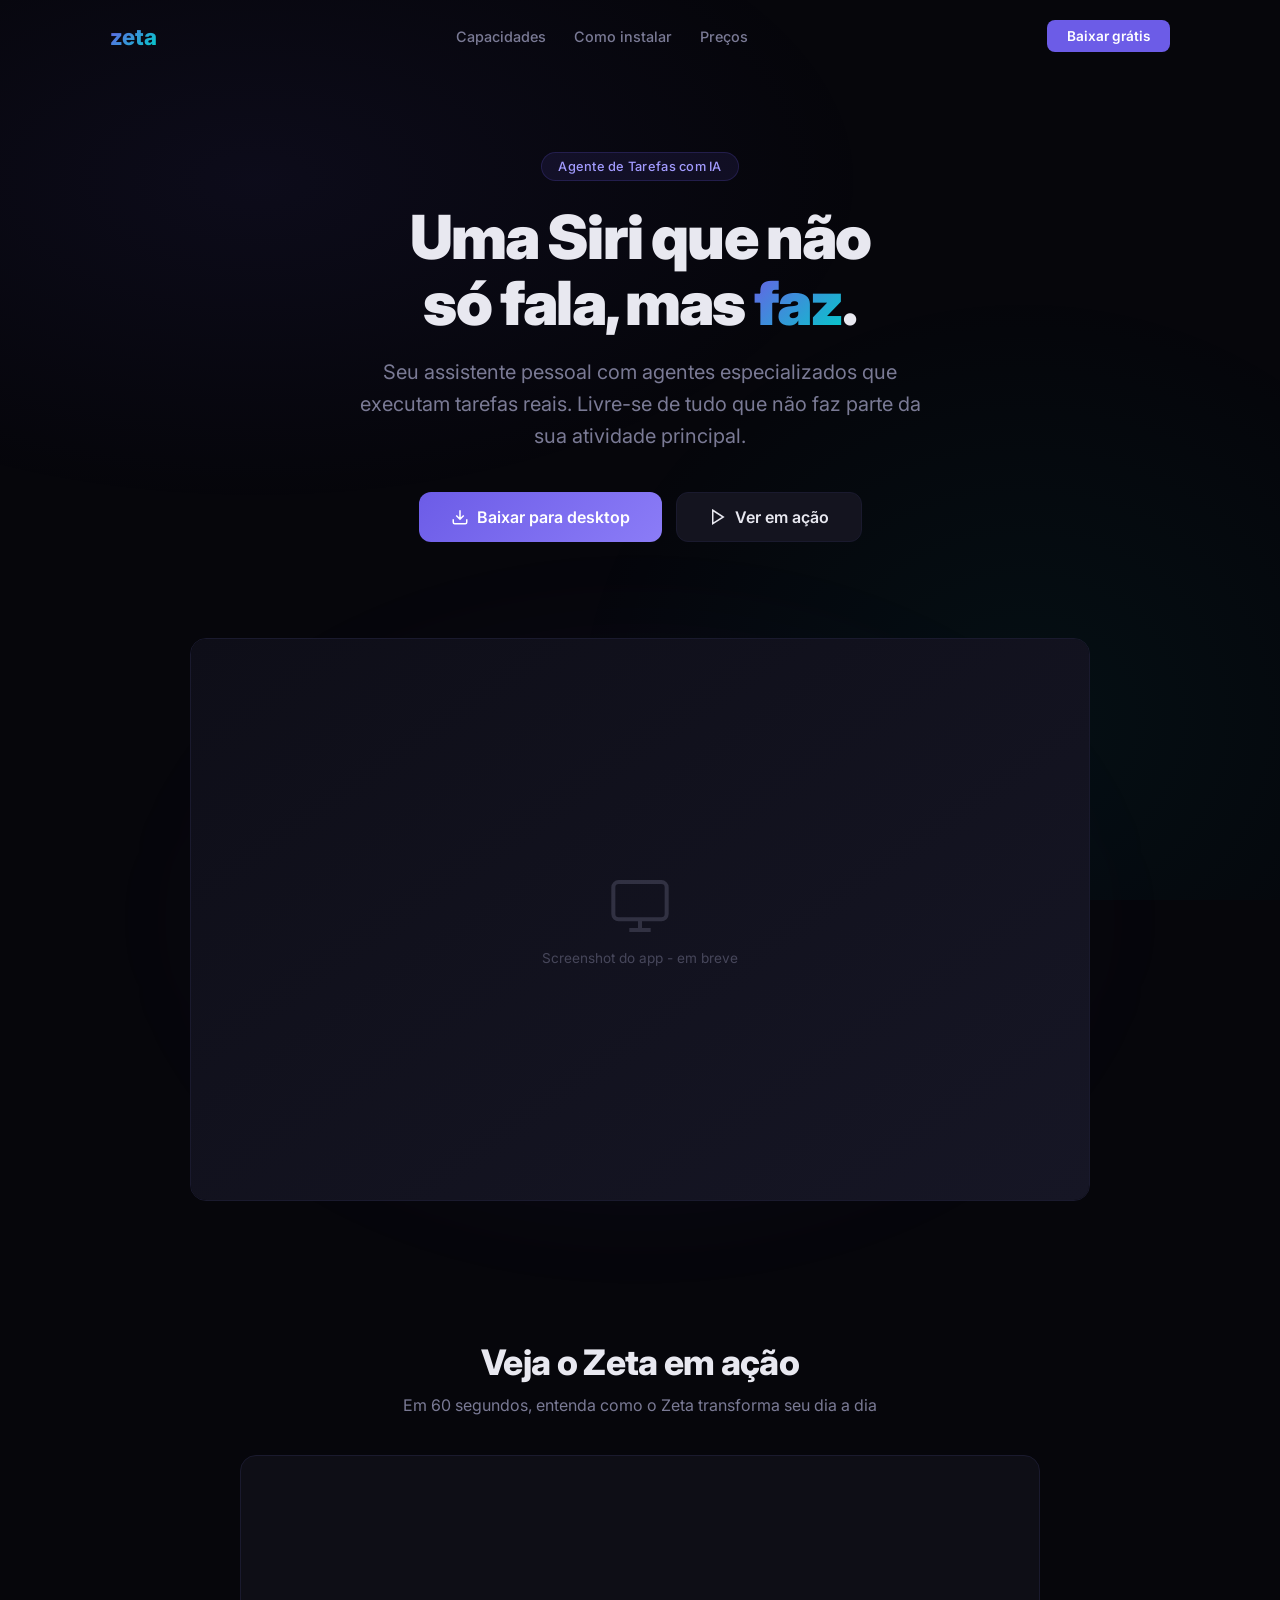
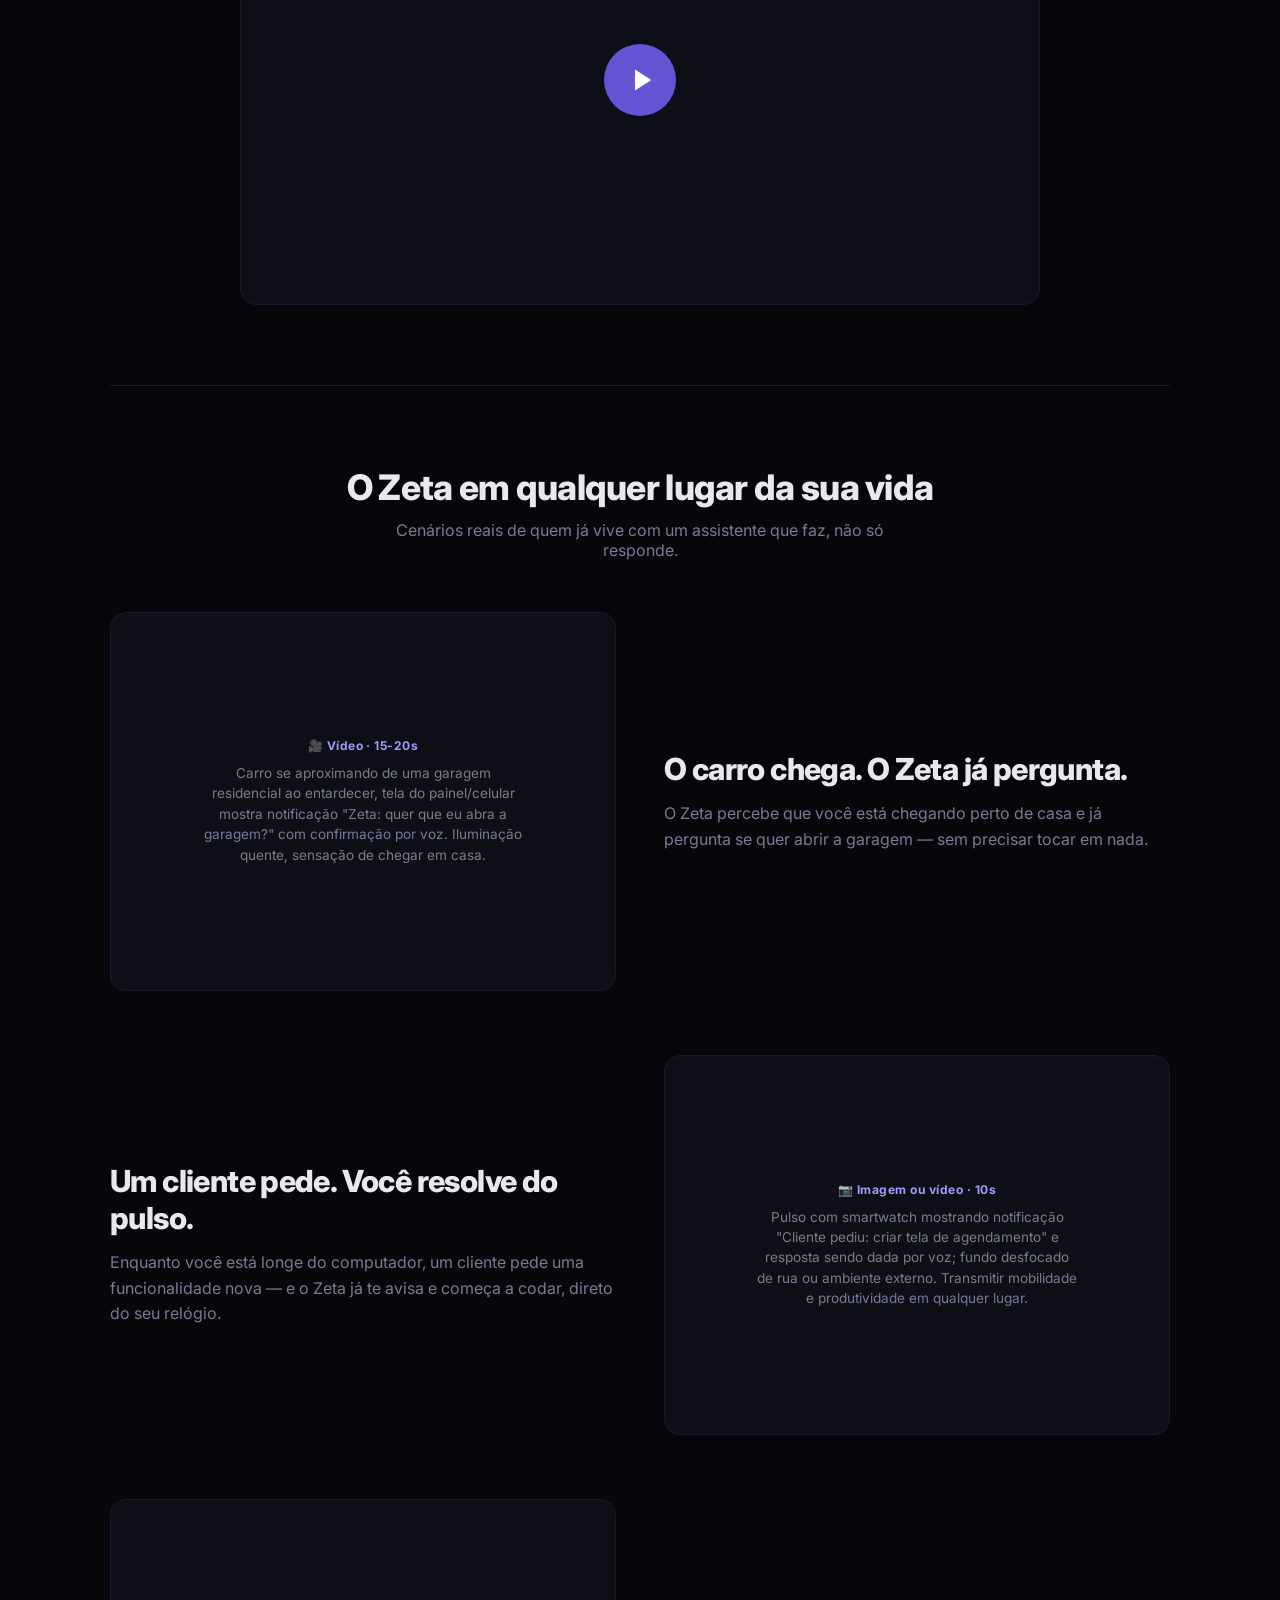
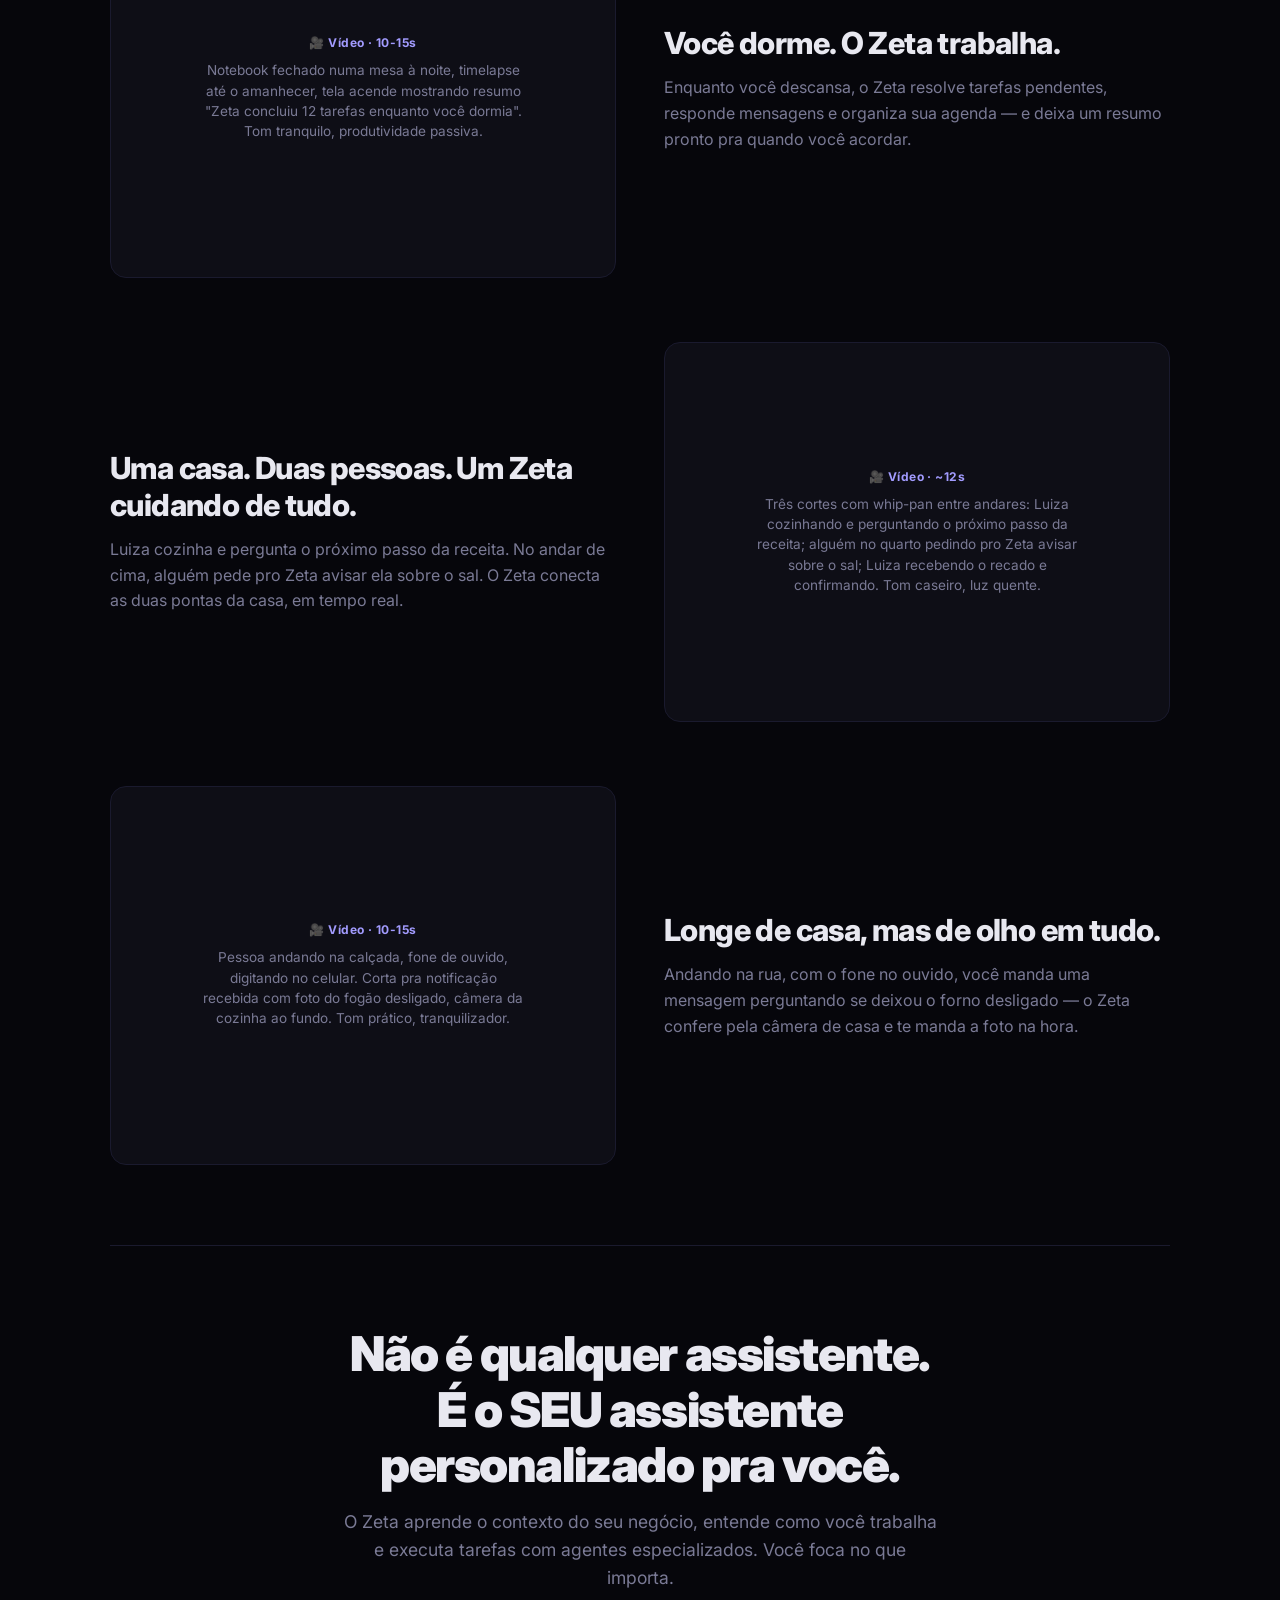
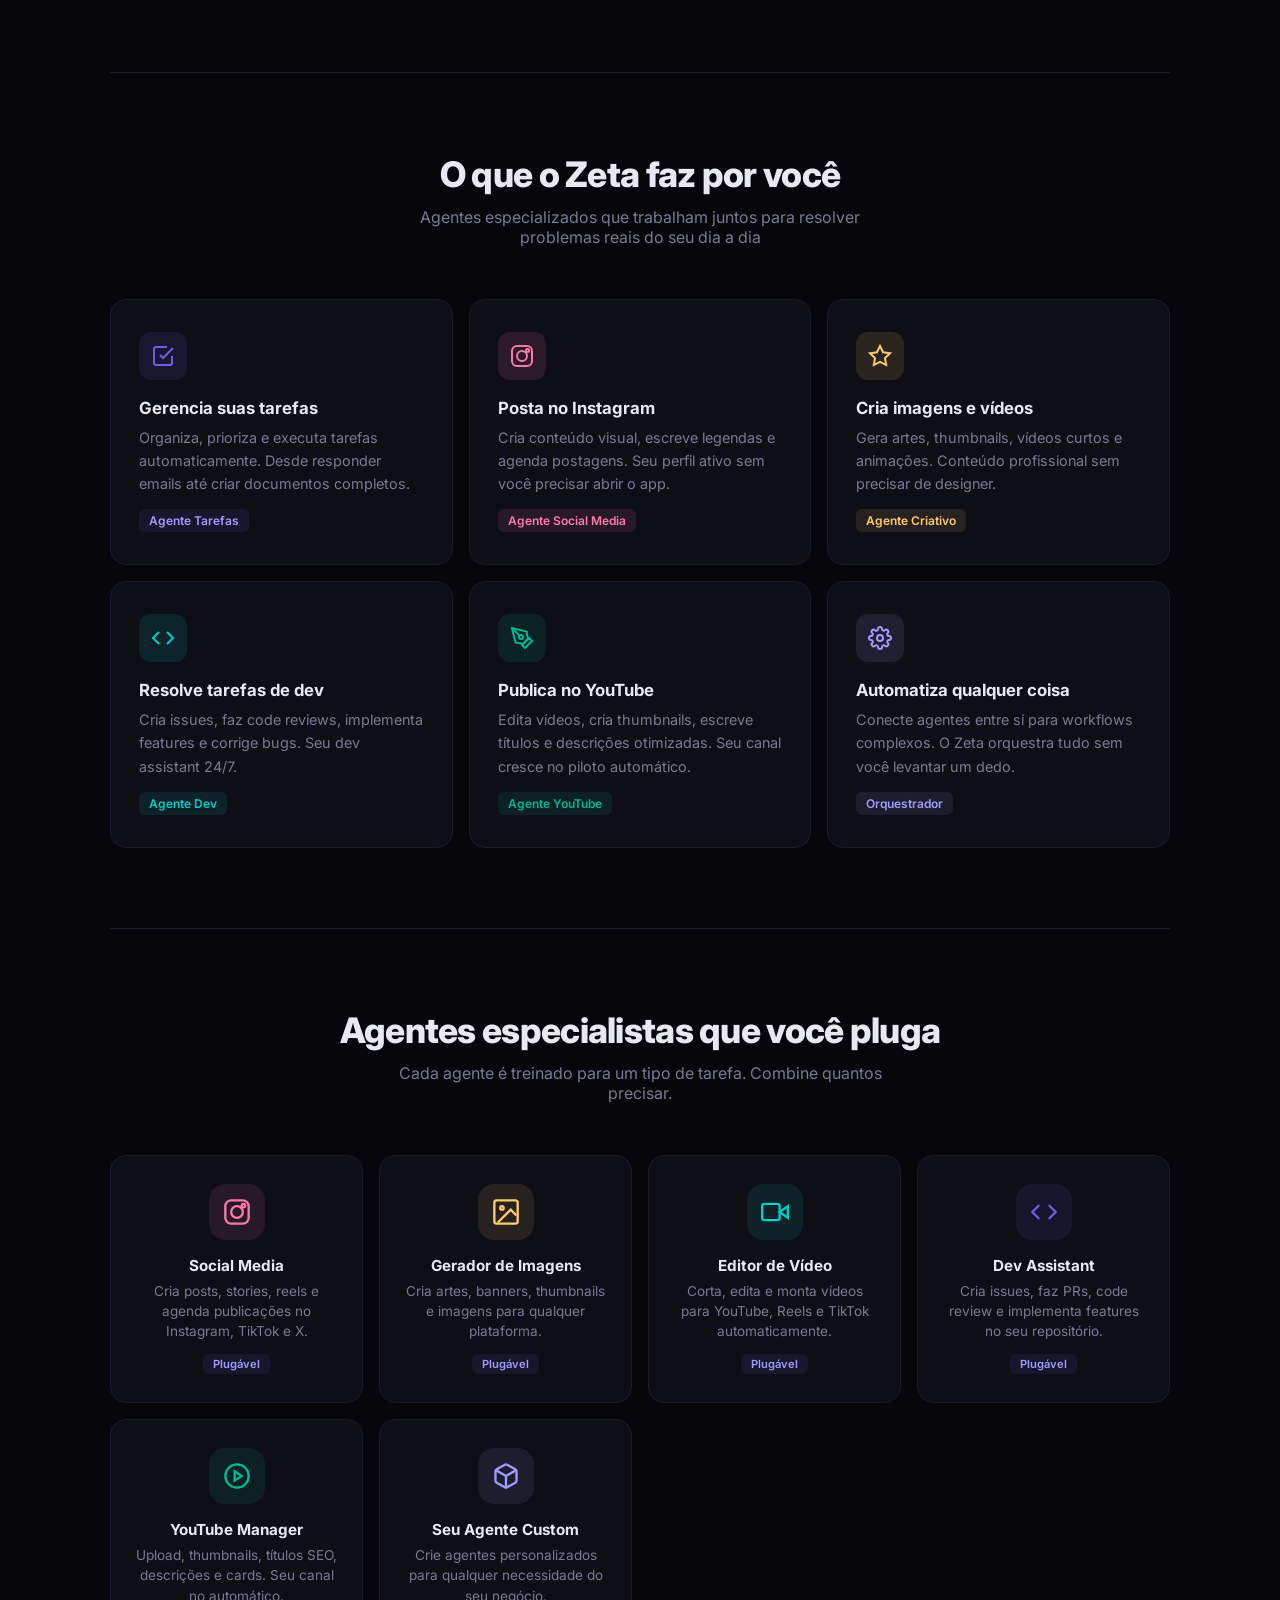
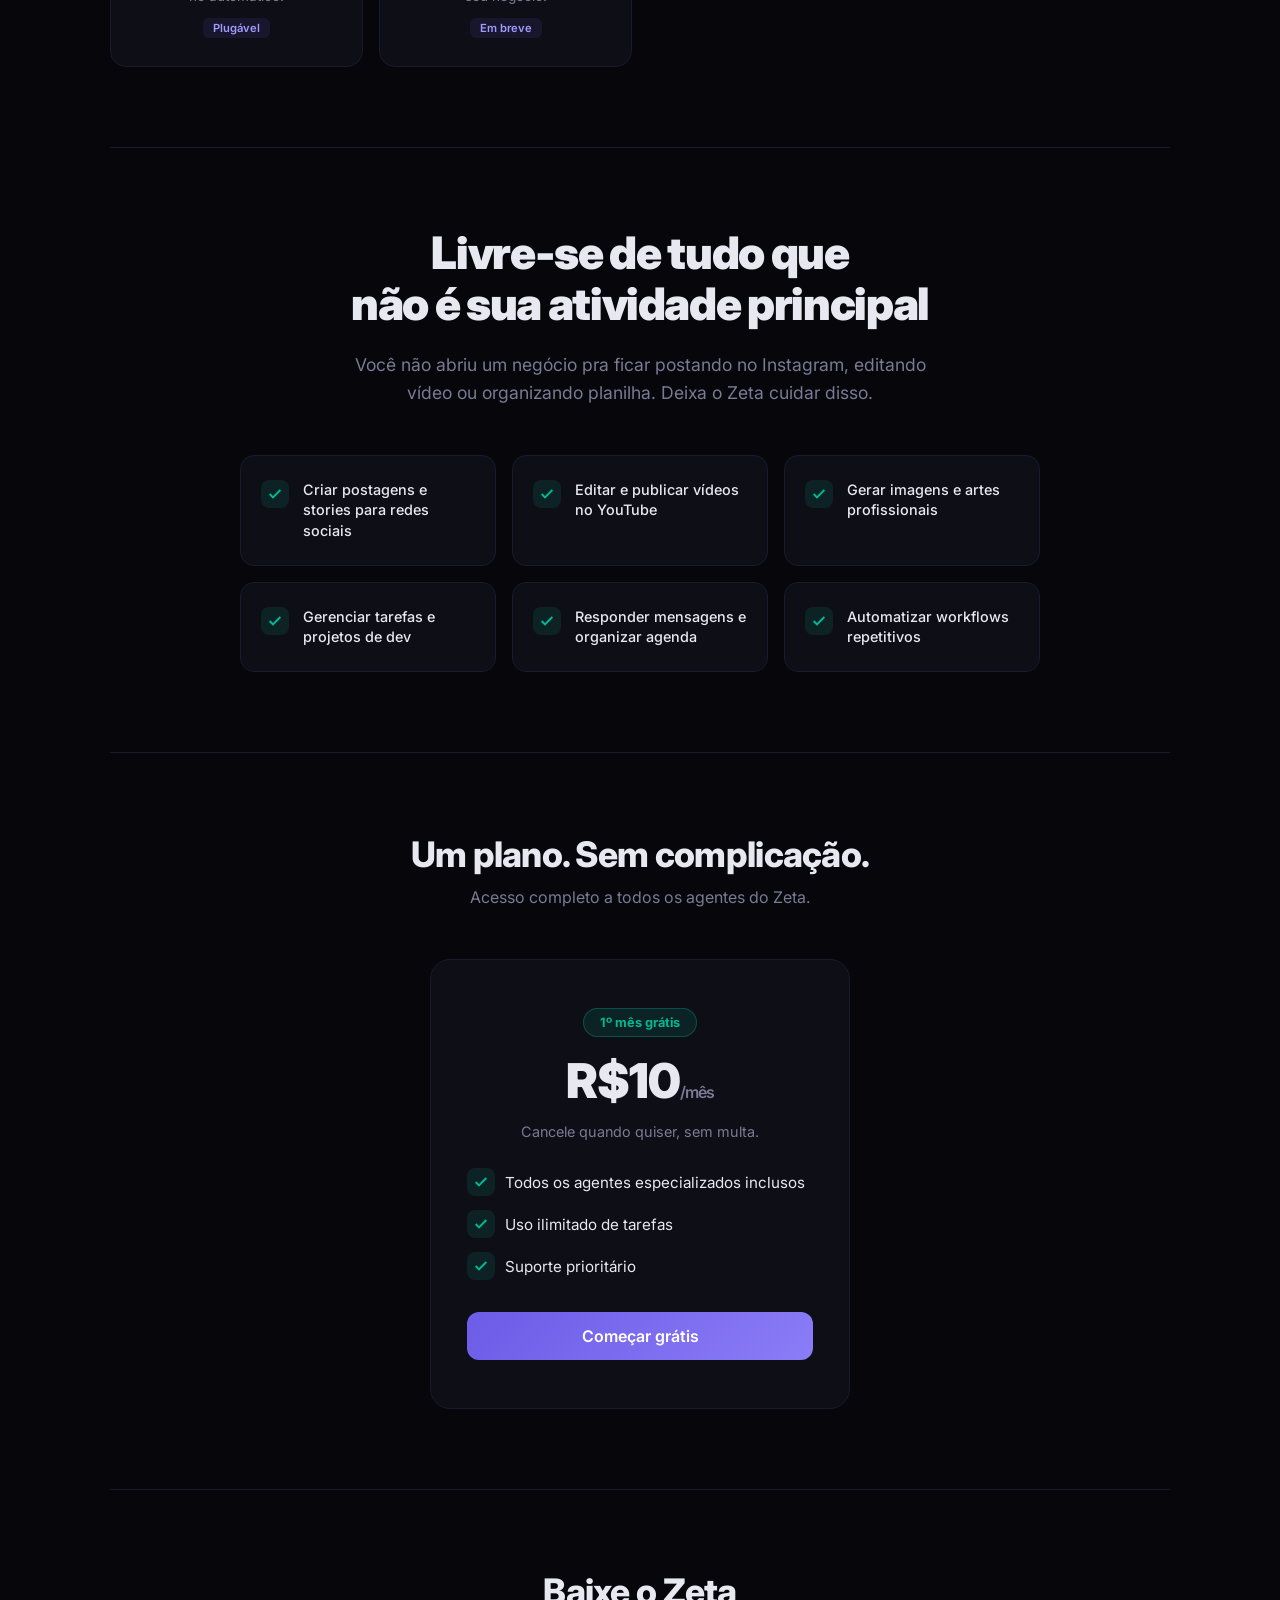
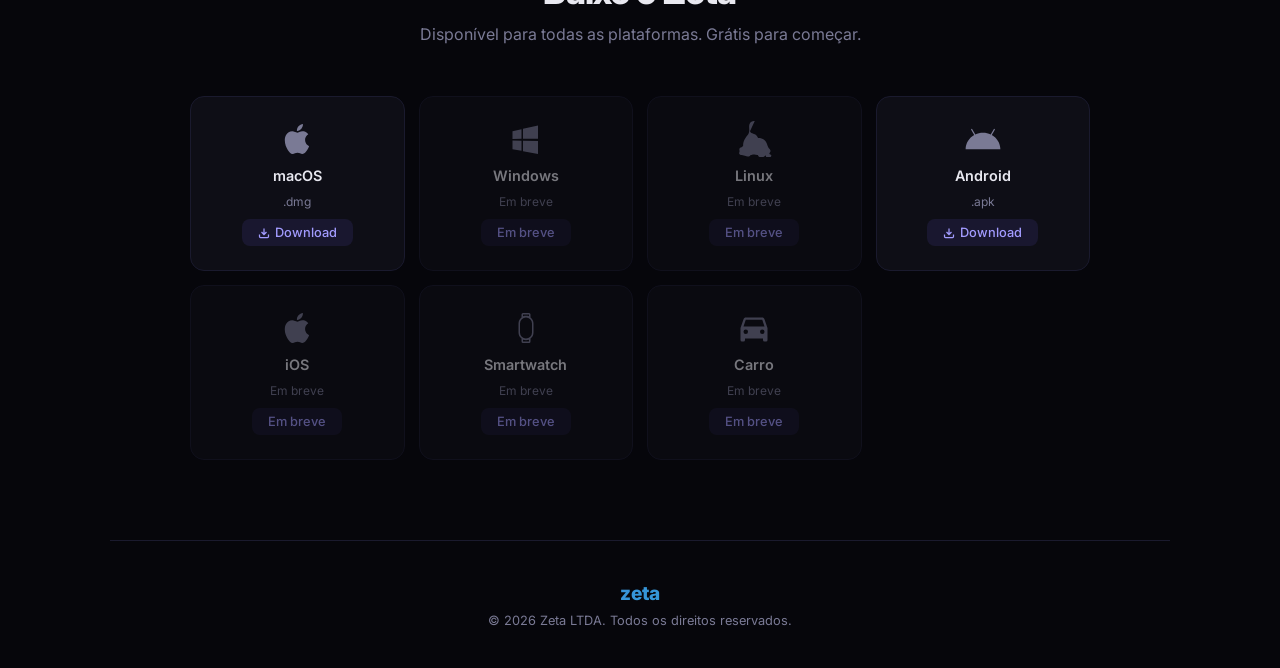
==== commit 4871d624: "fix: corrige grafia de "automaticamente" (advérbios em -mente não levam acento) Co-Authored-By: Clau" ====
--- a/index.html
+++ b/index.html
@@ -591,7 +591,7 @@
                         <svg width="24" height="24" viewBox="0 0 24 24" fill="none" stroke="#6c5ce7" stroke-width="2"><path d="M9 11l3 3L22 4"/><path d="M21 12v7a2 2 0 01-2 2H5a2 2 0 01-2-2V5a2 2 0 012-2h11"/></svg>
                     </div>
                     <h3>Gerencia suas tarefas</h3>
-                    <p>Organiza, prioriza e executa tarefas automáticamente. Desde responder emails até criar documentos completos.</p>
+                    <p>Organiza, prioriza e executa tarefas automaticamente. Desde responder emails até criar documentos completos.</p>
                     <span class="tag tag-tasks">Agente Tarefas</span>
                 </div>
 
@@ -673,7 +673,7 @@
                         <svg width="28" height="28" viewBox="0 0 24 24" fill="none" stroke="#00cec9" stroke-width="2"><polygon points="23 7 16 12 23 17 23 7"/><rect x="1" y="5" width="15" height="14" rx="2"/></svg>
                     </div>
                     <h3>Editor de Vídeo</h3>
-                    <p>Corta, edita e monta vídeos para YouTube, Reels e TikTok automáticamente.</p>
+                    <p>Corta, edita e monta vídeos para YouTube, Reels e TikTok automaticamente.</p>
                     <span class="agent-badge">Plugável</span>
                 </div>
 
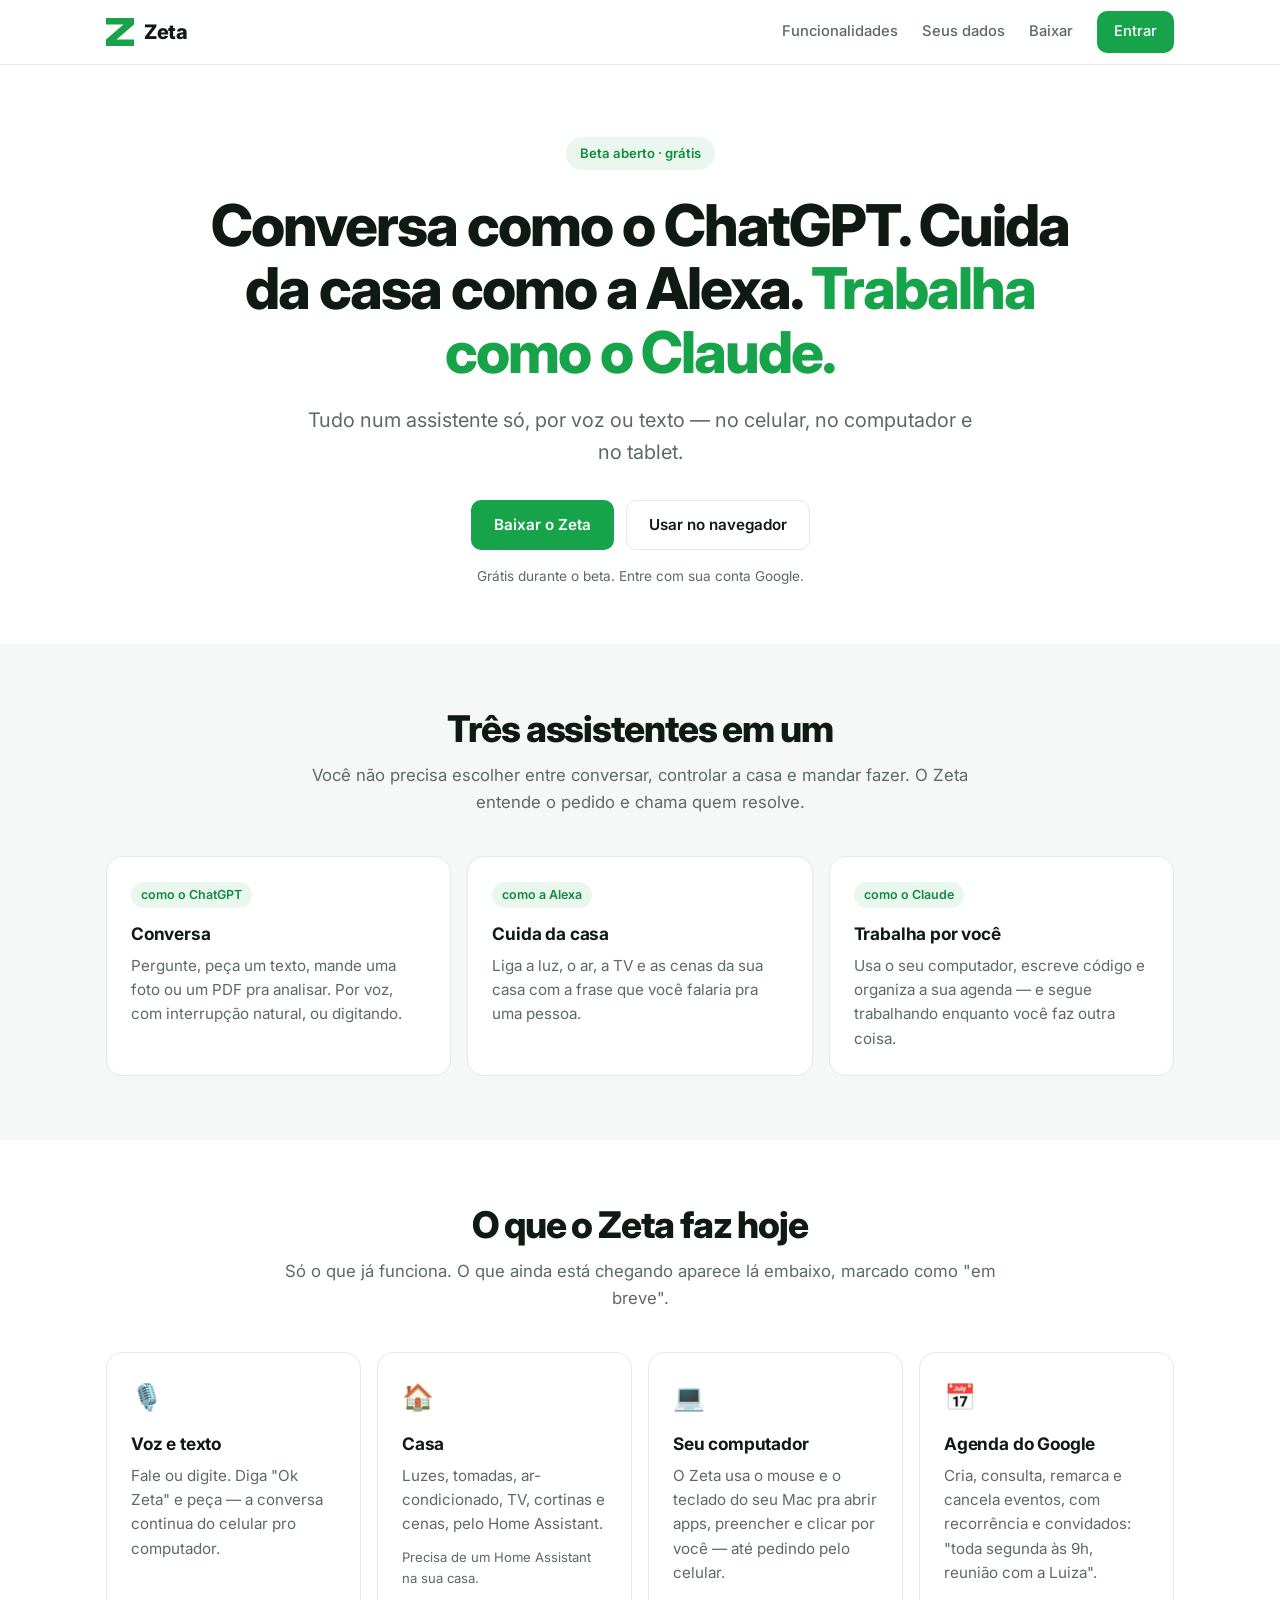
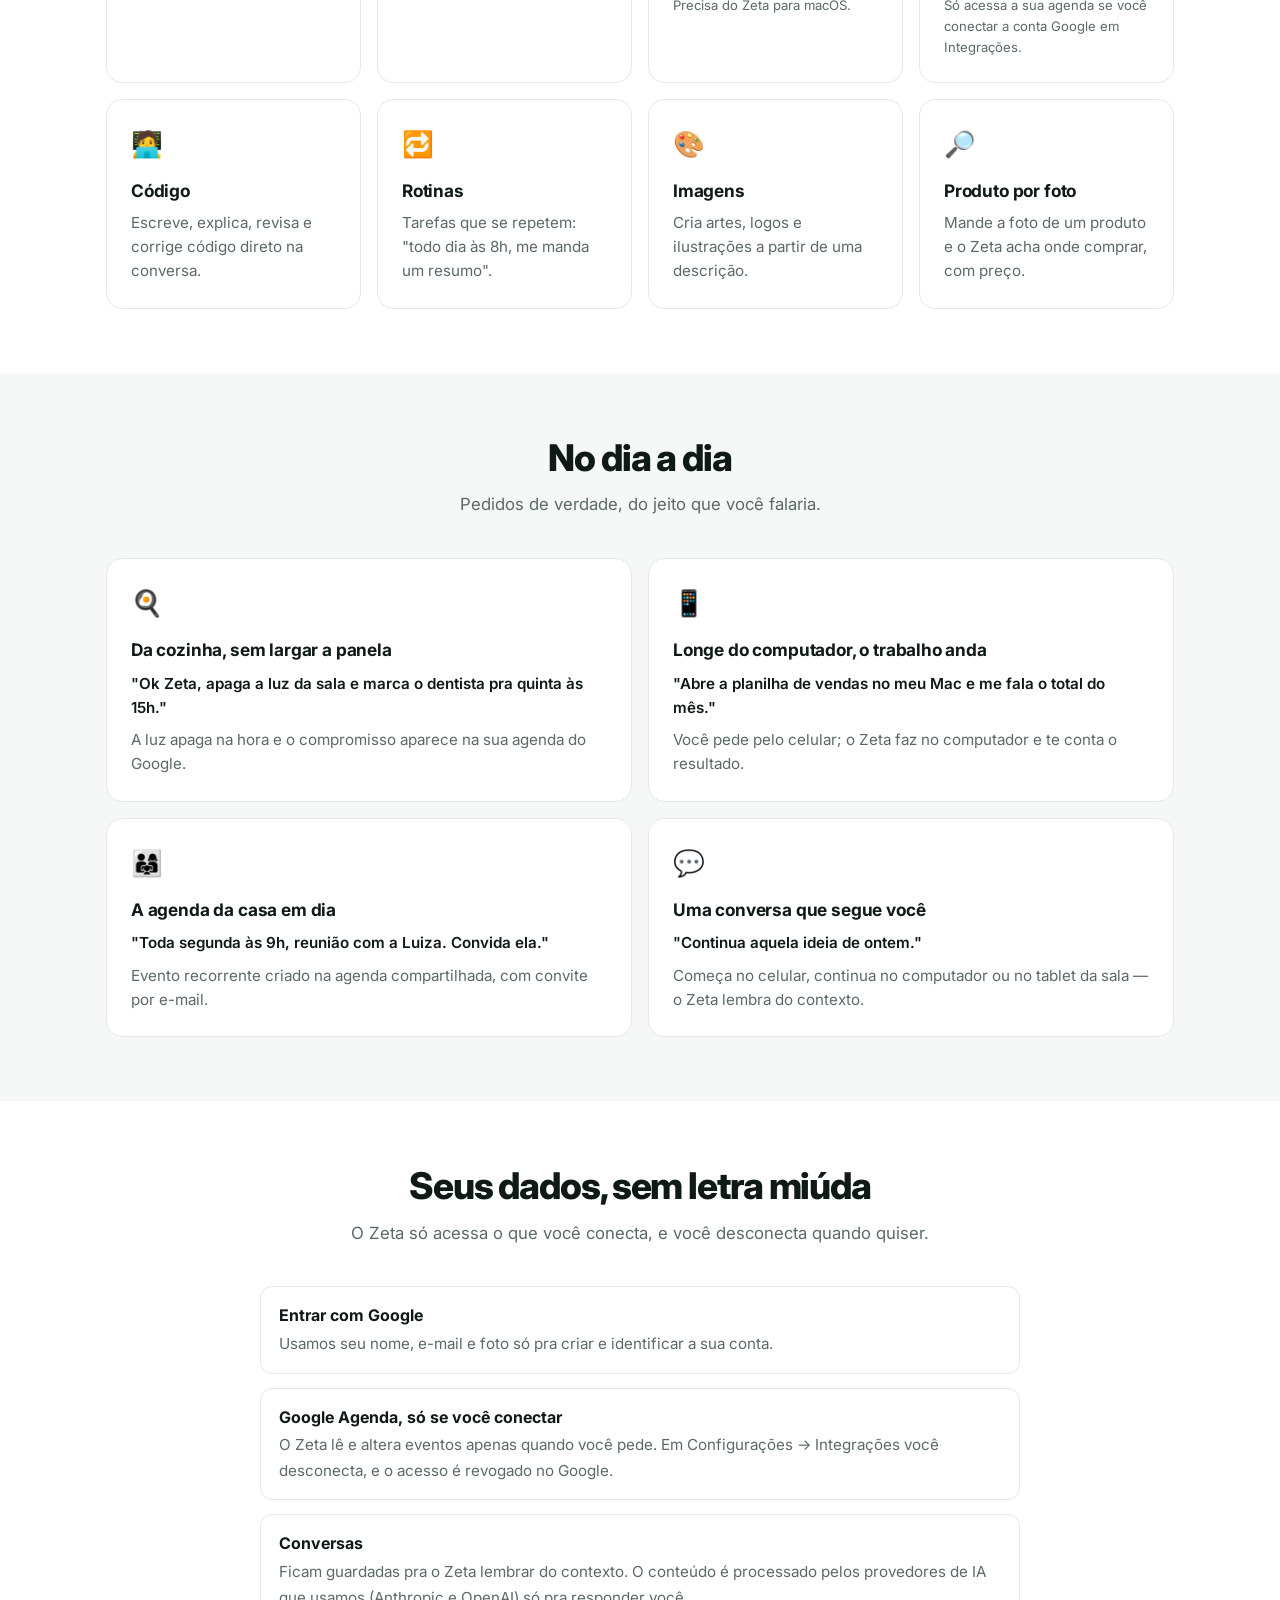
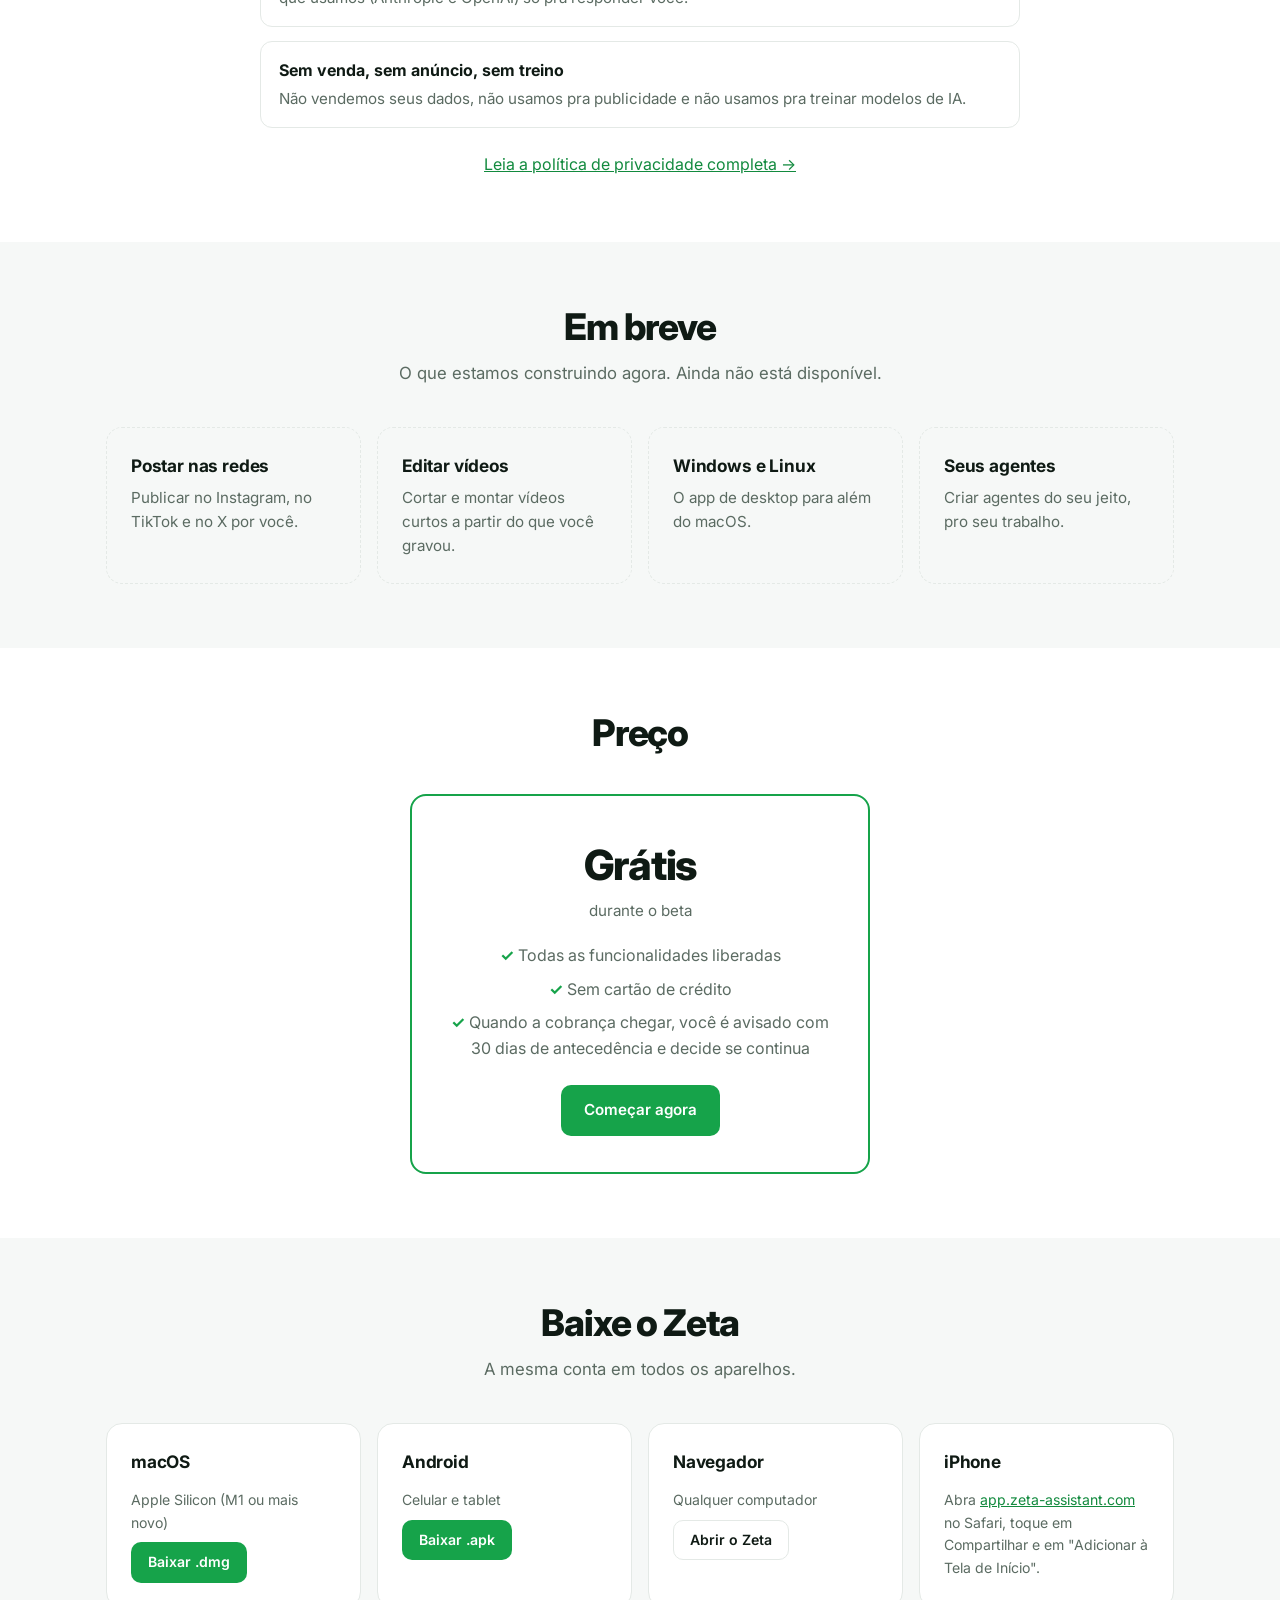
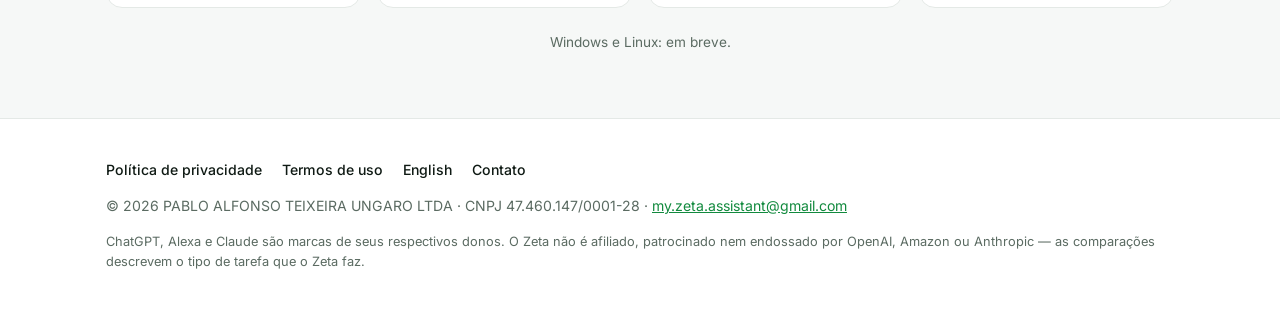
==== commit 40a62d53: "feat(site): marca nova (Z verde), proposta "ChatGPT + Alexa + Claude", privacidade e termos - Landin" ====
--- a/index.html
+++ b/index.html
@@ -1,874 +1,256 @@
 <!DOCTYPE html>
 <html lang="pt-BR">
 <head>
-    <meta charset="UTF-8">
-    <meta name="viewport" content="width=device-width, initial-scale=1.0">
-    <title>Zeta - Seu Assistente Personalizado</title>
-    <meta name="description" content="Zeta - Uma Siri que não só fala, mas faz. Agentes de IA especializados que trabalham por você.">
-    <link rel="preconnect" href="https://fonts.googleapis.com">
-    <link rel="preconnect" href="https://fonts.gstatic.com" crossorigin>
-    <link href="https://fonts.googleapis.com/css2?family=Inter:wght@400;500;600;700;800;900&display=swap" rel="stylesheet">
-    <style>
-        * { margin: 0; padding: 0; box-sizing: border-box; }
-
-        :root {
-            --bg: #06060b;
-            --surface: #0e0e16;
-            --surface-2: #14141f;
-            --border: #1a1a2e;
-            --border-hover: #2a2a44;
-            --text: #e8e8f0;
-            --text-muted: #7a7a95;
-            --accent: #6c5ce7;
-            --accent-light: #a29bfe;
-            --accent-glow: rgba(108, 92, 231, 0.3);
-            --teal: #00cec9;
-            --teal-glow: rgba(0, 206, 201, 0.3);
-            --pink: #fd79a8;
-            --orange: #fdcb6e;
-            --green: #00b894;
-        }
-
-        html { scroll-behavior: smooth; }
-
-        body {
-            font-family: 'Inter', -apple-system, BlinkMacSystemFont, sans-serif;
-            background: var(--bg);
-            color: var(--text);
-            overflow-x: hidden;
-            -webkit-font-smoothing: antialiased;
-        }
-
-        .bg-glow {
-            position: fixed; inset: 0;
-            background:
-                radial-gradient(ellipse 80% 60% at 20% 20%, rgba(108, 92, 231, 0.07) 0%, transparent 60%),
-                radial-gradient(ellipse 60% 80% at 80% 80%, rgba(0, 206, 201, 0.05) 0%, transparent 60%);
-            pointer-events: none; z-index: 0;
-        }
-
-        .container {
-            max-width: 1100px;
-            margin: 0 auto;
-            padding: 0 20px;
-            position: relative;
-            z-index: 1;
-        }
-
-        /* ── NAV ── */
-        nav {
-            padding: 20px 0;
-            display: flex;
-            align-items: center;
-            justify-content: space-between;
-        }
-        .logo {
-            font-size: 1.4rem; font-weight: 800;
-            background: linear-gradient(135deg, var(--accent), var(--teal));
-            -webkit-background-clip: text; -webkit-text-fill-color: transparent;
-            background-clip: text;
-        }
-        .nav-links { display: flex; gap: 28px; }
-        .nav-links a {
-            color: var(--text-muted); text-decoration: none; font-size: 0.9rem; font-weight: 500;
-            transition: color 0.2s;
-        }
-        .nav-links a:hover { color: var(--text); }
-        .nav-cta {
-            padding: 8px 20px; border-radius: 8px; font-size: 0.85rem; font-weight: 600;
-            background: var(--accent); color: #fff; text-decoration: none;
-            transition: transform 0.2s, box-shadow 0.2s;
-        }
-        .nav-cta:hover { transform: translateY(-1px); box-shadow: 0 4px 20px var(--accent-glow); }
-
-        /* ── HERO ── */
-        .hero {
-            text-align: center;
-            padding: 80px 0 40px;
-        }
-        .badge {
-            display: inline-block; padding: 6px 16px; border-radius: 100px;
-            background: rgba(108, 92, 231, 0.1); border: 1px solid rgba(108, 92, 231, 0.2);
-            color: var(--accent-light); font-size: 0.8rem; font-weight: 500;
-            margin-bottom: 24px; letter-spacing: 0.02em;
-        }
-        .hero h1 {
-            font-size: clamp(2.2rem, 6vw, 3.8rem);
-            font-weight: 900; line-height: 1.08; letter-spacing: -0.03em;
-            margin-bottom: 20px;
-        }
-        .hero h1 .gradient {
-            background: linear-gradient(135deg, var(--accent), var(--teal));
-            -webkit-background-clip: text; -webkit-text-fill-color: transparent; background-clip: text;
-        }
-        .hero-sub {
-            font-size: clamp(1rem, 2.5vw, 1.25rem);
-            color: var(--text-muted); max-width: 580px; margin: 0 auto 40px; line-height: 1.6;
-        }
-        .hero-ctas {
-            display: flex; gap: 14px; justify-content: center; flex-wrap: wrap;
-            margin-bottom: 56px;
-        }
-        .btn-primary {
-            padding: 14px 32px; border-radius: 12px; font-size: 1rem; font-weight: 600;
-            background: linear-gradient(135deg, var(--accent), #8b7cf7); color: #fff;
-            text-decoration: none; transition: transform 0.2s, box-shadow 0.2s;
-            display: inline-flex; align-items: center; gap: 8px;
-        }
-        .btn-primary:hover { transform: translateY(-2px); box-shadow: 0 8px 32px var(--accent-glow); }
-        .btn-secondary {
-            padding: 14px 32px; border-radius: 12px; font-size: 1rem; font-weight: 600;
-            background: var(--surface-2); border: 1px solid var(--border); color: var(--text);
-            text-decoration: none; transition: all 0.2s;
-            display: inline-flex; align-items: center; gap: 8px;
-        }
-        .btn-secondary:hover { border-color: var(--border-hover); background: var(--surface); }
-
-        /* ── APP PREVIEW ── */
-        .app-preview {
-            max-width: 900px; margin: 0 auto 80px; position: relative;
-        }
-        .app-preview-frame {
-            background: var(--surface); border: 1px solid var(--border); border-radius: 16px;
-            overflow: hidden; aspect-ratio: 16/10;
-            display: flex; align-items: center; justify-content: center;
-            position: relative;
-        }
-        .app-preview-frame .placeholder-img {
-            width: 100%; height: 100%; object-fit: cover;
-            background: linear-gradient(145deg, #0e0e18, #161625);
-            display: flex; flex-direction: column; align-items: center; justify-content: center;
-            color: var(--text-muted); gap: 12px;
-        }
-        .placeholder-img svg { opacity: 0.3; }
-        .placeholder-img span { font-size: 0.85rem; opacity: 0.5; }
-        .app-preview-glow {
-            position: absolute; inset: -40px; z-index: -1;
-            background: radial-gradient(ellipse at center, var(--accent-glow) 0%, transparent 70%);
-            filter: blur(60px); opacity: 0.5;
-        }
-
-        /* ── VIDEO ── */
-        .video-section {
-            text-align: center; padding: 60px 0 80px;
-        }
-        .video-section h2 {
-            font-size: clamp(1.5rem, 4vw, 2.2rem); font-weight: 800;
-            letter-spacing: -0.02em; margin-bottom: 12px;
-        }
-        .video-section .subtitle {
-            color: var(--text-muted); margin-bottom: 40px; font-size: 1rem;
-        }
-        .video-frame {
-            max-width: 800px; margin: 0 auto; aspect-ratio: 16/9;
-            background: var(--surface); border: 1px solid var(--border); border-radius: 16px;
-            display: flex; align-items: center; justify-content: center;
-            cursor: pointer; position: relative; overflow: hidden;
-            transition: border-color 0.3s;
-        }
-        .video-frame:hover { border-color: var(--accent); }
-        .play-btn {
-            width: 72px; height: 72px; border-radius: 50%;
-            background: rgba(108, 92, 231, 0.9); display: flex; align-items: center; justify-content: center;
-            transition: transform 0.3s, box-shadow 0.3s;
-        }
-        .video-frame:hover .play-btn {
-            transform: scale(1.1); box-shadow: 0 0 40px var(--accent-glow);
-        }
-        .play-btn svg { fill: #fff; margin-left: 4px; }
-
-        /* ── SCENARIOS ── */
-        .scenarios {
-            padding: 80px 0; border-top: 1px solid var(--border);
-        }
-        .scenario-panel {
-            display: flex; align-items: center; gap: 48px;
-            margin-bottom: 64px;
-        }
-        .scenario-panel:last-child { margin-bottom: 0; }
-        .scenario-panel.reverse { flex-direction: row-reverse; }
-        .scenario-media, .scenario-text { flex: 1 1 50%; min-width: 0; }
-        .scenario-media-frame {
-            aspect-ratio: 4/3; background: var(--surface); border: 1px solid var(--border);
-            border-radius: 16px; display: flex; flex-direction: column; align-items: center;
-            justify-content: center; text-align: center; padding: 28px; gap: 10px;
-            color: var(--text-muted);
-        }
-        .scenario-media-frame .media-type {
-            font-size: 0.75rem; font-weight: 700; letter-spacing: 0.04em;
-            color: var(--accent-light);
-        }
-        .scenario-media-frame p { font-size: 0.85rem; line-height: 1.5; max-width: 320px; }
-        .scenario-text h3 {
-            font-size: clamp(1.4rem, 3.5vw, 1.9rem); font-weight: 800;
-            letter-spacing: -0.02em; margin-bottom: 14px; line-height: 1.2;
-        }
-        .scenario-text p { color: var(--text-muted); font-size: 1rem; line-height: 1.6; }
-
-        /* ── TAGLINE SECTION ── */
-        .tagline-section {
-            text-align: center; padding: 80px 0;
-            border-top: 1px solid var(--border);
-        }
-        .tagline-section h2 {
-            font-size: clamp(1.8rem, 5vw, 3rem); font-weight: 900;
-            letter-spacing: -0.03em; margin-bottom: 16px; line-height: 1.15;
-        }
-        .tagline-section p {
-            color: var(--text-muted); font-size: 1.1rem; max-width: 600px;
-            margin: 0 auto; line-height: 1.6;
-        }
-
-        /* ── CAPABILITIES ── */
-        .capabilities {
-            padding: 80px 0; border-top: 1px solid var(--border);
-        }
-        .section-header {
-            text-align: center; margin-bottom: 52px;
-        }
-        .section-header h2 {
-            font-size: clamp(1.5rem, 4vw, 2.2rem); font-weight: 800;
-            letter-spacing: -0.02em; margin-bottom: 12px;
-        }
-        .section-header p {
-            color: var(--text-muted); font-size: 1rem; max-width: 520px; margin: 0 auto;
-        }
-        .cap-grid {
-            display: grid;
-            grid-template-columns: repeat(auto-fit, minmax(300px, 1fr));
-            gap: 16px;
-        }
-        .cap-card {
-            background: var(--surface); border: 1px solid var(--border); border-radius: 16px;
-            padding: 32px 28px; transition: all 0.3s;
-        }
-        .cap-card:hover {
-            border-color: var(--border-hover); transform: translateY(-2px);
-            box-shadow: 0 8px 32px rgba(0,0,0,0.3);
-        }
-        .cap-icon {
-            width: 48px; height: 48px; border-radius: 12px;
-            display: flex; align-items: center; justify-content: center;
-            margin-bottom: 18px; font-size: 1.4rem;
-        }
-        .cap-card h3 {
-            font-size: 1.05rem; font-weight: 700; margin-bottom: 8px;
-        }
-        .cap-card p {
-            color: var(--text-muted); font-size: 0.9rem; line-height: 1.6;
-        }
-        .cap-card .tag {
-            display: inline-block; margin-top: 14px; padding: 4px 10px;
-            border-radius: 6px; font-size: 0.75rem; font-weight: 600;
-        }
-
-        .icon-tasks { background: rgba(108, 92, 231, 0.12); }
-        .icon-social { background: rgba(253, 121, 168, 0.12); }
-        .icon-creative { background: rgba(253, 203, 110, 0.12); }
-        .icon-dev { background: rgba(0, 206, 201, 0.12); }
-        .icon-content { background: rgba(0, 184, 148, 0.12); }
-        .icon-auto { background: rgba(162, 155, 254, 0.12); }
-
-        .tag-tasks { background: rgba(108, 92, 231, 0.1); color: var(--accent-light); }
-        .tag-social { background: rgba(253, 121, 168, 0.1); color: var(--pink); }
-        .tag-creative { background: rgba(253, 203, 110, 0.1); color: var(--orange); }
-        .tag-dev { background: rgba(0, 206, 201, 0.1); color: var(--teal); }
-        .tag-content { background: rgba(0, 184, 148, 0.1); color: var(--green); }
-        .tag-auto { background: rgba(162, 155, 254, 0.1); color: var(--accent-light); }
-
-        /* ── AGENTS ── */
-        .agents {
-            padding: 80px 0; border-top: 1px solid var(--border);
-        }
-        .agents-grid {
-            display: grid;
-            grid-template-columns: repeat(auto-fit, minmax(240px, 1fr));
-            gap: 16px;
-        }
-        .agent-card {
-            background: var(--surface); border: 1px solid var(--border); border-radius: 16px;
-            padding: 28px 24px; text-align: center; transition: all 0.3s;
-        }
-        .agent-card:hover {
-            border-color: var(--border-hover); transform: translateY(-2px);
-        }
-        .agent-avatar {
-            width: 56px; height: 56px; border-radius: 16px;
-            margin: 0 auto 16px; display: flex; align-items: center; justify-content: center;
-            font-size: 1.6rem;
-        }
-        .agent-card h3 { font-size: 0.95rem; font-weight: 700; margin-bottom: 6px; }
-        .agent-card p { color: var(--text-muted); font-size: 0.85rem; line-height: 1.5; }
-        .agent-badge {
-            display: inline-block; margin-top: 12px; padding: 3px 10px;
-            border-radius: 6px; font-size: 0.7rem; font-weight: 600;
-            background: rgba(108, 92, 231, 0.1); color: var(--accent-light);
-        }
-
-        /* ── FREE YOURSELF ── */
-        .free-section {
-            padding: 80px 0; text-align: center;
-            border-top: 1px solid var(--border);
-        }
-        .free-section h2 {
-            font-size: clamp(1.8rem, 5vw, 2.8rem); font-weight: 900;
-            letter-spacing: -0.03em; margin-bottom: 20px; line-height: 1.15;
-        }
-        .free-section > p {
-            color: var(--text-muted); font-size: 1.1rem; max-width: 600px;
-            margin: 0 auto 48px; line-height: 1.6;
-        }
-        .free-grid {
-            display: grid; grid-template-columns: repeat(auto-fit, minmax(220px, 1fr));
-            gap: 16px; max-width: 800px; margin: 0 auto;
-        }
-        .free-item {
-            background: var(--surface); border: 1px solid var(--border); border-radius: 14px;
-            padding: 24px 20px; display: flex; align-items: flex-start; gap: 14px;
-            text-align: left;
-        }
-        .free-item .check {
-            flex-shrink: 0; width: 28px; height: 28px; border-radius: 8px;
-            background: rgba(0, 184, 148, 0.12); display: flex; align-items: center; justify-content: center;
-        }
-        .free-item .check svg { stroke: var(--green); }
-        .free-item span { font-size: 0.9rem; font-weight: 500; line-height: 1.4; }
-
-        /* ── PRICING ── */
-        .pricing {
-            padding: 80px 0; border-top: 1px solid var(--border); text-align: center;
-        }
-        .pricing-card {
-            max-width: 420px; margin: 0 auto; background: var(--surface);
-            border: 1px solid var(--border); border-radius: 20px; padding: 48px 36px;
-        }
-        .pricing-badge {
-            display: inline-block; padding: 6px 16px; border-radius: 100px;
-            background: rgba(0, 184, 148, 0.12); border: 1px solid rgba(0, 184, 148, 0.3);
-            color: var(--green); font-size: 0.8rem; font-weight: 700; margin-bottom: 20px;
-        }
-        .pricing-amount {
-            font-size: 3rem; font-weight: 900; letter-spacing: -0.02em; line-height: 1;
-        }
-        .pricing-amount .period { font-size: 1rem; font-weight: 600; color: var(--text-muted); }
-        .pricing-cancel { color: var(--text-muted); font-size: 0.9rem; margin: 18px 0 28px; }
-        .pricing-benefits {
-            list-style: none; text-align: left; display: flex; flex-direction: column;
-            gap: 14px; margin-bottom: 32px;
-        }
-        .pricing-benefits li { display: flex; align-items: center; gap: 10px; font-size: 0.95rem; }
-        .pricing-benefits li .check {
-            flex-shrink: 0; width: 28px; height: 28px; border-radius: 8px;
-            background: rgba(0, 184, 148, 0.12); display: flex; align-items: center; justify-content: center;
-        }
-        .pricing-benefits li .check svg { stroke: var(--green); }
-        .pricing-cta {
-            width: 100%; justify-content: center;
-        }
-
-        /* ── DOWNLOADS ── */
-        .downloads {
-            padding: 80px 0; border-top: 1px solid var(--border);
-        }
-        .download-grid {
-            display: grid;
-            grid-template-columns: repeat(auto-fit, minmax(170px, 1fr));
-            gap: 14px; max-width: 900px; margin: 0 auto;
-        }
-        .download-card {
-            background: var(--surface); border: 1px solid var(--border); border-radius: 14px;
-            padding: 24px 16px; text-align: center; transition: all 0.3s;
-            text-decoration: none; color: var(--text);
-            display: flex; flex-direction: column; align-items: center; gap: 10px;
-        }
-        .download-card:hover {
-            border-color: var(--accent); transform: translateY(-3px);
-            box-shadow: 0 8px 32px rgba(108, 92, 231, 0.15);
-        }
-        .download-card .dl-icon { width: 36px; height: 36px; }
-        .download-card .dl-icon svg { width: 36px; height: 36px; fill: var(--text-muted); transition: fill 0.3s; }
-        .download-card:hover .dl-icon svg { fill: var(--accent-light); }
-        .download-card .platform-name { font-weight: 600; font-size: 0.9rem; }
-        .download-card .file-info { font-size: 0.75rem; color: var(--text-muted); }
-        .dl-btn {
-            display: inline-flex; align-items: center; gap: 5px;
-            padding: 6px 16px; border-radius: 8px;
-            background: rgba(108, 92, 231, 0.12); color: var(--accent-light);
-            font-size: 0.8rem; font-weight: 500; transition: all 0.3s;
-        }
-        .download-card:hover .dl-btn { background: var(--accent); color: #fff; }
-
-        /* ── FOOTER ── */
-        footer {
-            padding: 40px 0; border-top: 1px solid var(--border);
-            text-align: center;
-        }
-        footer .footer-logo {
-            font-size: 1.2rem; font-weight: 800; margin-bottom: 8px;
-            background: linear-gradient(135deg, var(--accent), var(--teal));
-            -webkit-background-clip: text; -webkit-text-fill-color: transparent; background-clip: text;
-        }
-        footer p { color: var(--text-muted); font-size: 0.8rem; }
-
-        /* ── MOBILE ── */
-        @media (max-width: 768px) {
-            .nav-links { display: none; }
-            .hero { padding: 50px 0 30px; }
-            .hero-ctas { flex-direction: column; align-items: center; }
-            .btn-primary, .btn-secondary { width: 100%; max-width: 300px; justify-content: center; }
-            .app-preview { margin-bottom: 50px; }
-            .cap-grid { grid-template-columns: 1fr; }
-            .agents-grid { grid-template-columns: 1fr 1fr; }
-            .download-grid { grid-template-columns: 1fr 1fr; }
-            .free-grid { grid-template-columns: 1fr; }
-            .tagline-section, .capabilities, .agents, .free-section, .downloads, .video-section, .scenarios, .pricing {
-                padding: 50px 0;
-            }
-            .scenario-panel, .scenario-panel.reverse {
-                flex-direction: column; gap: 24px; margin-bottom: 40px;
-            }
-        }
-
-        @media (max-width: 420px) {
-            .container { padding: 0 16px; }
-            .agents-grid { grid-template-columns: 1fr; }
-        }
-    </style>
+  <meta charset="UTF-8">
+  <meta name="viewport" content="width=device-width, initial-scale=1.0">
+  <title>Zeta — Conversa, cuida da casa e trabalha por você</title>
+  <meta name="description" content="O Zeta é um assistente de IA que conversa como o ChatGPT, cuida da casa como a Alexa e trabalha como o Claude — por voz ou texto, no celular, no computador e no tablet. Grátis durante o beta.">
+  <link rel="icon" type="image/png" href="/assets/favicon.png">
+  <link rel="apple-touch-icon" href="/assets/apple-touch-icon.png">
+  <meta property="og:title" content="Zeta — seu assistente de IA">
+  <meta property="og:description" content="Conversa como o ChatGPT. Cuida da casa como a Alexa. Trabalha como o Claude. Num assistente só.">
+  <meta property="og:image" content="https://zeta-assistant.com/assets/zeta-logo-512.png">
+  <meta property="og:url" content="https://zeta-assistant.com/">
+  <meta name="theme-color" content="#ffffff">
+  <link rel="preconnect" href="https://fonts.googleapis.com">
+  <link rel="preconnect" href="https://fonts.gstatic.com" crossorigin>
+  <link href="https://fonts.googleapis.com/css2?family=Inter:wght@400;500;600;700;800&display=swap" rel="stylesheet">
+  <link rel="stylesheet" href="/assets/site.css?v=20261004">
 </head>
 <body>
-    <div class="bg-glow"></div>
-
-    <div class="container">
-        <!-- NAV -->
-        <nav>
-            <div class="logo">zeta</div>
-            <div class="nav-links">
-                <a href="#capacidades">Capacidades</a>
-                <a href="#download">Como instalar</a>
-                <a href="#precos">Preços</a>
-            </div>
-            <a href="#download" class="nav-cta">Baixar grátis</a>
-        </nav>
-
-        <!-- HERO -->
-        <section class="hero">
-            <div class="badge">Agente de Tarefas com IA</div>
-            <h1>
-                Uma Siri que não<br>só fala, mas <span class="gradient">faz</span>.
-            </h1>
-            <p class="hero-sub">
-                Seu assistente pessoal com agentes especializados que executam tarefas reais.
-                Livre-se de tudo que não faz parte da sua atividade principal.
-            </p>
-            <div class="hero-ctas">
-                <a href="#download" class="btn-primary">
-                    <svg width="18" height="18" viewBox="0 0 24 24" fill="none" stroke="currentColor" stroke-width="2"><path d="M21 15v4a2 2 0 01-2 2H5a2 2 0 01-2-2v-4M7 10l5 5 5-5M12 15V3"/></svg>
-                    Baixar para desktop
-                </a>
-                <a href="#video" class="btn-secondary">
-                    <svg width="18" height="18" viewBox="0 0 24 24" fill="none" stroke="currentColor" stroke-width="2"><polygon points="5 3 19 12 5 21 5 3"/></svg>
-                    Ver em ação
-                </a>
-            </div>
-        </section>
-
-        <!-- APP SCREENSHOT -->
-        <div class="app-preview">
-            <div class="app-preview-glow"></div>
-            <div class="app-preview-frame">
-                <div class="placeholder-img">
-                    <svg width="64" height="64" viewBox="0 0 24 24" fill="none" stroke="currentColor" stroke-width="1.5">
-                        <rect x="2" y="3" width="20" height="14" rx="2"/><path d="M8 21h8M12 17v4"/>
-                    </svg>
-                    <span>Screenshot do app - em breve</span>
-                </div>
-            </div>
-        </div>
-
-        <!-- VIDEO -->
-        <section class="video-section" id="video">
-            <h2>Veja o Zeta em ação</h2>
-            <p class="subtitle">Em 60 segundos, entenda como o Zeta transforma seu dia a dia</p>
-            <div class="video-frame">
-                <div class="play-btn">
-                    <svg width="28" height="28" viewBox="0 0 24 24"><polygon points="6 3 20 12 6 21"/></svg>
-                </div>
-            </div>
-        </section>
-
-        <!-- SCENARIOS -->
-        <section class="scenarios" id="cenarios">
-            <div class="section-header">
-                <h2>O Zeta em qualquer lugar da sua vida</h2>
-                <p>Cenários reais de quem já vive com um assistente que faz, não só responde.</p>
-            </div>
-
-            <div class="scenario-panel">
-                <div class="scenario-media">
-                    <div class="scenario-media-frame">
-                        <span class="media-type">🎥 Vídeo · 15-20s</span>
-                        <p>Carro se aproximando de uma garagem residencial ao entardecer, tela do painel/celular mostra notificação "Zeta: quer que eu abra a garagem?" com confirmação por voz. Iluminação quente, sensação de chegar em casa.</p>
-                    </div>
-                </div>
-                <div class="scenario-text">
-                    <h3>O carro chega. O Zeta já pergunta.</h3>
-                    <p>O Zeta percebe que você está chegando perto de casa e já pergunta se quer abrir a garagem — sem precisar tocar em nada.</p>
-                </div>
-            </div>
-
-            <div class="scenario-panel reverse">
-                <div class="scenario-media">
-                    <div class="scenario-media-frame">
-                        <span class="media-type">📷 Imagem ou vídeo · 10s</span>
-                        <p>Pulso com smartwatch mostrando notificação "Cliente pediu: criar tela de agendamento" e resposta sendo dada por voz; fundo desfocado de rua ou ambiente externo. Transmitir mobilidade e produtividade em qualquer lugar.</p>
-                    </div>
-                </div>
-                <div class="scenario-text">
-                    <h3>Um cliente pede. Você resolve do pulso.</h3>
-                    <p>Enquanto você está longe do computador, um cliente pede uma funcionalidade nova — e o Zeta já te avisa e começa a codar, direto do seu relógio.</p>
-                </div>
-            </div>
-
-            <div class="scenario-panel">
-                <div class="scenario-media">
-                    <div class="scenario-media-frame">
-                        <span class="media-type">🎥 Vídeo · 10-15s</span>
-                        <p>Notebook fechado numa mesa à noite, timelapse até o amanhecer, tela acende mostrando resumo "Zeta concluiu 12 tarefas enquanto você dormia". Tom tranquilo, produtividade passiva.</p>
-                    </div>
-                </div>
-                <div class="scenario-text">
-                    <h3>Você dorme. O Zeta trabalha.</h3>
-                    <p>Enquanto você descansa, o Zeta resolve tarefas pendentes, responde mensagens e organiza sua agenda — e deixa um resumo pronto pra quando você acordar.</p>
-                </div>
-            </div>
-
-            <div class="scenario-panel reverse">
-                <div class="scenario-media">
-                    <div class="scenario-media-frame">
-                        <span class="media-type">🎥 Vídeo · ~12s</span>
-                        <p>Três cortes com whip-pan entre andares: Luiza cozinhando e perguntando o próximo passo da receita; alguém no quarto pedindo pro Zeta avisar sobre o sal; Luiza recebendo o recado e confirmando. Tom caseiro, luz quente.</p>
-                    </div>
-                </div>
-                <div class="scenario-text">
-                    <h3>Uma casa. Duas pessoas. Um Zeta cuidando de tudo.</h3>
-                    <p>Luiza cozinha e pergunta o próximo passo da receita. No andar de cima, alguém pede pro Zeta avisar ela sobre o sal. O Zeta conecta as duas pontas da casa, em tempo real.</p>
-                </div>
-            </div>
-
-            <div class="scenario-panel">
-                <div class="scenario-media">
-                    <div class="scenario-media-frame">
-                        <span class="media-type">🎥 Vídeo · 10-15s</span>
-                        <p>Pessoa andando na calçada, fone de ouvido, digitando no celular. Corta pra notificação recebida com foto do fogão desligado, câmera da cozinha ao fundo. Tom prático, tranquilizador.</p>
-                    </div>
-                </div>
-                <div class="scenario-text">
-                    <h3>Longe de casa, mas de olho em tudo.</h3>
-                    <p>Andando na rua, com o fone no ouvido, você manda uma mensagem perguntando se deixou o forno desligado — o Zeta confere pela câmera de casa e te manda a foto na hora.</p>
-                </div>
-            </div>
-        </section>
-
-        <!-- TAGLINE -->
-        <section class="tagline-section">
-            <h2>Não é qualquer assistente.<br>É o <span class="gradient">SEU</span> assistente<br>personalizado pra você.</h2>
-            <p>
-                O Zeta aprende o contexto do seu negócio, entende como você trabalha
-                e executa tarefas com agentes especializados. Você foca no que importa.
-            </p>
-        </section>
-
-        <!-- CAPABILITIES -->
-        <section class="capabilities" id="capacidades">
-            <div class="section-header">
-                <h2>O que o Zeta faz por você</h2>
-                <p>Agentes especializados que trabalham juntos para resolver problemas reais do seu dia a dia</p>
-            </div>
-
-            <div class="cap-grid">
-                <div class="cap-card">
-                    <div class="cap-icon icon-tasks">
-                        <svg width="24" height="24" viewBox="0 0 24 24" fill="none" stroke="#6c5ce7" stroke-width="2"><path d="M9 11l3 3L22 4"/><path d="M21 12v7a2 2 0 01-2 2H5a2 2 0 01-2-2V5a2 2 0 012-2h11"/></svg>
-                    </div>
-                    <h3>Gerencia suas tarefas</h3>
-                    <p>Organiza, prioriza e executa tarefas automaticamente. Desde responder emails até criar documentos completos.</p>
-                    <span class="tag tag-tasks">Agente Tarefas</span>
-                </div>
-
-                <div class="cap-card">
-                    <div class="cap-icon icon-social">
-                        <svg width="24" height="24" viewBox="0 0 24 24" fill="none" stroke="#fd79a8" stroke-width="2"><rect x="2" y="2" width="20" height="20" rx="5"/><circle cx="12" cy="12" r="5"/><circle cx="17.5" cy="6.5" r="1.5"/></svg>
-                    </div>
-                    <h3>Posta no Instagram</h3>
-                    <p>Cria conteúdo visual, escreve legendas e agenda postagens. Seu perfil ativo sem você precisar abrir o app.</p>
-                    <span class="tag tag-social">Agente Social Media</span>
-                </div>
-
-                <div class="cap-card">
-                    <div class="cap-icon icon-creative">
-                        <svg width="24" height="24" viewBox="0 0 24 24" fill="none" stroke="#fdcb6e" stroke-width="2"><polygon points="12 2 15.09 8.26 22 9.27 17 14.14 18.18 21.02 12 17.77 5.82 21.02 7 14.14 2 9.27 8.91 8.26 12 2"/></svg>
-                    </div>
-                    <h3>Cria imagens e vídeos</h3>
-                    <p>Gera artes, thumbnails, vídeos curtos e animações. Conteúdo profissional sem precisar de designer.</p>
-                    <span class="tag tag-creative">Agente Criativo</span>
-                </div>
-
-                <div class="cap-card">
-                    <div class="cap-icon icon-dev">
-                        <svg width="24" height="24" viewBox="0 0 24 24" fill="none" stroke="#00cec9" stroke-width="2"><polyline points="16 18 22 12 16 6"/><polyline points="8 6 2 12 8 18"/></svg>
-                    </div>
-                    <h3>Resolve tarefas de dev</h3>
-                    <p>Cria issues, faz code reviews, implementa features e corrige bugs. Seu dev assistant 24/7.</p>
-                    <span class="tag tag-dev">Agente Dev</span>
-                </div>
-
-                <div class="cap-card">
-                    <div class="cap-icon icon-content">
-                        <svg width="24" height="24" viewBox="0 0 24 24" fill="none" stroke="#00b894" stroke-width="2"><path d="M12 19l7-7 3 3-7 7-3-3z"/><path d="M18 13l-1.5-7.5L2 2l3.5 14.5L13 18l5-5z"/><path d="M2 2l7.586 7.586"/><circle cx="11" cy="11" r="2"/></svg>
-                    </div>
-                    <h3>Publica no YouTube</h3>
-                    <p>Edita vídeos, cria thumbnails, escreve títulos e descrições otimizadas. Seu canal cresce no piloto automático.</p>
-                    <span class="tag tag-content">Agente YouTube</span>
-                </div>
-
-                <div class="cap-card">
-                    <div class="cap-icon icon-auto">
-                        <svg width="24" height="24" viewBox="0 0 24 24" fill="none" stroke="#a29bfe" stroke-width="2"><circle cx="12" cy="12" r="3"/><path d="M19.4 15a1.65 1.65 0 00.33 1.82l.06.06a2 2 0 010 2.83 2 2 0 01-2.83 0l-.06-.06a1.65 1.65 0 00-1.82-.33 1.65 1.65 0 00-1 1.51V21a2 2 0 01-4 0v-.09A1.65 1.65 0 009 19.4a1.65 1.65 0 00-1.82.33l-.06.06a2 2 0 01-2.83-2.83l.06-.06A1.65 1.65 0 004.68 15a1.65 1.65 0 00-1.51-1H3a2 2 0 010-4h.09A1.65 1.65 0 004.6 9a1.65 1.65 0 00-.33-1.82l-.06-.06a2 2 0 012.83-2.83l.06.06A1.65 1.65 0 009 4.68a1.65 1.65 0 001-1.51V3a2 2 0 014 0v.09a1.65 1.65 0 001 1.51 1.65 1.65 0 001.82-.33l.06-.06a2 2 0 012.83 2.83l-.06.06A1.65 1.65 0 0019.4 9a1.65 1.65 0 001.51 1H21a2 2 0 010 4h-.09a1.65 1.65 0 00-1.51 1z"/></svg>
-                    </div>
-                    <h3>Automatiza qualquer coisa</h3>
-                    <p>Conecte agentes entre si para workflows complexos. O Zeta orquestra tudo sem você levantar um dedo.</p>
-                    <span class="tag tag-auto">Orquestrador</span>
-                </div>
-            </div>
-        </section>
-
-        <!-- SPECIALIST AGENTS -->
-        <section class="agents" id="agentes">
-            <div class="section-header">
-                <h2>Agentes especialistas que você pluga</h2>
-                <p>Cada agente é treinado para um tipo de tarefa. Combine quantos precisar.</p>
-            </div>
-
-            <div class="agents-grid">
-                <div class="agent-card">
-                    <div class="agent-avatar" style="background: rgba(253,121,168,0.1);">
-                        <svg width="28" height="28" viewBox="0 0 24 24" fill="none" stroke="#fd79a8" stroke-width="2"><rect x="2" y="2" width="20" height="20" rx="5"/><circle cx="12" cy="12" r="5"/><circle cx="17.5" cy="6.5" r="1.5"/></svg>
-                    </div>
-                    <h3>Social Media</h3>
-                    <p>Cria posts, stories, reels e agenda publicações no Instagram, TikTok e X.</p>
-                    <span class="agent-badge">Plugável</span>
-                </div>
-
-                <div class="agent-card">
-                    <div class="agent-avatar" style="background: rgba(253,203,110,0.1);">
-                        <svg width="28" height="28" viewBox="0 0 24 24" fill="none" stroke="#fdcb6e" stroke-width="2"><rect x="2" y="2" width="20" height="20" rx="2"/><circle cx="8.5" cy="8.5" r="1.5"/><path d="M21 15l-5-5L5 21"/></svg>
-                    </div>
-                    <h3>Gerador de Imagens</h3>
-                    <p>Cria artes, banners, thumbnails e imagens para qualquer plataforma.</p>
-                    <span class="agent-badge">Plugável</span>
-                </div>
-
-                <div class="agent-card">
-                    <div class="agent-avatar" style="background: rgba(0,206,201,0.1);">
-                        <svg width="28" height="28" viewBox="0 0 24 24" fill="none" stroke="#00cec9" stroke-width="2"><polygon points="23 7 16 12 23 17 23 7"/><rect x="1" y="5" width="15" height="14" rx="2"/></svg>
-                    </div>
-                    <h3>Editor de Vídeo</h3>
-                    <p>Corta, edita e monta vídeos para YouTube, Reels e TikTok automaticamente.</p>
-                    <span class="agent-badge">Plugável</span>
-                </div>
-
-                <div class="agent-card">
-                    <div class="agent-avatar" style="background: rgba(108,92,231,0.1);">
-                        <svg width="28" height="28" viewBox="0 0 24 24" fill="none" stroke="#6c5ce7" stroke-width="2"><polyline points="16 18 22 12 16 6"/><polyline points="8 6 2 12 8 18"/></svg>
-                    </div>
-                    <h3>Dev Assistant</h3>
-                    <p>Cria issues, faz PRs, code review e implementa features no seu repositório.</p>
-                    <span class="agent-badge">Plugável</span>
-                </div>
-
-                <div class="agent-card">
-                    <div class="agent-avatar" style="background: rgba(0,184,148,0.1);">
-                        <svg width="28" height="28" viewBox="0 0 24 24" fill="none" stroke="#00b894" stroke-width="2"><circle cx="12" cy="12" r="10"/><polygon points="10 8 16 12 10 16 10 8"/></svg>
-                    </div>
-                    <h3>YouTube Manager</h3>
-                    <p>Upload, thumbnails, títulos SEO, descrições e cards. Seu canal no automático.</p>
-                    <span class="agent-badge">Plugável</span>
-                </div>
-
-                <div class="agent-card">
-                    <div class="agent-avatar" style="background: rgba(162,155,254,0.1);">
-                        <svg width="28" height="28" viewBox="0 0 24 24" fill="none" stroke="#a29bfe" stroke-width="2"><path d="M21 16V8a2 2 0 00-1-1.73l-7-4a2 2 0 00-2 0l-7 4A2 2 0 003 8v8a2 2 0 001 1.73l7 4a2 2 0 002 0l7-4A2 2 0 0021 16z"/><polyline points="3.27 6.96 12 12.01 20.73 6.96"/><line x1="12" y1="22.08" x2="12" y2="12"/></svg>
-                    </div>
-                    <h3>Seu Agente Custom</h3>
-                    <p>Crie agentes personalizados para qualquer necessidade do seu negócio.</p>
-                    <span class="agent-badge">Em breve</span>
-                </div>
-            </div>
-        </section>
-
-        <!-- FREE YOURSELF -->
-        <section class="free-section">
-            <h2>Livre-se de tudo que<br><span class="gradient">não é sua atividade principal</span></h2>
-            <p>
-                Você não abriu um negócio pra ficar postando no Instagram, editando vídeo ou organizando planilha.
-                Deixa o Zeta cuidar disso.
-            </p>
-
-            <div class="free-grid">
-                <div class="free-item">
-                    <div class="check">
-                        <svg width="16" height="16" viewBox="0 0 24 24" fill="none" stroke-width="3"><polyline points="20 6 9 17 4 12"/></svg>
-                    </div>
-                    <span>Criar postagens e stories para redes sociais</span>
-                </div>
-                <div class="free-item">
-                    <div class="check">
-                        <svg width="16" height="16" viewBox="0 0 24 24" fill="none" stroke-width="3"><polyline points="20 6 9 17 4 12"/></svg>
-                    </div>
-                    <span>Editar e publicar vídeos no YouTube</span>
-                </div>
-                <div class="free-item">
-                    <div class="check">
-                        <svg width="16" height="16" viewBox="0 0 24 24" fill="none" stroke-width="3"><polyline points="20 6 9 17 4 12"/></svg>
-                    </div>
-                    <span>Gerar imagens e artes profissionais</span>
-                </div>
-                <div class="free-item">
-                    <div class="check">
-                        <svg width="16" height="16" viewBox="0 0 24 24" fill="none" stroke-width="3"><polyline points="20 6 9 17 4 12"/></svg>
-                    </div>
-                    <span>Gerenciar tarefas e projetos de dev</span>
-                </div>
-                <div class="free-item">
-                    <div class="check">
-                        <svg width="16" height="16" viewBox="0 0 24 24" fill="none" stroke-width="3"><polyline points="20 6 9 17 4 12"/></svg>
-                    </div>
-                    <span>Responder mensagens e organizar agenda</span>
-                </div>
-                <div class="free-item">
-                    <div class="check">
-                        <svg width="16" height="16" viewBox="0 0 24 24" fill="none" stroke-width="3"><polyline points="20 6 9 17 4 12"/></svg>
-                    </div>
-                    <span>Automatizar workflows repetitivos</span>
-                </div>
-            </div>
-        </section>
-
-        <!-- PRICING -->
-        <section class="pricing" id="precos">
-            <div class="section-header">
-                <h2>Um plano. Sem complicação.</h2>
-                <p>Acesso completo a todos os agentes do Zeta.</p>
-            </div>
-
-            <div class="pricing-card">
-                <span class="pricing-badge">1º mês grátis</span>
-                <div class="pricing-amount">R$10<span class="period">/mês</span></div>
-                <p class="pricing-cancel">Cancele quando quiser, sem multa.</p>
-
-                <ul class="pricing-benefits">
-                    <li>
-                        <span class="check"><svg width="16" height="16" viewBox="0 0 24 24" fill="none" stroke-width="3"><polyline points="20 6 9 17 4 12"/></svg></span>
-                        Todos os agentes especializados inclusos
-                    </li>
-                    <li>
-                        <span class="check"><svg width="16" height="16" viewBox="0 0 24 24" fill="none" stroke-width="3"><polyline points="20 6 9 17 4 12"/></svg></span>
-                        Uso ilimitado de tarefas
-                    </li>
-                    <li>
-                        <span class="check"><svg width="16" height="16" viewBox="0 0 24 24" fill="none" stroke-width="3"><polyline points="20 6 9 17 4 12"/></svg></span>
-                        Suporte prioritário
-                    </li>
-                </ul>
-
-                <a href="#download" class="btn-primary pricing-cta">Começar grátis</a>
-            </div>
-        </section>
-
-        <!-- DOWNLOADS -->
-        <section class="downloads" id="download">
-            <div class="section-header">
-                <h2>Baixe o Zeta</h2>
-                <p>Disponível para todas as plataformas. Grátis para começar.</p>
-            </div>
-
-            <div class="download-grid">
-                <a href="https://github.com/zeta-ltda/zeta-site/releases/latest/download/Zeta.dmg" class="download-card">
-                    <div class="dl-icon">
-                        <svg viewBox="0 0 24 24"><path d="M18.71 19.5c-.83 1.24-1.71 2.45-3.05 2.47-1.34.03-1.77-.79-3.29-.79-1.53 0-2 .77-3.27.82-1.31.05-2.3-1.32-3.14-2.53C4.25 17 2.94 12.45 4.7 9.39c.87-1.52 2.43-2.48 4.12-2.51 1.28-.02 2.5.87 3.29.87.78 0 2.26-1.07 3.8-.91.65.03 2.47.26 3.64 1.98-.09.06-2.17 1.28-2.15 3.81.03 3.02 2.65 4.03 2.68 4.04-.03.07-.42 1.44-1.38 2.83M13 3.5c.73-.83 1.94-1.46 2.94-1.5.13 1.17-.34 2.35-1.04 3.19-.69.85-1.83 1.51-2.95 1.42-.15-1.15.41-2.35 1.05-3.11z"/></svg>
-                    </div>
-                    <span class="platform-name">macOS</span>
-                    <span class="file-info">.dmg</span>
-                    <span class="dl-btn">
-                        <svg width="12" height="12" viewBox="0 0 24 24" fill="none" stroke="currentColor" stroke-width="2.5"><path d="M21 15v4a2 2 0 01-2 2H5a2 2 0 01-2-2v-4M7 10l5 5 5-5M12 15V3"/></svg>
-                        Download
-                    </span>
-                </a>
-
-                <a href="#" class="download-card" style="opacity: 0.5; pointer-events: none;" aria-disabled="true" tabindex="-1">
-                    <div class="dl-icon">
-                        <svg viewBox="0 0 24 24"><path d="M3 12V6.75l6-1.32v6.48L3 12zm17-9v8.75l-10 .08V5.21L20 3zM3 13l6 .09v6.81l-6-1.15V13zm17 .25V22l-10-1.91V13.1l10 .15z"/></svg>
-                    </div>
-                    <span class="platform-name">Windows</span>
-                    <span class="file-info">Em breve</span>
-                    <span class="dl-btn">Em breve</span>
-                </a>
-
-                <a href="#" class="download-card" style="opacity: 0.5; pointer-events: none;" aria-disabled="true" tabindex="-1">
-                    <div class="dl-icon">
-                        <svg viewBox="0 0 24 24"><path d="M12.504 0c-.155 0-.315.008-.48.021-4.226.333-3.105 4.807-3.17 6.298-.076 1.092-.3 1.953-1.05 3.02-.885 1.051-2.127 2.75-2.716 4.521-.278.832-.41 1.684-.287 2.489a.424.424 0 00-.11.135c-.26.268-.45.6-.663.839-.199.199-.485.267-.797.4-.313.136-.658.269-.864.68-.09.189-.136.394-.132.602 0 .199.027.4.055.536.058.399.116.728.04.97-.249.68-.28 1.145-.106 1.484.174.334.535.47.94.601.81.2 1.91.135 2.774.6.926.466 1.866.67 2.616.47.526-.116.97-.464 1.208-.946.587-.003 1.23-.269 2.26-.334.699-.058 1.574.267 2.577.2.025.134.063.198.114.333l.003.003c.391.778 1.113 1.368 1.884 1.43.868.07 1.726-.36 2.455-.867.248-.166.473-.498.692-.482.22.017.22.382.22.382.166 1.005.467 1.398.882 1.583.415.182.948.062 1.468-.282.52-.345.974-.832 1.195-1.372a.654.654 0 00-.002-.506c-.104-.256-.39-.354-.662-.452-.272-.096-.544-.191-.593-.508-.058-.326.155-.606.358-.88.199-.271.398-.54.399-.89-.003-.39-.156-.755-.358-1.063a2.864 2.864 0 00-.567-.633l-.036-.028c-.249-.206-.39-.509-.523-.834a9.904 9.904 0 00-.389-.87 4.272 4.272 0 01-.273-.706c-.288-.972-.725-2.396-2.157-3.473-.988-.696-2.258-1.072-4.015-1.072-.063-.146-.105-.295-.125-.453-.564-1.282-1.613-2.14-3.07-2.494-.454-.116-.87-.18-1.204-.372-.333-.192-.605-.474-.788-.907-.07-.138-.108-.3-.108-.474z"/></svg>
-                    </div>
-                    <span class="platform-name">Linux</span>
-                    <span class="file-info">Em breve</span>
-                    <span class="dl-btn">Em breve</span>
-                </a>
-
-                <a href="https://github.com/zeta-ltda/zeta-site/releases/download/android-latest/Zeta.apk" class="download-card">
-                    <div class="dl-icon">
-                        <svg viewBox="0 0 24 24"><path d="M17.523 15.341a.96.96 0 100-1.92.96.96 0 000 1.92m-11.046 0a.96.96 0 100-1.92.96.96 0 000 1.92m11.4-6.02l2.009-3.48a.418.418 0 00-.152-.571.418.418 0 00-.572.15L17.12 8.96c-1.532-.7-3.248-1.09-5.12-1.09s-3.588.39-5.12 1.09L4.838 5.42a.418.418 0 00-.571-.15.418.418 0 00-.153.571l2.009 3.48C2.741 11.2.404 14.791.404 18.86h23.192c0-4.069-2.337-7.66-5.72-9.54"/></svg>
-                    </div>
-                    <span class="platform-name">Android</span>
-                    <span class="file-info">.apk</span>
-                    <span class="dl-btn">
-                        <svg width="12" height="12" viewBox="0 0 24 24" fill="none" stroke="currentColor" stroke-width="2.5"><path d="M21 15v4a2 2 0 01-2 2H5a2 2 0 01-2-2v-4M7 10l5 5 5-5M12 15V3"/></svg>
-                        Download
-                    </span>
-                </a>
-
-                <a href="#" class="download-card" style="opacity: 0.5; pointer-events: none;" aria-disabled="true" tabindex="-1">
-                    <div class="dl-icon">
-                        <svg viewBox="0 0 24 24"><path d="M18.71 19.5c-.83 1.24-1.71 2.45-3.05 2.47-1.34.03-1.77-.79-3.29-.79-1.53 0-2 .77-3.27.82-1.31.05-2.3-1.32-3.14-2.53C4.25 17 2.94 12.45 4.7 9.39c.87-1.52 2.43-2.48 4.12-2.51 1.28-.02 2.5.87 3.29.87.78 0 2.26-1.07 3.8-.91.65.03 2.47.26 3.64 1.98-.09.06-2.17 1.28-2.15 3.81.03 3.02 2.65 4.03 2.68 4.04-.03.07-.42 1.44-1.38 2.83M13 3.5c.73-.83 1.94-1.46 2.94-1.5.13 1.17-.34 2.35-1.04 3.19-.69.85-1.83 1.51-2.95 1.42-.15-1.15.41-2.35 1.05-3.11z"/></svg>
-                    </div>
-                    <span class="platform-name">iOS</span>
-                    <span class="file-info">Em breve</span>
-                    <span class="dl-btn">Em breve</span>
-                </a>
-
-                <a href="#" class="download-card" style="opacity: 0.5; pointer-events: none;" aria-disabled="true" tabindex="-1">
-                    <div class="dl-icon">
-                        <svg viewBox="0 0 24 24"><path d="M15 5V3a1 1 0 00-1-1h-4a1 1 0 00-1 1v2a5 5 0 00-2 4v6a5 5 0 002 4v2a1 1 0 001 1h4a1 1 0 001-1v-2a5 5 0 002-4V9a5 5 0 00-2-4zm-5-2h4v1.09c-.65-.15-1.32-.24-2-.24s-1.35.09-2 .24V3zm4 18h-4v-1.09c.65.15 1.32.24 2 .24s1.35-.09 2-.24V21zm2-6a4 4 0 01-4 4h0a4 4 0 01-4-4V9a4 4 0 014-4h0a4 4 0 014 4v6z"/></svg>
-                    </div>
-                    <span class="platform-name">Smartwatch</span>
-                    <span class="file-info">Em breve</span>
-                    <span class="dl-btn">Em breve</span>
-                </a>
-
-                <a href="#" class="download-card" style="opacity: 0.5; pointer-events: none;" aria-disabled="true" tabindex="-1">
-                    <div class="dl-icon">
-                        <svg viewBox="0 0 24 24"><path d="M18.92 6.01C18.72 5.42 18.16 5 17.5 5h-11c-.66 0-1.21.42-1.42 1.01L3 12v8a1 1 0 001 1h1a1 1 0 001-1v-1h12v1a1 1 0 001 1h1a1 1 0 001-1v-8l-2.08-5.99zM6.5 16A1.5 1.5 0 118 14.5 1.5 1.5 0 016.5 16zm11 0a1.5 1.5 0 111.5-1.5 1.5 1.5 0 01-1.5 1.5zM5 11l1.5-4.5h11L19 11z"/></svg>
-                    </div>
-                    <span class="platform-name">Carro</span>
-                    <span class="file-info">Em breve</span>
-                    <span class="dl-btn">Em breve</span>
-                </a>
-            </div>
-        </section>
-
-        <!-- FOOTER -->
-        <footer>
-            <div class="footer-logo">zeta</div>
-            <p>&copy; 2026 Zeta LTDA. Todos os direitos reservados.</p>
-        </footer>
-    </div>
+
+<nav class="nav">
+  <div class="container">
+    <a class="brand" href="/"><img src="/assets/zeta-mark.svg" alt="">Zeta</a>
+    <div class="nav-links">
+      <a href="#funcionalidades">Funcionalidades</a>
+      <a href="#seus-dados">Seus dados</a>
+      <a href="#baixar">Baixar</a>
+      <a class="btn btn-primary btn-small" href="https://app.zeta-assistant.com">Entrar</a>
+    </div>
+  </div>
+</nav>
+
+<header class="hero">
+  <div class="container">
+    <span class="badge">Beta aberto · grátis</span>
+    <h1>Conversa como o ChatGPT. Cuida da casa como a Alexa. <span class="accent">Trabalha como o Claude.</span></h1>
+    <p class="lead">Tudo num assistente só, por voz ou texto — no celular, no computador e no tablet.</p>
+    <div class="hero-ctas">
+      <a class="btn btn-primary" href="#baixar">Baixar o Zeta</a>
+      <a class="btn btn-ghost" href="https://app.zeta-assistant.com">Usar no navegador</a>
+    </div>
+    <p class="hero-note">Grátis durante o beta. Entre com sua conta Google.</p>
+  </div>
+</header>
+
+<section class="soft">
+  <div class="container">
+    <div class="section-head">
+      <h2>Três assistentes em um</h2>
+      <p>Você não precisa escolher entre conversar, controlar a casa e mandar fazer. O Zeta entende o pedido e chama quem resolve.</p>
+    </div>
+    <div class="grid grid-3">
+      <div class="card">
+        <span class="like">como o ChatGPT</span>
+        <h3>Conversa</h3>
+        <p>Pergunte, peça um texto, mande uma foto ou um PDF pra analisar. Por voz, com interrupção natural, ou digitando.</p>
+      </div>
+      <div class="card">
+        <span class="like">como a Alexa</span>
+        <h3>Cuida da casa</h3>
+        <p>Liga a luz, o ar, a TV e as cenas da sua casa com a frase que você falaria pra uma pessoa.</p>
+      </div>
+      <div class="card">
+        <span class="like">como o Claude</span>
+        <h3>Trabalha por você</h3>
+        <p>Usa o seu computador, escreve código e organiza a sua agenda — e segue trabalhando enquanto você faz outra coisa.</p>
+      </div>
+    </div>
+  </div>
+</section>
+
+<section id="funcionalidades">
+  <div class="container">
+    <div class="section-head">
+      <h2>O que o Zeta faz hoje</h2>
+      <p>Só o que já funciona. O que ainda está chegando aparece lá embaixo, marcado como "em breve".</p>
+    </div>
+    <div class="grid grid-4">
+      <div class="card">
+        <div class="icon">🎙️</div>
+        <h3>Voz e texto</h3>
+        <p>Fale ou digite. Diga "Ok Zeta" e peça — a conversa continua do celular pro computador.</p>
+      </div>
+      <div class="card">
+        <div class="icon">🏠</div>
+        <h3>Casa</h3>
+        <p>Luzes, tomadas, ar-condicionado, TV, cortinas e cenas, pelo Home Assistant.</p>
+        <p class="req">Precisa de um Home Assistant na sua casa.</p>
+      </div>
+      <div class="card">
+        <div class="icon">💻</div>
+        <h3>Seu computador</h3>
+        <p>O Zeta usa o mouse e o teclado do seu Mac pra abrir apps, preencher e clicar por você — até pedindo pelo celular.</p>
+        <p class="req">Precisa do Zeta para macOS.</p>
+      </div>
+      <div class="card">
+        <div class="icon">📅</div>
+        <h3>Agenda do Google</h3>
+        <p>Cria, consulta, remarca e cancela eventos, com recorrência e convidados: "toda segunda às 9h, reunião com a Luiza".</p>
+        <p class="req">Só acessa a sua agenda se você conectar a conta Google em Integrações.</p>
+      </div>
+      <div class="card">
+        <div class="icon">🧑‍💻</div>
+        <h3>Código</h3>
+        <p>Escreve, explica, revisa e corrige código direto na conversa.</p>
+      </div>
+      <div class="card">
+        <div class="icon">🔁</div>
+        <h3>Rotinas</h3>
+        <p>Tarefas que se repetem: "todo dia às 8h, me manda um resumo".</p>
+      </div>
+      <div class="card">
+        <div class="icon">🎨</div>
+        <h3>Imagens</h3>
+        <p>Cria artes, logos e ilustrações a partir de uma descrição.</p>
+      </div>
+      <div class="card">
+        <div class="icon">🔎</div>
+        <h3>Produto por foto</h3>
+        <p>Mande a foto de um produto e o Zeta acha onde comprar, com preço.</p>
+      </div>
+    </div>
+  </div>
+</section>
+
+<section class="soft" id="cenarios">
+  <div class="container">
+    <div class="section-head">
+      <h2>No dia a dia</h2>
+      <p>Pedidos de verdade, do jeito que você falaria.</p>
+    </div>
+    <div class="grid grid-2">
+      <div class="card scenario">
+        <div class="icon">🍳</div>
+        <h3>Da cozinha, sem largar a panela</h3>
+        <p class="quote">"Ok Zeta, apaga a luz da sala e marca o dentista pra quinta às 15h."</p>
+        <p>A luz apaga na hora e o compromisso aparece na sua agenda do Google.</p>
+      </div>
+      <div class="card scenario">
+        <div class="icon">📱</div>
+        <h3>Longe do computador, o trabalho anda</h3>
+        <p class="quote">"Abre a planilha de vendas no meu Mac e me fala o total do mês."</p>
+        <p>Você pede pelo celular; o Zeta faz no computador e te conta o resultado.</p>
+      </div>
+      <div class="card scenario">
+        <div class="icon">👨‍👩‍👧</div>
+        <h3>A agenda da casa em dia</h3>
+        <p class="quote">"Toda segunda às 9h, reunião com a Luiza. Convida ela."</p>
+        <p>Evento recorrente criado na agenda compartilhada, com convite por e-mail.</p>
+      </div>
+      <div class="card scenario">
+        <div class="icon">💬</div>
+        <h3>Uma conversa que segue você</h3>
+        <p class="quote">"Continua aquela ideia de ontem."</p>
+        <p>Começa no celular, continua no computador ou no tablet da sala — o Zeta lembra do contexto.</p>
+      </div>
+    </div>
+  </div>
+</section>
+
+<section id="seus-dados">
+  <div class="container">
+    <div class="section-head">
+      <h2>Seus dados, sem letra miúda</h2>
+      <p>O Zeta só acessa o que você conecta, e você desconecta quando quiser.</p>
+    </div>
+    <ul class="data-list">
+      <li><strong>Entrar com Google</strong><span>Usamos seu nome, e-mail e foto só pra criar e identificar a sua conta.</span></li>
+      <li><strong>Google Agenda, só se você conectar</strong><span>O Zeta lê e altera eventos apenas quando você pede. Em Configurações → Integrações você desconecta, e o acesso é revogado no Google.</span></li>
+      <li><strong>Conversas</strong><span>Ficam guardadas pra o Zeta lembrar do contexto. O conteúdo é processado pelos provedores de IA que usamos (Anthropic e OpenAI) só pra responder você.</span></li>
+      <li><strong>Sem venda, sem anúncio, sem treino</strong><span>Não vendemos seus dados, não usamos pra publicidade e não usamos pra treinar modelos de IA.</span></li>
+    </ul>
+    <p class="center"><a href="/privacidade">Leia a política de privacidade completa →</a></p>
+  </div>
+</section>
+
+<section class="soft" id="em-breve">
+  <div class="container">
+    <div class="section-head">
+      <h2>Em breve</h2>
+      <p>O que estamos construindo agora. Ainda não está disponível.</p>
+    </div>
+    <div class="grid grid-4">
+      <div class="card soon"><h3>Postar nas redes</h3><p>Publicar no Instagram, no TikTok e no X por você.</p></div>
+      <div class="card soon"><h3>Editar vídeos</h3><p>Cortar e montar vídeos curtos a partir do que você gravou.</p></div>
+      <div class="card soon"><h3>Windows e Linux</h3><p>O app de desktop para além do macOS.</p></div>
+      <div class="card soon"><h3>Seus agentes</h3><p>Criar agentes do seu jeito, pro seu trabalho.</p></div>
+    </div>
+  </div>
+</section>
+
+<section id="preco">
+  <div class="container">
+    <div class="section-head">
+      <h2>Preço</h2>
+    </div>
+    <div class="card price-card">
+      <div class="price">Grátis</div>
+      <p>durante o beta</p>
+      <ul>
+        <li>Todas as funcionalidades liberadas</li>
+        <li>Sem cartão de crédito</li>
+        <li>Quando a cobrança chegar, você é avisado com 30 dias de antecedência e decide se continua</li>
+      </ul>
+      <a class="btn btn-primary" href="https://app.zeta-assistant.com">Começar agora</a>
+    </div>
+  </div>
+</section>
+
+<section class="soft" id="baixar">
+  <div class="container">
+    <div class="section-head">
+      <h2>Baixe o Zeta</h2>
+      <p>A mesma conta em todos os aparelhos.</p>
+    </div>
+    <div class="grid grid-4">
+      <div class="card dl">
+        <h3>macOS</h3>
+        <p class="muted">Apple Silicon (M1 ou mais novo)</p>
+        <a class="btn btn-primary btn-small" href="https://github.com/zeta-ltda/zeta-site/releases/latest/download/Zeta.dmg">Baixar .dmg</a>
+      </div>
+      <div class="card dl">
+        <h3>Android</h3>
+        <p class="muted">Celular e tablet</p>
+        <a class="btn btn-primary btn-small" href="https://github.com/zeta-ltda/zeta-site/releases/download/android-latest/Zeta.apk">Baixar .apk</a>
+      </div>
+      <div class="card dl">
+        <h3>Navegador</h3>
+        <p class="muted">Qualquer computador</p>
+        <a class="btn btn-ghost btn-small" href="https://app.zeta-assistant.com">Abrir o Zeta</a>
+      </div>
+      <div class="card dl">
+        <h3>iPhone</h3>
+        <p class="muted">Abra <a href="https://app.zeta-assistant.com">app.zeta-assistant.com</a> no Safari, toque em Compartilhar e em "Adicionar à Tela de Início".</p>
+      </div>
+    </div>
+    <p class="center hero-note">Windows e Linux: em breve.</p>
+  </div>
+</section>
+
+<footer>
+  <div class="container">
+    <div class="footer-links">
+      <a href="/privacidade">Política de privacidade</a>
+      <a href="/termos">Termos de uso</a>
+      <a href="/en/privacy">English</a>
+      <a href="mailto:my.zeta.assistant@gmail.com">Contato</a>
+    </div>
+    <p>© 2026 PABLO ALFONSO TEIXEIRA UNGARO LTDA · CNPJ 47.460.147/0001-28 · <a href="mailto:my.zeta.assistant@gmail.com">my.zeta.assistant@gmail.com</a></p>
+    <p class="disclaimer">ChatGPT, Alexa e Claude são marcas de seus respectivos donos. O Zeta não é afiliado, patrocinado nem endossado por OpenAI, Amazon ou Anthropic — as comparações descrevem o tipo de tarefa que o Zeta faz.</p>
+  </div>
+</footer>
+
 </body>
 </html>
--- a/assets/site.css
+++ b/assets/site.css
@@ -0,0 +1,153 @@
+*, *::before, *::after { margin: 0; padding: 0; box-sizing: border-box; }
+
+:root {
+  --bg: #ffffff;
+  --bg-soft: #f6f8f7;
+  --surface: #ffffff;
+  --border: #e4e9e6;
+  --text: #0f1a14;
+  --text-muted: #5b6b62;
+  --green: #16a34a;
+  --green-dark: #128a3e;
+  --green-soft: #e9f7ee;
+  --radius: 16px;
+  --max: 1100px;
+}
+
+html { scroll-behavior: smooth; }
+
+body {
+  font-family: 'Inter', -apple-system, BlinkMacSystemFont, 'Segoe UI', sans-serif;
+  background: var(--bg);
+  color: var(--text);
+  line-height: 1.6;
+  -webkit-font-smoothing: antialiased;
+  overflow-x: hidden;
+}
+
+a { color: var(--green-dark); }
+img { max-width: 100%; display: block; }
+
+.container { max-width: var(--max); margin: 0 auto; padding: 0 16px; }
+
+/* ── Navegação ── */
+.nav {
+  position: sticky; top: 0; z-index: 10;
+  background: rgba(255, 255, 255, 0.9);
+  backdrop-filter: blur(10px);
+  border-bottom: 1px solid var(--border);
+}
+.nav .container { display: flex; align-items: center; justify-content: space-between; height: 64px; gap: 16px; }
+.brand { display: flex; align-items: center; gap: 10px; text-decoration: none; color: var(--text); font-weight: 800; font-size: 1.25rem; letter-spacing: -0.02em; }
+.brand img { width: 28px; height: 28px; }
+.nav-links { display: flex; align-items: center; gap: 24px; }
+.nav-links a { color: var(--text-muted); text-decoration: none; font-size: 0.92rem; font-weight: 500; }
+.nav-links a:hover { color: var(--text); }
+.nav-links a.btn-primary, .nav-links a.btn-primary:hover { color: #fff; }
+
+.btn {
+  display: inline-flex; align-items: center; justify-content: center; gap: 8px;
+  padding: 12px 22px; border-radius: 10px; font-weight: 600; font-size: 0.95rem;
+  text-decoration: none; border: 1px solid transparent; transition: transform 0.15s, background 0.15s;
+}
+.btn:hover { transform: translateY(-1px); }
+.btn-primary { background: var(--green); color: #fff; }
+.btn-primary:hover { background: var(--green-dark); }
+.btn-ghost { background: var(--surface); color: var(--text); border-color: var(--border); }
+.btn-small { padding: 8px 16px; font-size: 0.88rem; }
+
+/* ── Hero ── */
+.hero { padding: 72px 0 56px; text-align: center; }
+.badge {
+  display: inline-block; padding: 6px 14px; border-radius: 999px;
+  background: var(--green-soft); color: var(--green-dark);
+  font-size: 0.82rem; font-weight: 600; margin-bottom: 24px;
+}
+.hero h1 {
+  font-size: clamp(2rem, 5.4vw, 3.6rem);
+  font-weight: 800; line-height: 1.1; letter-spacing: -0.035em;
+  max-width: 900px; margin: 0 auto 20px;
+}
+.hero h1 .accent { color: var(--green); }
+.hero p.lead { font-size: clamp(1.05rem, 2.2vw, 1.25rem); color: var(--text-muted); max-width: 680px; margin: 0 auto 32px; }
+.hero-ctas { display: flex; gap: 12px; justify-content: center; flex-wrap: wrap; }
+.hero-note { margin-top: 16px; font-size: 0.85rem; color: var(--text-muted); }
+
+/* ── Seções ── */
+section { padding: 64px 0; }
+section.soft { background: var(--bg-soft); }
+.section-head { text-align: center; max-width: 720px; margin: 0 auto 40px; }
+.section-head h2 { font-size: clamp(1.6rem, 3.6vw, 2.3rem); font-weight: 800; letter-spacing: -0.03em; line-height: 1.15; margin-bottom: 12px; }
+.section-head p { color: var(--text-muted); font-size: 1.05rem; }
+
+.grid { display: grid; gap: 16px; }
+.grid-3 { grid-template-columns: repeat(3, 1fr); }
+.grid-4 { grid-template-columns: repeat(4, 1fr); }
+.grid-2 { grid-template-columns: repeat(2, 1fr); }
+
+.card {
+  background: var(--surface); border: 1px solid var(--border); border-radius: var(--radius);
+  padding: 24px;
+}
+.card .icon { font-size: 1.6rem; margin-bottom: 12px; }
+.card h3 { font-size: 1.08rem; font-weight: 700; margin-bottom: 6px; letter-spacing: -0.01em; }
+.card p { color: var(--text-muted); font-size: 0.95rem; }
+.card .like { display: inline-block; font-size: 0.78rem; font-weight: 600; color: var(--green-dark); background: var(--green-soft); border-radius: 999px; padding: 3px 10px; margin-bottom: 12px; }
+.card .req { margin-top: 10px; font-size: 0.82rem; color: var(--text-muted); }
+.card.soon { background: transparent; border-style: dashed; }
+
+.scenario .quote { font-weight: 600; color: var(--text); margin: 8px 0; }
+
+/* ── Seus dados ── */
+.data-list { list-style: none; display: grid; gap: 14px; max-width: 760px; margin: 0 auto; }
+.data-list li { background: var(--surface); border: 1px solid var(--border); border-radius: 12px; padding: 16px 18px; }
+.data-list strong { display: block; margin-bottom: 2px; }
+.data-list span { color: var(--text-muted); font-size: 0.95rem; }
+.center { text-align: center; margin-top: 24px; }
+
+/* ── Preço ── */
+.price-card { max-width: 460px; margin: 0 auto; text-align: center; padding: 36px 28px; border: 2px solid var(--green); }
+.price-card .price { font-size: 2.6rem; font-weight: 800; letter-spacing: -0.03em; }
+.price-card ul { list-style: none; margin: 20px 0 24px; display: grid; gap: 8px; color: var(--text-muted); }
+.price-card ul li::before { content: '✓  '; color: var(--green); font-weight: 700; }
+
+/* ── Download ── */
+.dl { display: flex; flex-direction: column; gap: 8px; align-items: flex-start; }
+.dl .muted { color: var(--text-muted); font-size: 0.88rem; }
+
+/* ── Rodapé ── */
+footer { border-top: 1px solid var(--border); padding: 40px 0; font-size: 0.88rem; color: var(--text-muted); }
+footer .container { display: grid; gap: 14px; }
+.footer-links { display: flex; gap: 20px; flex-wrap: wrap; }
+.footer-links a { color: var(--text); text-decoration: none; font-weight: 500; }
+.footer-links a:hover { text-decoration: underline; }
+.disclaimer { font-size: 0.8rem; }
+
+/* ── Páginas legais ── */
+.legal { padding: 48px 0 72px; }
+.legal .container { max-width: 760px; }
+.legal h1 { font-size: clamp(1.8rem, 4vw, 2.4rem); font-weight: 800; letter-spacing: -0.03em; margin-bottom: 8px; }
+.legal .updated { color: var(--text-muted); margin-bottom: 8px; font-size: 0.92rem; }
+.legal .lang { margin-bottom: 32px; font-size: 0.92rem; }
+.legal h2 { font-size: 1.25rem; font-weight: 700; margin: 36px 0 10px; letter-spacing: -0.01em; }
+.legal h3 { font-size: 1.02rem; font-weight: 700; margin: 20px 0 6px; }
+.legal p, .legal li { color: #2b3a31; margin-bottom: 10px; }
+.legal ul { padding-left: 22px; margin-bottom: 12px; }
+.legal table { width: 100%; border-collapse: collapse; margin: 8px 0 16px; font-size: 0.92rem; }
+.legal th, .legal td { text-align: left; border-bottom: 1px solid var(--border); padding: 8px 6px; vertical-align: top; }
+.legal .callout { background: var(--green-soft); border-radius: 12px; padding: 16px 18px; margin: 16px 0; }
+
+@media (max-width: 900px) {
+  .grid-4 { grid-template-columns: repeat(2, 1fr); }
+  .grid-3 { grid-template-columns: 1fr; }
+}
+@media (max-width: 640px) {
+  .nav-links a:not(.btn) { display: none; }
+  .grid-4, .grid-2 { grid-template-columns: 1fr; }
+  section { padding: 48px 0; }
+  .hero { padding: 48px 0 40px; }
+  .legal table, .legal thead, .legal tbody, .legal tr, .legal th, .legal td { display: block; }
+  .legal thead { display: none; }
+  .legal td { border-bottom: none; padding: 2px 0; }
+  .legal tr { border-bottom: 1px solid var(--border); padding: 8px 0; }
+}
